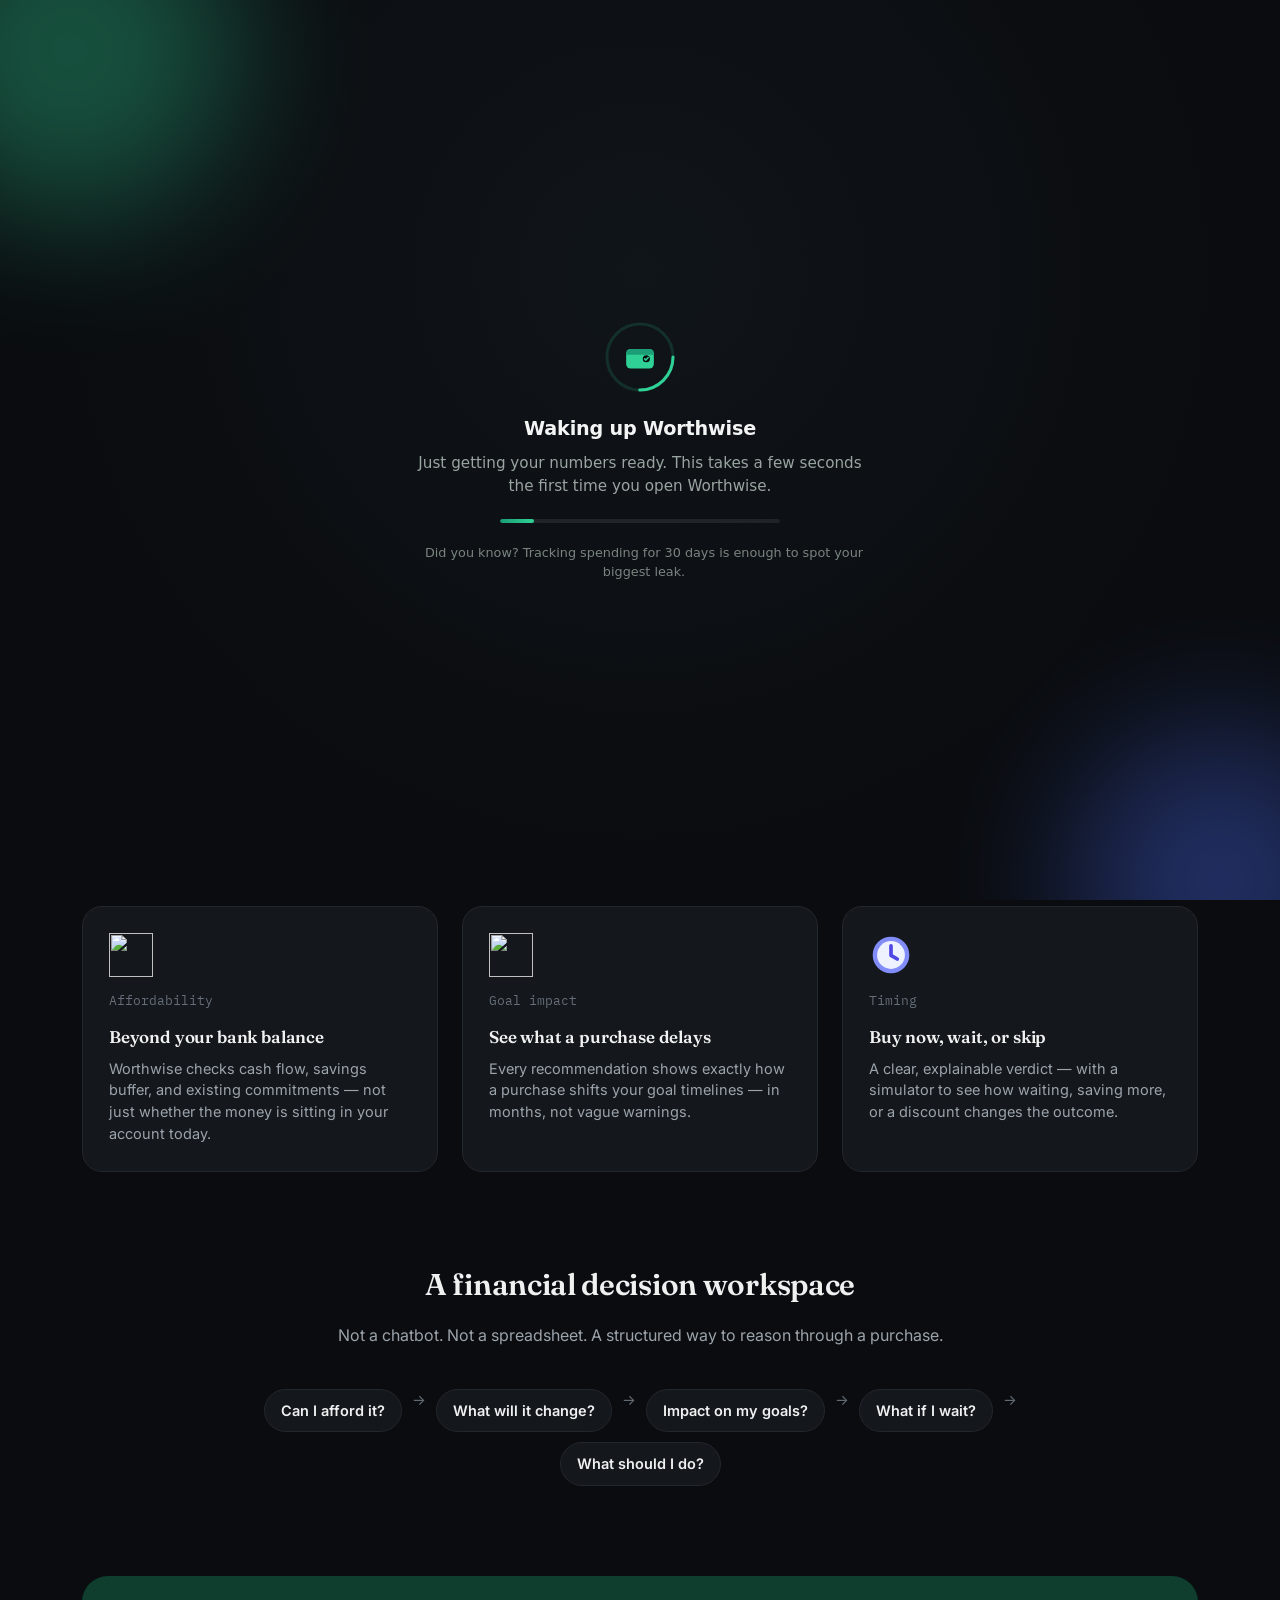
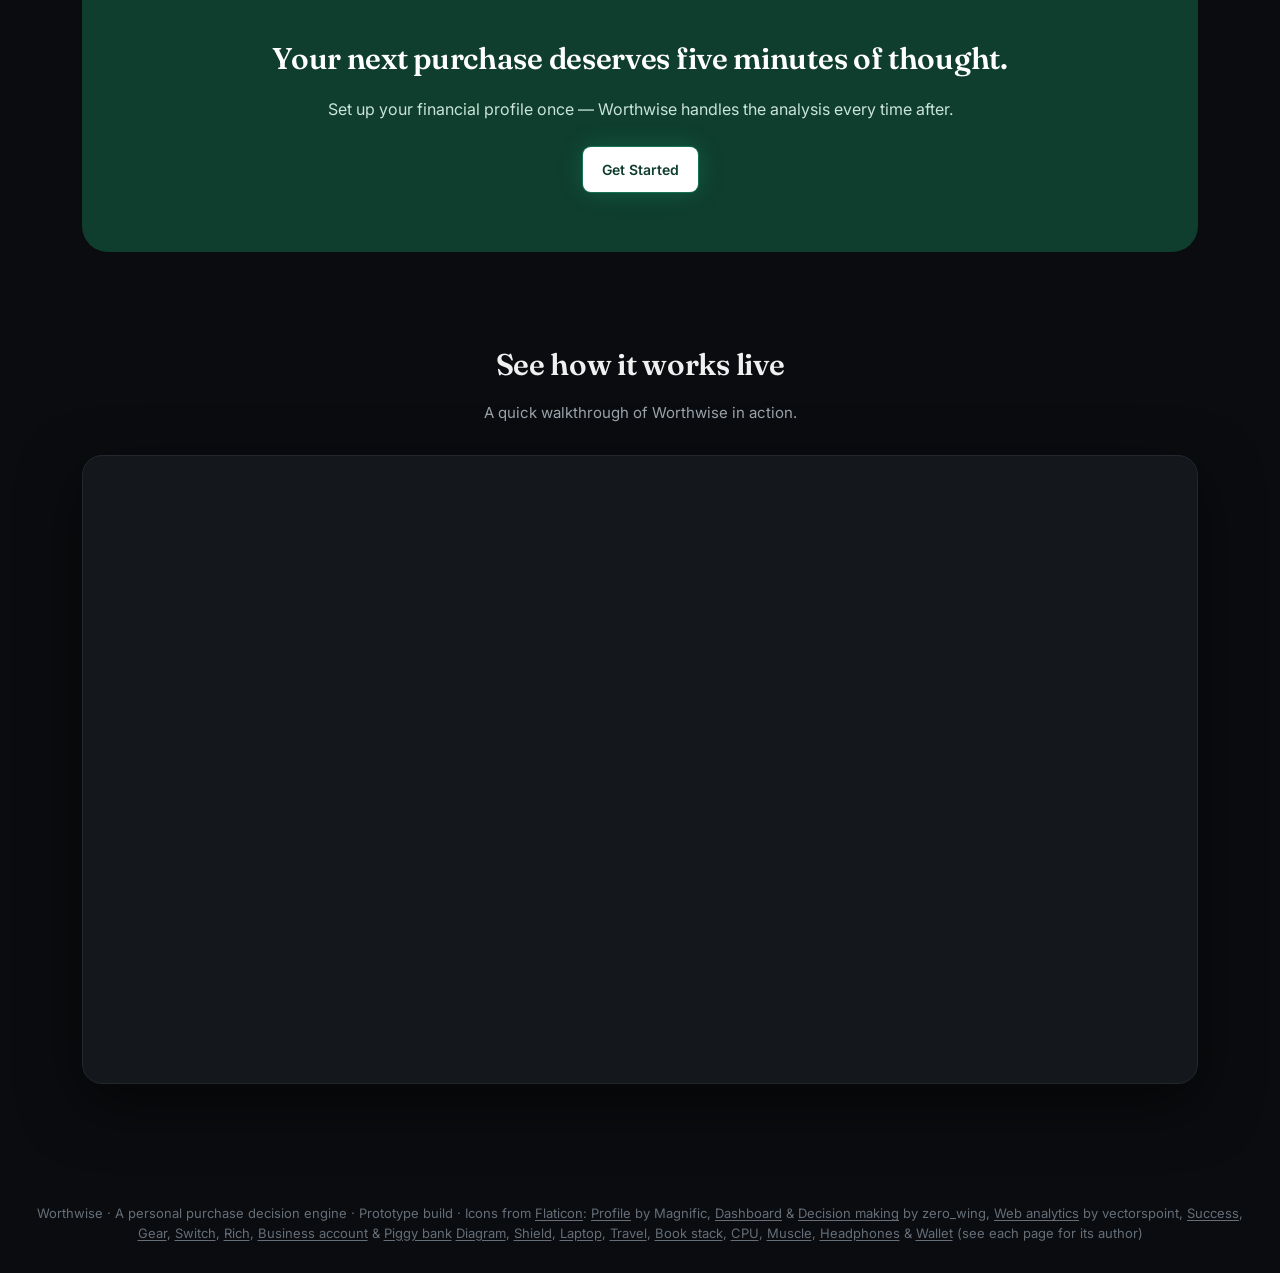
==== frontend/index.html @ 907ff3b3 "added the seperate feature for emi" ====
<!DOCTYPE html>
<html lang="en">
<head>
<meta charset="UTF-8">
<meta name="viewport" content="width=device-width, initial-scale=1.0">
<title>Worthwise — Think before you spend.</title>
<script>
  // Apply saved theme before CSS paints, so there's no flash of the wrong theme.
  (function(){
    try {
      if (localStorage.getItem('worthwise_theme') === 'light') {
        document.documentElement.setAttribute('data-theme', 'light');
      }
    } catch (e) {}
  })();
</script>
<link rel="stylesheet" href="styles.css">
</head>
<body>

<!-- ===================== BACKEND WAKE-UP OVERLAY ===================== -->
<div id="wake-overlay" style="
  position:fixed; inset:0; z-index:99999; display:flex; flex-direction:column;
  align-items:center; justify-content:center; text-align:center;
  background:radial-gradient(circle at 50% 30%, #10151A 0%, #0A0C0F 65%);
  color:#F2F5F4; font-family:system-ui,-apple-system,'Segoe UI',sans-serif;
  padding:24px; overflow:hidden;">

  <div class="wake-aurora wake-a1"></div>
  <div class="wake-aurora wake-a2"></div>

  <div style="position:relative; z-index:1; display:flex; flex-direction:column; align-items:center; gap:20px; max-width:460px;">

    <div style="position:relative; width:76px; height:76px; display:flex; align-items:center; justify-content:center;">
      <svg width="76" height="76" viewBox="0 0 76 76" style="position:absolute; inset:0; animation: wake-spin 1.6s linear infinite;">
        <circle cx="38" cy="38" r="33" fill="none" stroke="rgba(47,209,150,0.15)" stroke-width="3"/>
        <circle cx="38" cy="38" r="33" fill="none" stroke="#2FD196" stroke-width="3" stroke-linecap="round"
          stroke-dasharray="207" stroke-dashoffset="155"/>
      </svg>
      <svg class="wake-logo" width="30" height="30" viewBox="0 0 26 26" fill="none">
        <rect x="1" y="6" width="24" height="17" rx="4" fill="#2FD196"/>
        <path d="M1 10.5C1 8.01 3.01 6 5.5 6H21c2.21 0 4 1.79 4 4v1H1v-.5Z" fill="#1B9E75"/>
        <circle cx="18.5" cy="14.5" r="3.1" fill="#0A0C0F"/>
        <path d="M17 14.6l1.1 1.1 2-2.2" stroke="#2FD196" stroke-width="1.3" stroke-linecap="round" stroke-linejoin="round" fill="none"/>
      </svg>
    </div>

    <div>
      <div style="font-size:1.2rem; font-weight:700; letter-spacing:-0.01em;">Waking up Worthwise</div>
      <div id="wake-msg" style="margin-top:8px; color:#9aa4a1; font-size:0.95rem; line-height:1.55;">
        Just getting your numbers ready. This takes a few seconds the first time you open Worthwise.
      </div>
    </div>

    <div style="width:100%; max-width:280px; height:4px; border-radius:4px; background:rgba(255,255,255,0.08); overflow:hidden;">
      <div id="wake-bar" style="height:100%; width:12%; border-radius:4px; background:linear-gradient(90deg,#1B9E75,#2FD196); transition:width 1.8s ease;"></div>
    </div>

    <div style="display:flex; align-items:center; gap:8px; color:#5c6663; font-size:0.8rem;">
      <span id="wake-elapsed"></span>
      <span id="wake-tip" style="color:#7a847f;"></span>
    </div>

  </div>

  <style>
    @keyframes wake-spin { to { transform: rotate(360deg); } }
    @keyframes wake-pulse { 0%,100% { transform:scale(1); opacity:1; } 50% { transform:scale(0.92); opacity:0.75; } }
    @keyframes wake-drift {
      0% { transform: translate(0,0) scale(1); }
      50% { transform: translate(20px,-15px) scale(1.08); }
      100% { transform: translate(0,0) scale(1); }
    }
    .wake-logo { animation: wake-pulse 1.6s ease-in-out infinite; }
    .wake-aurora { position:absolute; border-radius:50%; filter:blur(70px); opacity:0.35; pointer-events:none; }
    .wake-a1 { width:340px; height:340px; background:#2FD196; top:-120px; left:-100px; animation: wake-drift 9s ease-in-out infinite; }
    .wake-a2 { width:300px; height:300px; background:#4C6FFF; bottom:-130px; right:-90px; animation: wake-drift 11s ease-in-out infinite reverse; }
  </style>
</div>

<script>
(function () {
  var API_BASE = 'https://worthwise-snwh.onrender.com/api'; // keep in sync with app.js
  var overlay = document.getElementById('wake-overlay');
  var msgEl = document.getElementById('wake-msg');
  var elapsedEl = document.getElementById('wake-elapsed');
  var tipEl = document.getElementById('wake-tip');
  var barEl = document.getElementById('wake-bar');
  var startedAt = Date.now();

  var tips = [
    'Did you know? Tracking spending for 30 days is enough to spot your biggest leak.',
    'Tip: set a weekly budget check-in — five minutes is usually enough.',
    'Small recurring charges add up fastest. Worth a second look.',
    'Almost there — your data is safe, we are just warming things up.'
  ];
  var tipIndex = 0;
  function rotateTip() {
    tipEl.style.opacity = '0';
    setTimeout(function () {
      tipEl.textContent = tips[tipIndex % tips.length];
      tipEl.style.opacity = '1';
      tipIndex++;
    }, 250);
  }
  tipEl.style.transition = 'opacity 0.25s ease';
  rotateTip();
  var tipTimer = setInterval(rotateTip, 4500);

  function tick() {
    var secs = Math.round((Date.now() - startedAt) / 1000);
    elapsedEl.textContent = secs > 2 ? secs + 's elapsed' : '';
    var pct = Math.min(92, 12 + secs * 2.2);
    barEl.style.width = pct + '%';
    if (secs > 20) {
      msgEl.textContent = 'Almost there — just putting the final touches on your dashboard.';
    }
  }

  function checkHealth() {
    fetch(API_BASE + '/health', { cache: 'no-store' })
      .then(function (res) {
        if (res.ok) {
          clearInterval(tipTimer);
          barEl.style.width = '100%';
          overlay.style.transition = 'opacity 0.35s ease';
          setTimeout(function () {
            overlay.style.opacity = '0';
            setTimeout(function () { overlay.remove(); }, 350);
          }, 150);
        } else {
          throw new Error('not ok');
        }
      })
      .catch(function () {
        tick();
        setTimeout(checkHealth, 2500);
      });
  }

  checkHealth();
})();
</script>

<!-- ===================== LANDING PAGE ===================== -->
<div id="view-landing">
<div class="aurora-bg"><div class="aurora-blob a1"></div><div class="aurora-blob a2"></div><div class="aurora-blob a3"></div></div>
<div class="landing-nav">
  <div class="logo">
    <svg class="logo-mark" width="28" height="28" viewBox="0 0 26 26" fill="none">
      <rect x="1" y="6" width="24" height="17" rx="4" fill="#2FD196"/>
      <path d="M1 10.5C1 8.01 3.01 6 5.5 6H21c2.21 0 4 1.79 4 4v1H1v-.5Z" fill="#1B9E75"/>
      <circle cx="18.5" cy="14.5" r="3.1" fill="#0A0C0F"/>
      <path d="M17 14.6l1.1 1.1 2-2.2" stroke="#2FD196" stroke-width="1.3" stroke-linecap="round" stroke-linejoin="round" fill="none"/>
    </svg>
    <span class="logo-word">Worthwise</span>
  </div>
  <div class="links">
    <a href="javascript:void(0)" data-scroll-target="how">How it works</a>
    <a href="javascript:void(0)" data-scroll-target="value">Why Worthwise</a>
  </div>
  <div style="display:flex; align-items:center; gap:14px;">
    <button type="button" id="theme-toggle" class="theme-toggle" aria-label="Toggle light/dark theme" title="Toggle theme">
      <span class="theme-toggle-icon icon-sun">☀</span>
      <span class="theme-toggle-icon icon-moon">☾</span>
    </button>
    <a href="#/auth" class="btn btn-primary btn-sm btn-get-started">Get Started</a>
  </div>
</div>

<section class="hero fade-up">
  <div class="eyebrow">Personal Purchase Decision Engine</div>
  <h1>Think before <em>you spend.</em></h1>
  <p class="lead">Make purchases that fit your life — not just your budget. Worthwise weighs every purchase against your income, goals, and future plans before you buy.</p>
  <div class="hero-ctas">
    <a href="#/auth" class="btn btn-primary btn-get-started">Get Started</a>
  </div>
</section>

<div class="hero-visual fade-up">
  <div class="hero-frame">
    <div class="bar"><span class="dot-b"></span><span class="dot-b"></span><span class="dot-b"></span></div>

    <div class="hero-caption">The temptation <span class="hc-sub">— every purchase feels fine in the moment</span></div>

    <!-- ===== Eye-catching wallet/money animation block ===== -->
    <div class="wallet-anim-module">
      <div class="wallet-container">
        <div class="wallet-back"></div>
        <div class="money-note">
          <span class="note-text">₹500</span>
        </div>
        <div class="wallet-front"></div>
      </div>

      <div class="human-arm">
        <div class="sleeve"></div>
        <div class="cuff"></div>
        <svg class="hand-svg" viewBox="0 0 100 100" fill="none" xmlns="http://www.w3.org/2000/svg">
          <path d="M30 10 C30 10, 70 10, 70 30 C70 45, 65 55, 55 60 C45 65, 30 50, 30 30 Z" fill="#f1c27d"/>
          <path d="M32 25 C20 32, 18 45, 26 52 C32 55, 36 45, 36 35 Z" fill="#e0b06c"/>
          <rect x="36" y="42" width="10" height="38" rx="5" fill="#f1c27d" transform="rotate(8 36 42)"/>
          <rect x="47" y="42" width="10" height="42" rx="5" fill="#f1c27d" transform="rotate(3 47 42)"/>
          <rect x="58" y="40" width="9" height="39" rx="4.5" fill="#e0b06c" transform="rotate(-3 58 40)"/>
          <rect x="67" y="36" width="8" height="32" rx="4" fill="#d4a360" transform="rotate(-8 67 36)"/>
        </svg>
      </div>

      <div class="alert-popup popup-stop">
        <h2>Stop! 🛑</h2>
        <p>It can destroy your savings.</p>
      </div>

      <div class="alert-popup popup-allow">
        <h2>Approved! 🎉</h2>
        <p>Yes, you can take it.</p>
      </div>
    </div>

  </div>
</div>

<section class="value-strip" id="value">
  <div class="item reveal">
    <img class="vi" src="https://cdn-icons-png.flaticon.com/512/584/584026.png" alt="" width="44" height="44" loading="lazy"><div class="n">Affordability</div>
    <h3>Beyond your bank balance</h3>
    <p>Worthwise checks cash flow, savings buffer, and existing commitments — not just whether the money is sitting in your account today.</p>
  </div>
  <div class="item reveal">
    <img class="vi" src="https://cdn-icons-png.flaticon.com/512/860/860511.png" alt="" width="44" height="44" loading="lazy"><div class="n">Goal impact</div>
    <h3>See what a purchase delays</h3>
    <p>Every recommendation shows exactly how a purchase shifts your goal timelines — in months, not vague warnings.</p>
  </div>
  <div class="item reveal">
    <svg class="vi" viewBox="0 0 24 24" fill="none" aria-hidden="true"><circle cx="12" cy="12" r="10" fill="#818CF8"/><circle cx="12" cy="12" r="7.6" fill="#EEF2FF"/><path d="M12 7v5.2l3.4 2" stroke="#4F46E5" stroke-width="2" stroke-linecap="round" stroke-linejoin="round"/></svg><div class="n">Timing</div>
    <h3>Buy now, wait, or skip</h3>
    <p>A clear, explainable verdict — with a simulator to see how waiting, saving more, or a discount changes the outcome.</p>
  </div>
</section>

<section class="flow" id="how">
  <h2 class="reveal">A financial decision workspace</h2>
  <p class="sub reveal">Not a chatbot. Not a spreadsheet. A structured way to reason through a purchase.</p>
  <div class="flow-steps">
    <div class="step reveal"><span class="pill">Can I afford it?</span></div>
    <span class="arrow">→</span>
    <div class="step reveal"><span class="pill">What will it change?</span></div>
    <span class="arrow">→</span>
    <div class="step reveal"><span class="pill">Impact on my goals?</span></div>
    <span class="arrow">→</span>
    <div class="step reveal"><span class="pill">What if I wait?</span></div>
    <span class="arrow">→</span>
    <div class="step reveal"><span class="pill">What should I do?</span></div>
  </div>
</section>

<section class="cta-band">
  <div class="cta-inner reveal">
    <h2>Your next purchase deserves five minutes of thought.</h2>
    <p>Set up your financial profile once — Worthwise handles the analysis every time after.</p>
    <a href="#/auth" class="btn btn-primary btn-get-started">Get Started</a>
  </div>
</section>

<section class="demo-video-band reveal">
  <h2>See how it works live</h2>
  <p class="sub">A quick walkthrough of Worthwise in action.</p>
  <div class="demo-video-frame">
    <iframe
      src="https://www.youtube.com/embed/6EHKUZtq0bY"
      title="Worthwise — See how it works live"
      frameborder="0"
      allow="accelerometer; autoplay; clipboard-write; encrypted-media; gyroscope; picture-in-picture; web-share"
      referrerpolicy="strict-origin-when-cross-origin"
      allowfullscreen
      loading="lazy">
    </iframe>
  </div>
</section>

<section class="demo-video-band demo-video-band-mobile reveal">
  <h2>See how it works live</h2>
  <p class="sub">A quick walkthrough of Worthwise in action.</p>
  <div class="demo-video-frame">
    <iframe
      src="https://www.youtube.com/embed/0o3akQX6x0w"
      title="Worthwise — See how it works live (mobile)"
      frameborder="0"
      allow="accelerometer; autoplay; clipboard-write; encrypted-media; gyroscope; picture-in-picture; web-share"
      referrerpolicy="strict-origin-when-cross-origin"
      allowfullscreen
      loading="lazy">
    </iframe>
  </div>
</section>

<footer class="landing-footer">Worthwise · A personal purchase decision engine · Prototype build · Icons from <a href="https://www.flaticon.com/" title="Flaticon" target="_blank" rel="noopener">Flaticon</a>: <a href="https://www.flaticon.com/free-icon/profile_3135768" target="_blank" rel="noopener">Profile</a> by Magnific, <a href="https://www.flaticon.com/free-icon/dashboard_10397171" target="_blank" rel="noopener">Dashboard</a> &amp; <a href="https://www.flaticon.com/free-icon/decision-making_11689173" target="_blank" rel="noopener">Decision making</a> by zero_wing, <a href="https://www.flaticon.com/free-icon/web-analytics_2586879" target="_blank" rel="noopener">Web analytics</a> by vectorspoint, <a href="https://www.flaticon.com/free-icon/success_860511" target="_blank" rel="noopener">Success</a>, <a href="https://www.flaticon.com/free-icon/gear_1790042" target="_blank" rel="noopener">Gear</a>, <a href="https://www.flaticon.com/free-icon/switch_10309341" target="_blank" rel="noopener">Switch</a>, <a href="https://www.flaticon.com/free-icon/rich_2806360" target="_blank" rel="noopener">Rich</a>, <a href="https://www.flaticon.com/free-icon/business-account_18558197" target="_blank" rel="noopener">Business account</a> &amp; <a href="https://www.flaticon.com/free-icon/piggy-bank_584052" target="_blank" rel="noopener">Piggy bank</a> <a href="https://www.flaticon.com/free-icon/diagram_2285545" target="_blank" rel="noopener">Diagram</a>, <a href="https://www.flaticon.com/free-icon/shield_595764" target="_blank" rel="noopener">Shield</a>, <a href="https://www.flaticon.com/free-icon/laptop_428001" target="_blank" rel="noopener">Laptop</a>, <a href="https://www.flaticon.com/free-icon/travel_2831972" target="_blank" rel="noopener">Travel</a>, <a href="https://www.flaticon.com/free-icon/book-stack_3389081" target="_blank" rel="noopener">Book stack</a>, <a href="https://www.flaticon.com/free-icon/cpu_900618" target="_blank" rel="noopener">CPU</a>, <a href="https://www.flaticon.com/free-icon/muscle_7198839" target="_blank" rel="noopener">Muscle</a>, <a href="https://www.flaticon.com/free-icon/headphones_6190871" target="_blank" rel="noopener">Headphones</a> &amp; <a href="https://www.flaticon.com/free-icon/wallet_584026" target="_blank" rel="noopener">Wallet</a> (see each page for its author)</footer>
</div>

<!-- ===================== APP SHELL ===================== -->
<div id="app-views" style="display:none;">

  <div id="mobile-topbar-slot"></div>

  <div class="app-shell">
    <aside class="sidebar" id="sidebar"></aside>

    <main class="main">

      <div class="page" id="view-auth" style="display:none;">
<div class="page-header" style="text-align:center;">
        <div class="eyebrow" style="justify-content:center; display:flex;">Account</div>
        <h1 class="page-title">Welcome to your Worthwise workspace</h1>
        <p class="page-sub">Your profile, goals, and decisions are stored under your account.</p>
      </div>

      <div class="auth-wrap">
        <div class="auth-card fade-up">
          <div class="auth-tabs">
            <div class="auth-tab-slider" id="auth-tab-slider"></div>
            <div class="auth-tab active" data-auth-tab="login" id="tab-login">Login</div>
            <div class="auth-tab" data-auth-tab="register" id="tab-register">Create account</div>
          </div>
          <div class="auth-panels">
            <div class="auth-panel" id="panel-login">
              <h2 class="section-title">Welcome back</h2>
              <p class="section-sub">Sign in to pick up right where you left off.</p>
              <form id="login-form">
                <div class="field"><label>Email</label><input class="input" id="login-email" type="email" required autocomplete="email"></div>
                <div class="field"><label>Password</label><input class="input" id="login-password" type="password" required autocomplete="current-password"></div>
                <button class="btn btn-primary btn-block btn-get-started" type="submit">Login</button>
              </form>
              <p class="muted mt-16" style="text-align:center; font-size:13.5px;">New here? <a href="javascript:void(0)" data-auth-tab="register" style="color:var(--pine); font-weight:600;">Create an account</a></p>
            </div>
            <div class="auth-panel" id="panel-register" hidden>
              <h2 class="section-title">Start fresh</h2>
              <p class="section-sub">Create your profile and add your real numbers.</p>
              <form id="register-form">
                <div class="field"><label>Name</label><input class="input" id="register-name" type="text" required autocomplete="name"></div>
                <div class="field"><label>Gender</label>
                  <select class="input" id="register-gender" required>
                    <option value="" disabled selected>Select gender</option>
                    <option value="MALE">Male</option>
                    <option value="FEMALE">Female</option>
                    <option value="OTHER">Other</option>
                  </select>
                </div>
                <div class="field"><label>Email</label><input class="input" id="register-email" type="email" required autocomplete="email"></div>
                <div class="field"><label>Password</label><input class="input" id="register-password" type="password" minlength="8" required autocomplete="new-password"></div>
                <button class="btn btn-primary btn-block btn-get-started" type="submit">Create account</button>
              </form>
              <p class="muted mt-16" style="text-align:center; font-size:13.5px;">Already have an account? <a href="javascript:void(0)" data-auth-tab="login" style="color:var(--pine); font-weight:600;">Login</a></p>
            </div>
          </div>
        </div>
      </div>
      <p class="muted mt-16" id="auth-status" style="text-align:center;"></p>
      </div>

      <div class="page" id="view-dashboard">
<div class="page-header flex-between">
        <div>
          <div class="eyebrow">Overview</div>
          <h1 class="page-title fade-up" id="greeting">Good morning</h1>
          <p class="page-sub fade-up">Understand your money. Make better purchase decisions.</p>
        </div>
        <a href="#/analyze" class="btn btn-primary hide-mobile">
          <svg width="15" height="15" viewBox="0 0 24 24" fill="none" stroke="currentColor" stroke-width="2.5" stroke-linecap="round"><path d="M12 5v14M5 12h14"/></svg>
          Analyze a Purchase
        </a>
      </div>

      <!-- Financial Snapshot -->
      <section class="grid grid-4" id="snapshot-grid" style="grid-template-columns:repeat(4,1fr);">
        <!-- injected by dashboard.js -->
      </section>

      <!-- Health + Goal -->
      <section class="grid cols-2 mt-24" style="grid-template-columns: 1.1fr 1fr;">
        <div class="card" id="health-card"></div>
        <div class="card" id="goal-card"></div>
      </section>

      <!-- Decisions + Planned -->
      <section class="grid cols-2 mt-24" style="grid-template-columns: 1.15fr 1fr;">
        <div class="card">
          <div class="flex-between mb-16">
            <div>
              <h2 class="section-title">Recent Decisions</h2>
              <p class="section-sub" style="margin-bottom:0;">Your last few purchase analyses</p>
            </div>
            <a href="#/decisions" class="btn btn-ghost btn-sm">View all →</a>
          </div>
          <div id="recent-decisions"></div>
        </div>

        <div class="card">
          <div class="flex-between mb-16">
            <div>
              <h2 class="section-title">Planned Purchases</h2>
              <p class="section-sub" style="margin-bottom:0;">Saving toward these already</p>
            </div>
          </div>
          <div id="planned-purchases"></div>
        </div>
      </section>
      </div>

      <div class="page" id="view-analyze" style="display:none;">
<div class="page-header" id="flow-header">
        <div class="eyebrow">Analyze a Purchase</div>
        <h1 class="page-title">Before you buy, understand the impact.</h1>
        <p class="page-sub">Two quick steps — Worthwise handles the rest.</p>
      </div>

      <!-- step progress -->
      <div class="step-progress" id="step-progress">
        <div class="sp-item active" data-step="1"><span class="sp-dot">1</span>Product details</div>
        <div class="sp-line"></div>
        <div class="sp-item" data-step="2"><span class="sp-dot">2</span>Personal context</div>
        <div class="sp-line"></div>
        <div class="sp-item" data-step="3"><span class="sp-dot">3</span>Decision</div>
      </div>

      <!-- ===================== STEP 1 ===================== -->
      <section class="step-panel card fade-up" id="step-1">
        <h2 class="section-title">What are you thinking of buying?</h2>
        <p class="section-sub">Tell us the basics — we'll fill in the financial context for you.</p>

        <form id="purchase-form">
          <div class="step-form-grid" style="display:grid; grid-template-columns:1fr 1fr; gap:0 20px;">
            <div class="field">
              <label for="p-name">Product name</label>
              <input class="input" id="p-name" placeholder="e.g. Headphones, course, phone" required>
            </div>
            <div class="field">
              <label for="p-category">Category</label>
              <select class="select" id="p-category">
                <option>Electronics</option>
                <option>Home & Furniture</option>
                <option>Fashion</option>
                <option>Health & Fitness</option>
                <option>Travel</option>
                <option>Education</option>
                <option>Other</option>
              </select>
            </div>
          </div>

          <div class="field">
            <label for="p-price">Price</label>
            <div class="input-prefix"><span>₹</span><input class="input" id="p-price" type="number" min="0" required></div>
          </div>

          <div class="field">
            <label>Purchase type</label>
            <div class="radio-row">
              <div class="radio-pill active" data-type="ONE_TIME">One-time</div>
              <div class="radio-pill" data-type="EMI">EMI</div>
            </div>
          </div>

          <div id="emi-fields" style="display:none;">
            <div class="step-form-grid" style="display:grid; grid-template-columns:1fr 1fr; gap:0 20px;">
              <div class="field">
                <label for="p-dp">Down payment</label>
                <div class="input-prefix"><span>₹</span><input class="input" id="p-dp" type="number" min="0" step="any" placeholder="0 if none"></div>
              </div>
              <div class="field">
                <label for="p-emi">Monthly EMI</label>
                <div class="input-prefix"><span>₹</span><input class="input" id="p-emi" type="number" min="1" step="any"></div>
              </div>
              <div class="field">
                <label for="p-duration">EMI duration</label>
                <div class="input-prefix" style="position:relative;">
                  <input class="input" id="p-duration" type="number" min="1" step="1" style="padding-right:70px;">
                  <span style="left:auto; right:14px;">months</span>
                </div>
              </div>
            </div>
            <div class="hint" id="emi-total-hint" style="margin:-4px 0 18px;">Enter the down payment, monthly EMI and duration to see the total cost.</div>
          </div>

          <div class="field">
            <label for="p-reason">Why do you want this?</label>
            <textarea class="input" id="p-reason" placeholder="A sentence or two helps Worthwise weigh the decision"></textarea>
          </div>

          <div class="field">
            <label for="p-url">Product URL <span class="faint">(optional)</span></label>
            <input class="input" id="p-url" placeholder="https://...">
            <div class="hint">Used later to auto-fill price and specs from the retailer.</div>
          </div>

          <button type="submit" class="btn btn-primary" style="margin-top:6px;">Continue →</button>
        </form>
      </section>

      <!-- ===================== STEP 2 ===================== -->
      <section class="step-panel card fade-up" id="step-2" style="display:none;">
        <h2 class="section-title">We'll evaluate this using your current financial profile</h2>
        <p class="section-sub">No need to re-enter anything — here's what Worthwise already knows.</p>

        <div class="profile-recap" id="profile-recap"></div>

        <div class="flex-between mt-24" style="flex-wrap:wrap; gap:12px;">
          <a href="#/profile" class="btn btn-ghost btn-sm">Edit financial profile</a>
          <div style="display:flex; gap:10px;">
            <button class="btn btn-secondary" id="back-to-1">← Back</button>
            <button class="btn btn-primary" id="analyze-btn">Analyze Purchase</button>
          </div>
        </div>
      </section>

      <!-- ===================== LOADING ===================== -->
      <section class="step-panel card fade-up" id="step-loading" style="display:none;">
        <div class="loading-wrap">
          <div class="loading-dial" id="loading-dial"></div>
          <ul class="loading-steps" id="loading-steps">
            <li>Analyzing your financial situation…</li>
            <li>Checking affordability…</li>
            <li>Calculating goal impact…</li>
            <li>Exploring timing…</li>
            <li>Generating recommendation…</li>
          </ul>
        </div>
      </section>

      <!-- ===================== RESULTS ===================== -->
      <section id="step-results" style="display:none;"></section>
      </div>

      <div class="page" id="view-decisions" style="display:none;">
<div class="page-header">
        <div class="eyebrow">My Decisions</div>
        <h1 class="page-title">Every purchase you've weighed</h1>
        <p class="page-sub">Each one is stored so you can revisit the reasoning later.</p>
      </div>

      <div class="decisions-toolbar">
        <div class="filter-pills" id="filter-pills">
          <div class="filter-pill active" data-filter="ALL">All</div>
          <div class="filter-pill" data-filter="BUY">Buy</div>
          <div class="filter-pill" data-filter="WAIT">Wait</div>
          <div class="filter-pill" data-filter="SKIP">Skip</div>
        </div>
        <div class="search-box">
          <svg width="15" height="15" viewBox="0 0 24 24" fill="none" stroke="currentColor" stroke-width="2" stroke-linecap="round"><circle cx="11" cy="11" r="7"/><path d="m21 21-4.3-4.3"/></svg>
          <input class="input" id="search-input" placeholder="Search purchases...">
        </div>
      </div>

      <div class="card" style="padding:0; overflow:hidden;">
        <table class="decisions-table">
          <thead>
            <tr><th>Product</th><th>Price</th><th>Decision</th><th>Date</th></tr>
          </thead>
          <tbody id="decisions-tbody"></tbody>
        </table>
        <div class="decisions-cards" id="decisions-cards" style="padding:12px;"></div>
      </div>

      <div id="empty-slot"></div>

<!-- ===== Decision Detail Modal ===== -->
<div id="detail-modal" class="detail-modal-overlay" style="display:none;">
  <div class="detail-modal">
    <button class="detail-close" id="detail-close" aria-label="Close">✕</button>
    <div id="detail-content"></div>
  </div>
</div>
      </div>

      <div class="page" id="view-goals" style="display:none;">
<div class="page-header">
        <div class="eyebrow">Goals</div>
        <h1 class="page-title">What you're saving toward</h1>
        <p class="page-sub">Worthwise checks every purchase against these before recommending BUY.</p>
      </div>

      <div class="goals-grid" id="goals-grid"></div>
      </div>

      <div class="page" id="view-profile" style="display:none;">
<div class="page-header">
        <div class="eyebrow">Financial Profile</div>
        <h1 class="page-title">The more you tell us, the sharper the advice</h1>
        <p class="page-sub">This data powers every affordability check and goal-impact estimate.</p>
      </div>

      <div class="profile-layout">
        <nav class="profile-nav">
          <a href="javascript:void(0)" data-scroll-target="income-card">Income</a>
          <a href="javascript:void(0)" data-scroll-target="expenses-card">Expenses</a>
          <a href="javascript:void(0)" data-scroll-target="savings-card">Savings</a>
          <a href="javascript:void(0)" data-scroll-target="commitments-card">Commitments</a>
          <a href="javascript:void(0)" data-scroll-target="preferences-card">Preferences</a>
          <a href="javascript:void(0)" data-scroll-target="settings-card" id="settings">Settings</a>
        </nav>

        <div>
          <div class="card profile-section" id="income-card">
            <h2 class="section-title">Income</h2>
            <p class="section-sub">Your regular monthly take-home income.</p>
            <div class="field" style="max-width:280px;">
              <label>Monthly income</label>
              <div class="input-prefix"><span>₹</span><input class="input" id="in-income" type="number"></div>
            </div>
          </div>

          <div class="card profile-section" id="expenses-card">
            <h2 class="section-title">Expenses</h2>
            <p class="section-sub">A rough monthly breakdown helps us estimate your real surplus.</p>
            <div id="expense-fields"></div>
          </div>

          <div class="card profile-section" id="savings-card">
            <h2 class="section-title">Savings</h2>
            <p class="section-sub">What you currently hold in savings or liquid investments.</p>
            <div class="field" style="max-width:280px;">
              <label>Current savings</label>
              <div class="input-prefix"><span>₹</span><input class="input" id="in-savings" type="number"></div>
            </div>
          </div>

          <div class="card profile-section" id="commitments-card">
            <h2 class="section-title">Commitments</h2>
            <p class="section-sub">Loans, EMIs, and subscriptions already reducing your surplus.</p>
            <div id="commitments-list"></div>
            <button class="btn btn-ghost btn-sm mt-16">+ Add commitment</button>
          </div>

          <div class="card profile-section" id="preferences-card">
            <h2 class="section-title">Preferences</h2>
            <p class="section-sub">Tune how conservative Worthwise should be in its recommendations.</p>

            <div class="pref-row">
              <label style="font-weight:600; font-size:14px; display:block; margin-bottom:8px;">Risk tolerance</label>
              <div class="radio-row" id="pref-risk">
                <div class="radio-pill" data-val="LOW">Low</div>
                <div class="radio-pill" data-val="MODERATE">Moderate</div>
                <div class="radio-pill" data-val="HIGH">High</div>
              </div>
            </div>
            <div class="pref-row">
              <label style="font-weight:600; font-size:14px; display:block; margin-bottom:8px;">Saving priority</label>
              <div class="radio-row" id="pref-priority">
                <div class="radio-pill" data-val="GOAL_FIRST">Goal-first</div>
                <div class="radio-pill" data-val="BALANCED">Balanced</div>
                <div class="radio-pill" data-val="FLEXIBLE">Flexible</div>
              </div>
            </div>
            <div class="pref-row" style="margin-bottom:0;">
              <label style="font-weight:600; font-size:14px; display:block; margin-bottom:8px;">Purchase preference</label>
              <div class="radio-row" id="pref-purchase">
                <div class="radio-pill" data-val="VALUE_OVER_BRAND">Value over brand</div>
                <div class="radio-pill" data-val="QUALITY_FIRST">Quality-first</div>
                <div class="radio-pill" data-val="BALANCED">Balanced</div>
              </div>
            </div>
          </div>

          <div class="card profile-section" id="settings-card">
            <h2 class="section-title">Settings</h2>
            <p class="section-sub">Account and notification preferences.</p>
            <div class="commitment-row"><span>Email notifications for new analyses</span><span class="badge badge-buy">On</span></div>
            <div class="commitment-row"><span>Weekly financial health summary</span><span class="badge badge-buy">On</span></div>
            <div class="commitment-row"><span>Currency</span><span class="badge badge-neutral">INR (₹)</span></div>
          </div>

          <div class="save-bar">
            <span class="muted" id="save-status" style="align-self:center; margin-right:auto; font-size:13.5px;"></span>
            <button class="btn btn-secondary" onclick="window.location.reload()">Discard</button>
            <button class="btn btn-primary" id="save-btn">Save Changes</button>
          </div>
        </div>
      </div>
      </div>
    </main>
  </div>
</div>

<script src="app.js"></script>
</body>
</html>
---- frontend/styles.css ----
/* ==========================================================================
   Worthwise — Design System
   Palette: pine green (trust/growth) + warm paper background + indigo accent
   Type: Fraunces (display) / Inter (UI) / IBM Plex Mono (numbers, data)
   ========================================================================== */

@import url('https://fonts.googleapis.com/css2?family=Fraunces:opsz,wght@9..144,400;9..144,500;9..144,600;9..144,700&family=Inter:wght@400;500;600;700;800&family=IBM+Plex+Mono:wght@400;500;600&display=swap');

:root{
  /* -- surfaces & ink (dark, default) -- */
  --bg:            #0A0C0F;
  --bg-raised:     #0F1216;
  --surface:       #14171C;
  --surface-sunk:  #1A1E24;
  --border:        #23272E;
  --border-strong: #343A43;

  --ink:           #EEF1F0;
  --ink-muted:     #9BA3AB;
  --ink-faint:     #656E78;

  /* -- brand -- */
  --pine:          #22C08A;
  --pine-dark:     #0F3D2E;
  --pine-soft:     rgba(34,192,138,0.14);
  --indigo:        #8A93FF;
  --indigo-soft:   rgba(138,147,255,0.16);

  /* -- decision semantics -- */
  --buy:           #2FD196;
  --buy-soft:      rgba(47,209,150,0.14);
  --wait:          #F0AC44;
  --wait-soft:     rgba(240,172,68,0.14);
  --skip:          #F16C63;
  --skip-soft:     rgba(241,108,99,0.14);
  --alt:           #7C93FF;
  --alt-soft:      rgba(124,147,255,0.14);

  /* -- type -- */
  --font-display: 'Fraunces', serif;
  --font-body:    'Inter', -apple-system, BlinkMacSystemFont, sans-serif;
  --font-mono:    'IBM Plex Mono', monospace;

  /* -- shape / motion -- */
  --radius-sm: 8px;
  --radius-md: 14px;
  --radius-lg: 20px;
  --shadow-sm: 0 1px 2px rgba(0,0,0,0.35), 0 1px 1px rgba(0,0,0,0.25);
  --shadow-md: 0 8px 24px rgba(0,0,0,0.45);
  --shadow-lg: 0 20px 60px rgba(0,0,0,0.55);
  --glow-pine: 0 0 0 1px rgba(34,192,138,0.35), 0 0 24px rgba(34,192,138,0.25);
  --ease: cubic-bezier(.4,0,.2,1);

  --sidebar-w: 264px;

  /* text color used on top of translucent --pine-soft backgrounds:
     bright brand color in dark mode (dark-on-dark-tint reads poorly),
     the deep brand tone in light mode (readable on a pale tint). */
  --pine-ink: var(--pine);
  --nav-glass: rgba(20,23,28,0.94);

  /* -- theme-dependent decorative accents -- */
  --logo-grad-a:   #FFFFFF;
  --logo-grad-b:   #C9F5E3;
  --logo-mark-glow: 0 0 8px rgba(34,192,138,0.45);
  --progress-end:  #1B9E75;
  --btn-cta-glow:  0 0 0 1px rgba(34,192,138,0.5), 0 0 34px rgba(34,192,138,0.4);
}

html[data-theme="light"]{
  color-scheme: light;

  /* -- surfaces & ink (light) -- */
  --bg:            #FFFFFF;
  --bg-raised:     #FBFCF8;
  --surface:       #F5F7F1;
  --surface-sunk:  #EEF1E8;
  --border:        #E2E6DA;
  --border-strong: #CBD1BE;

  --ink:           #14170F;
  --ink-muted:     #5B6154;
  --ink-faint:     #8B917F;

  /* -- brand -- */
  --pine:          #7CC22B;
  --pine-dark:     #14170F;
  --pine-soft:     rgba(124,194,43,0.14);
  --indigo:        #14170F;
  --indigo-soft:   rgba(20,23,15,0.08);

  --glow-pine: 0 0 0 1px rgba(124,194,43,0.35), 0 0 24px rgba(124,194,43,0.25);

  --pine-ink: var(--pine-dark);
  --nav-glass: rgba(255,255,255,0.88);

  /* -- theme-dependent decorative accents -- */
  --logo-grad-a:    #14170F;
  --logo-grad-b:    #4C7A1C;
  --logo-mark-glow: 0 0 8px rgba(124,194,43,0.35);
  --progress-end:   #578E1D;
  --btn-cta-glow:   0 0 0 1px rgba(124,194,43,0.5), 0 0 34px rgba(124,194,43,0.4);
}

@media (prefers-reduced-motion: reduce){
  *{ animation-duration: 0.001ms !important; transition-duration: 0.001ms !important; }
}

*, *::before, *::after{ box-sizing: border-box; }
html{ -webkit-text-size-adjust: 100%; color-scheme: dark; }

/* dark scrollbars */
::-webkit-scrollbar{ width:10px; height:10px; }
::-webkit-scrollbar-track{ background: var(--bg); }
::-webkit-scrollbar-thumb{ background: var(--border-strong); border-radius:999px; }
::-webkit-scrollbar-thumb:hover{ background: var(--ink-faint); }
*{ scrollbar-color: var(--border-strong) var(--bg); scrollbar-width: thin; }
body{
  margin: 0;
  font-family: var(--font-body);
  background: var(--bg);
  color: var(--ink);
  -webkit-font-smoothing: antialiased;
  line-height: 1.5;
}
img{ max-width: 100%; display:block; }
a{ color: inherit; text-decoration: none; }
button{ font-family: inherit; }
:focus-visible{ outline: 2px solid var(--indigo); outline-offset: 2px; border-radius: 4px; }

h1,h2,h3,h4{ font-family: var(--font-display); font-weight: 600; margin: 0; letter-spacing: -0.01em; }
.num{ font-family: var(--font-mono); font-variant-numeric: tabular-nums; }

/* ---------------------------------------------------------------- */
/* Logo                                                              */
/* ---------------------------------------------------------------- */
.logo{ display:flex; align-items:center; gap:10px; font-weight:700; font-size:17px; color: var(--ink); }
.logo svg{ flex-shrink:0; }
/* Bright, high-contrast brand: the old dark-green text (--pine-dark) was nearly
   invisible on the dark background. Icon gets a soft glow so it reads clearly. */
.logo .logo-mark{ filter: drop-shadow(var(--logo-mark-glow)); }
.logo-word{
  font-family: var(--font-display); font-weight:700; font-size:21px; letter-spacing:-0.01em;
  color: var(--ink);
  background: linear-gradient(90deg, var(--logo-grad-a) 0%, var(--logo-grad-b) 100%);
  -webkit-background-clip: text; background-clip: text; -webkit-text-fill-color: transparent;
}

/* ---------------------------------------------------------------- */
/* App shell / sidebar                                               */
/* ---------------------------------------------------------------- */
.app-shell{ display:flex; min-height:100vh; }

.sidebar{
  width: var(--sidebar-w);
  flex-shrink:0;
  background: var(--surface);
  border-right: 1px solid var(--border);
  display:flex; flex-direction:column;
  padding: 22px 16px;
  position: sticky; top:0; height:100vh;
}
.sidebar .logo{ padding: 4px 8px 22px; }
.nav-group{ display:flex; flex-direction:column; gap:2px; margin-top: 6px; }
.nav-link{
  display:flex; align-items:center; gap:12px;
  padding: 10px 12px;
  border-radius: var(--radius-sm);
  color: var(--ink-muted);
  font-size: 14.5px; font-weight: 500;
  transition: background .15s var(--ease), color .15s var(--ease);
}
.nav-link svg{ flex-shrink:0; opacity:.85; }
.nav-link:hover{ background: var(--surface-sunk); color: var(--ink); }
.nav-link.active{ background: var(--pine-soft); color: var(--pine-ink); font-weight:600; }
.nav-link.active svg{ opacity:1; }

/* -- theme toggle -- */
.theme-toggle{
  display:flex; align-items:center; justify-content:center; gap:8px;
  width:38px; height:38px; padding:0; border-radius:999px;
  background: var(--surface); border:1px solid var(--border-strong); color: var(--ink-muted);
  cursor:pointer; transition: background .15s var(--ease), color .15s var(--ease);
}
.theme-toggle:hover{ background: var(--surface-sunk); color: var(--ink); }
.theme-toggle-icon{ font-size:15px; line-height:1; display:none; }
.icon-sun{ display:inline; }
html[data-theme="light"] .icon-sun{ display:none; }
html[data-theme="light"] .icon-moon{ display:inline; }
.theme-toggle-sidebar{
  width:100%; height:auto; padding:10px 14px; border-radius: var(--radius-sm);
  justify-content:flex-start; font-size:13.5px; font-weight:600;
}
.theme-toggle-sidebar .theme-toggle-label{ margin-left:2px; }

.sidebar-cta{
  margin-top: 18px;
  display:flex; align-items:center; justify-content:center; gap:8px;
  background: var(--pine); color:#fff; border:none;
  padding: 11px 14px; border-radius: var(--radius-sm);
  font-weight:600; font-size: 14px; cursor:pointer;
  transition: transform .15s var(--ease), background .15s var(--ease), box-shadow .15s var(--ease);
  box-shadow: var(--shadow-sm);
}
.sidebar-cta:hover{ background: var(--pine-dark); transform: translateY(-1px); box-shadow: var(--shadow-md); }

.sidebar-spacer{ flex:1; }

.health-mini{
  border: 1px solid var(--border);
  border-radius: var(--radius-md);
  padding: 12px 14px;
  margin-bottom: 12px;
}
.health-mini .label{ font-size:11.5px; color: var(--ink-faint); text-transform:uppercase; letter-spacing:.05em; margin-bottom:6px; }
.health-mini .value{ display:flex; align-items:center; gap:8px; font-weight:700; font-size:15px; }
.dot{ width:8px; height:8px; border-radius:50%; background: var(--buy); flex-shrink:0; }

.profile-mini{
  display:flex; align-items:center; gap:10px;
  padding: 8px; border-radius: var(--radius-sm);
  transition: background .15s var(--ease);
}
.profile-mini:hover{ background: var(--surface-sunk); cursor:pointer; }
.avatar{
  width: 34px; height:34px; border-radius:50%;
  background: linear-gradient(135deg, var(--pine), var(--indigo));
  color:#fff; display:flex; align-items:center; justify-content:center;
  font-weight:700; font-size:13px; flex-shrink:0;
}
.profile-mini .pname{ font-size:13.5px; font-weight:600; }
.profile-mini .pemail{ font-size:11.5px; color: var(--ink-faint); }

/* mobile topbar / drawer */
.mobile-topbar{ display:none; }
.drawer-overlay{ display:none; }

/* ---------------------------------------------------------------- */
/* Main content                                                      */
/* ---------------------------------------------------------------- */
.main{ flex:1; min-width:0; }
.page{ max-width: 1180px; margin: 0 auto; padding: 40px 44px 90px; }
.page-header{ margin-bottom: 30px; }
.eyebrow{ font-size:12.5px; font-weight:600; color: var(--pine); text-transform:uppercase; letter-spacing:.06em; margin-bottom:8px; }
.page-title{ font-size: 30px; }
.page-sub{ color: var(--ink-muted); margin-top:6px; font-size: 15px; }

/* ---------------------------------------------------------------- */
/* Buttons                                                           */
/* ---------------------------------------------------------------- */
.btn{
  display:inline-flex; align-items:center; justify-content:center; gap:8px;
  border-radius: var(--radius-sm); border: 1px solid transparent;
  font-weight: 600; font-size: 14px; padding: 11px 18px; cursor:pointer;
  transition: transform .15s var(--ease), background .15s var(--ease), box-shadow .15s var(--ease), border-color .15s var(--ease);
  white-space:nowrap;
}
.btn:active{ transform: scale(.96); }
.btn-primary{
  background: var(--pine); color:#fff; box-shadow: var(--shadow-sm);
  position: relative; overflow: hidden;
}
.btn-primary::before{
  content:''; position:absolute; inset:0;
  background: linear-gradient(115deg, transparent 30%, rgba(255,255,255,.35) 50%, transparent 70%);
  transform: translateX(-120%);
}
.btn-primary:hover::before{ transform: translateX(120%); transition: transform .65s var(--ease); }
.btn-primary:hover{ background: var(--pine-dark); box-shadow: var(--shadow-md), var(--glow-pine); }
.btn-primary:active{ box-shadow: var(--shadow-sm); }
@media (prefers-reduced-motion: reduce){
  .btn-primary::before{ display:none; }
}
.btn-secondary{ background: var(--surface); color: var(--ink); border-color: var(--border-strong); }
.btn-secondary:hover{ background: var(--surface-sunk); }
.btn-ghost{ background:transparent; color: var(--ink-muted); }
.btn-ghost:hover{ background: var(--surface-sunk); color: var(--ink); }
.btn-sm{ padding: 8px 13px; font-size:13px; }
.btn-block{ width:100%; }
.btn[disabled]{ opacity:.5; cursor:not-allowed; }

/* ---------------------------------------------------------------- */
/* Cards                                                             */
/* ---------------------------------------------------------------- */
.card{
  background: var(--surface);
  border: 1px solid var(--border);
  border-radius: var(--radius-lg);
  padding: 22px;
  transition: box-shadow .2s var(--ease), transform .2s var(--ease), border-color .2s var(--ease);
}
.card-hover:hover{ box-shadow: var(--shadow-md); transform: translateY(-2px); border-color: var(--border-strong); }
.card-flat{ box-shadow:none; }

/* ---------------------------------------------------------------- */
/* Badges                                                            */
/* ---------------------------------------------------------------- */
.badge{
  display:inline-flex; align-items:center; gap:6px;
  font-size: 12px; font-weight:700; letter-spacing:.02em;
  padding: 5px 10px; border-radius: 999px;
  text-transform: uppercase;
}
.badge-buy{ background: var(--buy-soft); color: var(--buy); }
.badge-wait{ background: var(--wait-soft); color: var(--wait); }
.badge-skip{ background: var(--skip-soft); color: var(--skip); }
.badge-alt{ background: var(--alt-soft); color: var(--alt); }
.badge-neutral{ background: var(--surface-sunk); color: var(--ink-muted); }

.badge-ai{
  display:inline-flex; align-items:center; gap:6px;
  font-size: 11.5px; font-weight:700; letter-spacing:.03em;
  padding: 4px 10px 4px 8px; border-radius: 999px;
  background: var(--indigo-soft); color: var(--indigo);
  text-transform: uppercase;
}

/* ---------------------------------------------------------------- */
/* Forms                                                             */
/* ---------------------------------------------------------------- */
.field{ margin-bottom: 20px; }
.field label{ display:block; font-size: 13.5px; font-weight:600; margin-bottom:7px; color: var(--ink); }
.field .hint{ font-size:12.5px; color: var(--ink-faint); margin-top:6px; }
.input, .select, textarea.input{
  width:100%; font-family: inherit; font-size: 14.5px; color: var(--ink);
  background: var(--surface); border: 1px solid var(--border-strong);
  border-radius: var(--radius-sm); padding: 12px 14px;
  transition: border-color .15s var(--ease), box-shadow .15s var(--ease);
}
.input:focus, .select:focus, textarea.input:focus{
  outline:none; border-color: var(--pine); box-shadow: 0 0 0 3px var(--pine-soft);
}
textarea.input{ resize: vertical; min-height: 84px; }
.input-prefix{ position:relative; }
.input-prefix span{ position:absolute; left:14px; top:50%; transform:translateY(-50%); color: var(--ink-faint); font-size:14.5px; }
.input-prefix input{ padding-left: 28px; }

.radio-row{ display:flex; gap:10px; }
.radio-pill{
  flex:1; text-align:center; padding: 11px 14px; border-radius: var(--radius-sm);
  border: 1px solid var(--border-strong); font-weight:600; font-size:14px; cursor:pointer;
  transition: all .15s var(--ease); color: var(--ink-muted);
}
.radio-pill.active{ border-color: var(--pine); background: var(--pine-soft); color: var(--pine-ink); }

/* ---------------------------------------------------------------- */
/* Progress bars                                                     */
/* ---------------------------------------------------------------- */
.progress-track{ height:8px; border-radius:999px; background: var(--surface-sunk); overflow:hidden; }
.progress-fill{ height:100%; border-radius:999px; background: linear-gradient(90deg, var(--pine), var(--progress-end)); width:0; transition: width 1s var(--ease); }

/* ---------------------------------------------------------------- */
/* Misc utility                                                      */
/* ---------------------------------------------------------------- */
.flex{ display:flex; }
.flex-between{ display:flex; align-items:center; justify-content:space-between; }
.grid{ display:grid; gap:18px; }
.muted{ color: var(--ink-muted); }
.faint{ color: var(--ink-faint); }
.mt-8{ margin-top:8px; } .mt-12{ margin-top:12px;} .mt-16{margin-top:16px;} .mt-24{margin-top:24px;} .mt-32{margin-top:32px;}
.mb-8{ margin-bottom:8px; } .mb-16{margin-bottom:16px;} .mb-24{margin-bottom:24px;}
.divider{ height:1px; background: var(--border); border:none; margin: 24px 0; }
.section-title{ font-size:19px; margin-bottom: 4px; }
.section-sub{ color: var(--ink-muted); font-size:14px; margin-bottom:18px; }

.skeleton{
  background: linear-gradient(90deg, var(--surface-sunk) 25%, #262B32 37%, var(--surface-sunk) 63%);
  background-size: 400% 100%;
  animation: shimmer 1.4s ease infinite;
  border-radius: var(--radius-sm);
}
@keyframes shimmer{ 0%{background-position:100% 50%;} 100%{background-position:0 50%;} }

.fade-up{ animation: fadeUp .5s var(--ease) both; }
@keyframes fadeUp{ from{opacity:0; transform: translateY(10px);} to{opacity:1; transform:none;} }

.empty-state{ text-align:center; padding: 50px 20px; color: var(--ink-muted); }
.empty-state svg{ margin-bottom: 14px; opacity: .55; }
.empty-state h3{ font-size:16px; color: var(--ink); margin-bottom:6px; }
.empty-state p{ font-size:14px; max-width:340px; margin:0 auto; }

::selection{ background: var(--pine-soft); color: var(--pine-ink); }
.snapshot-card{
  background: var(--surface); border: 1px solid var(--border); border-radius: var(--radius-lg);
  padding: 20px; transition: box-shadow .2s var(--ease), transform .2s var(--ease);
}
.snapshot-card:hover{ box-shadow: var(--shadow-md); transform: translateY(-2px); }
.snapshot-card .top-row{ display:flex; align-items:center; justify-content:space-between; margin-bottom:14px; }
.snapshot-card .icon-wrap{
  width:36px; height:36px; border-radius:10px; display:flex; align-items:center; justify-content:center;
  background: var(--pine-soft); color: var(--pine-ink);
}
.snapshot-card .title{ font-size:13px; color: var(--ink-muted); font-weight:500; }
.snapshot-card .value{ font-family: var(--font-mono); font-size: 26px; font-weight:600; letter-spacing:-0.01em; }
.snapshot-card .indicator{ font-size:12.5px; margin-top:6px; display:flex; align-items:center; gap:5px; }
.indicator.up{ color: var(--buy); }
.indicator.flat{ color: var(--ink-faint); }
.indicator.down{ color: var(--skip); }

/* Health card */
.health-top{ display:flex; align-items:center; gap:26px; flex-wrap:wrap; }
.health-dial-wrap{ text-align:center; position:relative; flex-shrink:0; }
.health-score-label{ margin-top:-46px; }
.health-score-label .n{ font-family: var(--font-display); font-size:34px; font-weight:600; }
.health-score-label .l{ font-size: 12.5px; color: var(--buy); font-weight:700; text-transform:uppercase; letter-spacing:.04em; }
.health-desc{ flex:1; min-width:220px; color: var(--ink-muted); font-size:14.5px; line-height:1.6; }
.health-metrics{ margin-top: 20px; display:grid; grid-template-columns: 1fr 1fr; gap: 14px 26px; }
.health-metric{ display:flex; align-items:center; justify-content:space-between; font-size:13.5px; padding: 4px 0; border-bottom:1px dashed var(--border); }
.health-metric .m-label{ color: var(--ink-muted); }
.health-metric .m-value{ font-weight:700; }

/* Goal card */
.goal-icon{
  width:38px; height:38px; border-radius:10px; background: var(--pine-soft); color: var(--pine-ink);
  display:flex; align-items:center; justify-content:center; margin-bottom:14px;
}
.goal-amounts{ display:flex; align-items:baseline; gap:6px; margin: 4px 0 10px; }
.goal-amounts .cur{ font-family: var(--font-mono); font-size:22px; font-weight:700; }
.goal-amounts .sep{ color: var(--ink-faint); }
.goal-amounts .tgt{ font-family: var(--font-mono); color: var(--ink-muted); font-size:15px; }
.goal-meta-row{ display:flex; justify-content:space-between; font-size:13px; color: var(--ink-muted); margin-top:10px; }
.goal-meta-row strong{ color: var(--ink); }

/* Decisions list */
.decision-row{
  display:flex; align-items:center; gap:14px; padding: 13px 8px; border-radius: var(--radius-sm);
  cursor:pointer; transition: background .15s var(--ease);
  border-bottom: 1px solid var(--border);
}
.decision-row:last-child{ border-bottom:none; }
.decision-row:hover{ background: var(--surface-sunk); }
.decision-row .cat-icon{
  width:38px; height:38px; border-radius:10px; flex-shrink:0;
  display:flex; align-items:center; justify-content:center; background: var(--surface-sunk); color: var(--ink-muted);
}
.decision-row .d-main{ flex:1; min-width:0; }
.decision-row .d-name{ font-weight:600; font-size:14.5px; }
.decision-row .d-meta{ font-size:12.5px; color: var(--ink-faint); margin-top:2px; }
.decision-row .d-right{ text-align:right; flex-shrink:0; }
.decision-row .d-price{ font-family: var(--font-mono); font-weight:600; font-size:14px; }

/* Planned purchases */
.planned-row{ padding: 14px 8px; border-bottom: 1px solid var(--border); }
.planned-row:last-child{ border-bottom:none; }
.planned-top{ display:flex; justify-content:space-between; margin-bottom:8px; }
.planned-top .p-name{ font-weight:600; font-size:14.5px; }
.planned-top .p-price{ font-family: var(--font-mono); font-size:13.5px; color: var(--ink-muted); }
.planned-foot{ display:flex; justify-content:space-between; font-size:12px; color: var(--ink-faint); margin-top:6px; }

@media (min-width: 901px){
  .hide-desktop{ display:none; }
}
@media (max-width: 900px){
  .hide-mobile{ display:none; }
}
/* ---- step progress ---- */
.step-progress{ display:flex; align-items:center; gap:10px; margin-bottom:28px; }
.sp-item{ display:flex; align-items:center; gap:9px; font-size:13.5px; font-weight:600; color: var(--ink-faint); }
.sp-item.active, .sp-item.done{ color: var(--ink); }
.sp-dot{
  width:24px; height:24px; border-radius:50%; display:flex; align-items:center; justify-content:center;
  font-size:12px; background: var(--surface-sunk); color: var(--ink-faint); border: 1px solid var(--border);
  transition: all .2s var(--ease);
}
.sp-item.active .sp-dot{ background: var(--pine); color:#fff; border-color: var(--pine); }
.sp-item.done .sp-dot{ background: var(--pine-soft); color: var(--pine-ink); border-color: var(--pine-soft); }
.sp-line{ width:36px; height:1px; background: var(--border); }

/* ---- step 2 recap ---- */
.profile-recap{ margin-top: 14px; }
.recap-row{ display:flex; justify-content:space-between; padding: 12px 4px; border-bottom: 1px dashed var(--border); font-size:14.5px; }
.recap-row:last-child{ border-bottom:none; }
.recap-row .r-label{ color: var(--ink-muted); }
.recap-row .r-value{ font-weight:700; font-family: var(--font-mono); }

/* ---- loading ---- */
.loading-wrap{ text-align:center; padding: 30px 10px 10px; }
.loading-dial{ display:flex; justify-content:center; margin-bottom: 20px; }
.loading-steps{ list-style:none; padding:0; margin:0 auto; max-width:340px; text-align:left; }
.loading-steps li{
  padding: 10px 0 10px 30px; position:relative; color: var(--ink-faint); font-size:14.5px;
  transition: color .25s var(--ease);
}
.loading-steps li::before{
  content:''; position:absolute; left:0; top:13px; width:16px; height:16px; border-radius:50%;
  border: 2px solid var(--border-strong);
}
.loading-steps li.active{ color: var(--ink); font-weight:600; }
.loading-steps li.active::before{ border-color: var(--pine); border-top-color: transparent; animation: spin .8s linear infinite; }
.loading-steps li.done{ color: var(--ink-muted); }
.loading-steps li.done::before{ border-color: var(--buy); background: var(--buy); }
.loading-steps li.done::after{
  content:''; position:absolute; left:5px; top:15px; width:6px; height:3px;
  border-left:2px solid #fff; border-bottom:2px solid #fff; transform: rotate(-45deg);
}
@keyframes spin{ to{ transform: rotate(360deg); } }

/* ---- results header ---- */
.result-head{
  display:flex; justify-content:space-between; align-items:flex-start; flex-wrap:wrap; gap:20px;
  margin-bottom: 24px;
}
.result-head .rp-name{ font-size:22px; margin-bottom:4px; }
.result-head .rp-price{ font-family: var(--font-mono); color: var(--ink-muted); font-size:16px; }

.verdict-card{
  text-align:center; padding: 40px 20px 34px;
  background: var(--surface); border: 1px solid var(--border); border-radius: var(--radius-lg);
  margin-bottom: 22px;
}
.verdict-card .verdict-word{ font-family: var(--font-display); font-size: 52px; font-weight:700; margin: 6px 0 14px; letter-spacing:-0.01em; }
.verdict-word.buy{ color: var(--buy); }
.verdict-word.wait{ color: var(--wait); }
.verdict-word.skip{ color: var(--skip); }
.verdict-word.alt{ color: var(--alt); }
.verdict-support{ max-width: 520px; margin: 0 auto; color: var(--ink-muted); font-size: 15px; line-height:1.6; }

.ai-response-card{ background: linear-gradient(135deg, rgba(99,102,241,0.06), rgba(236,72,153,0.05)); border: 1px solid rgba(99,102,241,0.18); }
.ai-response-head{ display:flex; align-items:center; margin-bottom: 10px; }
.ai-response-text{ font-size: 16px; line-height: 1.7; color: var(--ink); margin: 0; white-space: pre-line; }

/* ---- why this decision ---- */
.reason-row{ display:flex; gap:12px; padding: 13px 4px; border-bottom: 1px solid var(--border); align-items:flex-start; }
.reason-row:last-child{ border-bottom:none; }
.reason-icon{ width:24px; height:24px; border-radius:50%; flex-shrink:0; display:flex; align-items:center; justify-content:center; margin-top:1px; }
.reason-icon.positive{ background: var(--buy-soft); color: var(--buy); }
.reason-icon.warning{ background: var(--wait-soft); color: var(--wait); }
.reason-text{ font-size:14.5px; padding-top:2px; }

/* ---- impact compare ---- */
.impact-compare{ display:grid; grid-template-columns: 1fr auto 1fr; gap: 20px; align-items:stretch; }
.impact-col{ padding: 18px; border-radius: var(--radius-md); }
.impact-col.before{ background: var(--surface-sunk); }
.impact-col.after{ background: var(--pine-soft); }
.impact-col h4{ font-size: 12.5px; text-transform:uppercase; letter-spacing:.04em; color: var(--ink-muted); margin-bottom: 14px; }
.impact-stat{ margin-bottom: 14px; }
.impact-stat .is-label{ font-size:12.5px; color: var(--ink-faint); }
.impact-stat .is-value{ font-family: var(--font-mono); font-size: 18px; font-weight:700; }
.vs-divider{ display:flex; align-items:center; justify-content:center; color: var(--ink-faint); font-size:13px; font-weight:700; }

/* ---- simulator ---- */
.sim-grid{ display:grid; grid-template-columns: 1fr 1fr; gap: 26px; }
.sim-control{ margin-bottom: 22px; }
.sim-control .sc-top{ display:flex; justify-content:space-between; font-size:14px; margin-bottom:10px; }
.sim-control .sc-top strong{ font-family: var(--font-mono); color: var(--pine-ink); }
input[type="range"]{
  width:100%; -webkit-appearance:none; height:6px; border-radius:999px; background: var(--surface-sunk); outline:none;
}
input[type="range"]::-webkit-slider-thumb{
  -webkit-appearance:none; width:18px; height:18px; border-radius:50%; background: var(--pine); cursor:pointer;
  border: 3px solid #fff; box-shadow: 0 0 0 1px var(--pine);
}
input[type="range"]::-moz-range-thumb{
  width:18px; height:18px; border-radius:50%; background: var(--pine); cursor:pointer; border: 3px solid #fff; box-shadow: 0 0 0 1px var(--pine);
}
.sim-result{
  background: var(--surface-sunk); border-radius: var(--radius-md); padding: 20px;
}
.sim-result-grid{ display:grid; grid-template-columns: 1fr 1fr; gap: 14px 20px; margin-bottom: 16px; }
.sim-result-item .sr-label{ font-size:12px; color: var(--ink-faint); margin-bottom: 3px; }
.sim-result-item .sr-value{ font-family: var(--font-mono); font-weight:700; font-size:16px; }
.sim-verdict{ text-align:center; padding: 14px; border-radius: var(--radius-sm); background: var(--surface); border: 1px solid var(--border); }
.sim-verdict .sv-label{ font-size:11.5px; color:var(--ink-faint); text-transform:uppercase; letter-spacing:.05em; }
.sim-verdict .sv-word{ font-family: var(--font-display); font-size: 22px; font-weight:700; margin-top:4px; }

/* ---- alternatives ---- */
.alt-compare{ display:flex; gap:16px; align-items:stretch; flex-wrap:wrap; }
.alt-card{ flex:1; min-width:200px; border: 1px solid var(--border); border-radius: var(--radius-md); padding: 18px; }
.alt-card.chosen{ background: var(--surface-sunk); }
.alt-card.suggested{ background: var(--pine-soft); border-color: var(--pine-soft); }
.alt-compare-live .chosen{ flex:0 0 260px; }
.alt-compare-live .alt-options{ flex:1; min-width:260px; display:grid; grid-template-columns:repeat(auto-fit,minmax(210px,1fr)); gap:16px; }
.alt-compare-live .alt-options .alt-card{ min-width:0; }
.alt-empty{ display:flex; flex-direction:column; justify-content:center; }
.alt-card .ac-label{ font-size:11.5px; text-transform:uppercase; letter-spacing:.04em; color: var(--ink-faint); margin-bottom:8px; }
.alt-card .ac-name{ font-weight:700; margin-bottom: 4px; }
.alt-card .ac-price{ font-family: var(--font-mono); font-size: 18px; }
.alt-arrow{ display:flex; align-items:center; justify-content:center; color: var(--ink-faint); }
.alt-savings{ margin-top:14px; padding-top:14px; border-top: 1px dashed var(--border); font-size:13.5px; }

/* ---- market research ---- */
.mr-grid{ display:grid; grid-template-columns:repeat(auto-fit,minmax(min(100%,240px),1fr)); gap:18px; align-items:stretch; }
.mr-section{ margin-top:20px; }
.mr-section-title{ font-size:13px; font-weight:700; color:var(--ink-muted); margin-bottom:10px; }
.mr-card{ display:flex; flex-direction:column; min-height:0; border:1px solid var(--border); border-radius:var(--radius-md); overflow:hidden; background:var(--surface); }
.mr-img{ height:clamp(145px, 22vw, 180px); background:var(--surface-sunk); display:flex; align-items:center; justify-content:center; padding:10px; }
.mr-img img{ width:100%; height:100%; object-fit:contain; }
.mr-img.mr-noimg::after{ content:'No image'; font-size:12px; color:var(--ink-faint); }
.mr-body{ padding:16px; display:flex; flex-direction:column; gap:7px; flex:1; }
.mr-tag{ align-self:flex-start; padding:4px 8px; border-radius:999px; background:var(--surface-sunk); color:var(--ink-muted); font-size:11px; font-weight:700; }
.mr-title{ font-weight:700; font-size:14px; line-height:1.35; min-height:38px; display:-webkit-box; -webkit-line-clamp:2; -webkit-box-orient:vertical; overflow:hidden; }
.mr-price{ font-family:var(--font-mono); font-size:17px; }
.mr-rating{ font-size:13px; color:var(--ink-muted); }
.mr-rating span{ color:var(--ink-faint); }
.mr-source{ font-size:12.5px; color:var(--ink-faint); }
.mr-link{ margin-top:auto; text-align:center; text-decoration:none; }

/* ---- timeline ---- */
.timeline-rail{ position:relative; padding-left: 28px; margin-top: 10px; }
.timeline-rail::before{ content:''; position:absolute; left:6px; top:6px; bottom:6px; width:2px; background: var(--border); }
.tl-item{ position:relative; padding-bottom: 26px; }
.tl-item:last-child{ padding-bottom:0; }
.tl-item::before{
  content:''; position:absolute; left:-28px; top:2px; width:14px; height:14px; border-radius:50%;
  background: var(--surface); border: 2px solid var(--border-strong);
}
.tl-item.final::before{ background: var(--pine); border-color: var(--pine); width:16px; height:16px; left:-29px; top:0; }
.tl-item .tl-label{ font-size:12px; color: var(--ink-faint); text-transform:uppercase; letter-spacing:.04em; }
.tl-item .tl-title{ font-weight:700; margin-top:2px; }
.tl-item .tl-sub{ font-size:13.5px; color: var(--ink-muted); margin-top:2px; }

/* ---- action plan ---- */
.plan-item{ display:flex; gap:12px; padding: 11px 4px; align-items:flex-start; }
.plan-item svg{ flex-shrink:0; margin-top:2px; color: var(--buy); }

@media (max-width: 900px){
  .sim-grid{ grid-template-columns:1fr; }
}
/* ==========================================================================
   Responsive behaviour
   ========================================================================== */

@media (max-width: 1080px){
  .page{ padding: 32px 28px 80px; }
  .cols-2{ grid-template-columns: 1fr !important; }
}

@media (max-width: 900px){
  .sidebar{
    position: fixed; left: 0; top: 0; height: 100vh; z-index: 60;
    transform: translateX(-100%);
    transition: transform .28s var(--ease);
    box-shadow: var(--shadow-lg);
  }
  .sidebar.open{ transform: translateX(0); }

  .drawer-overlay{
    display:block; position: fixed; inset:0; background: rgba(15,20,17,0.35);
    opacity:0; pointer-events:none; transition: opacity .2s var(--ease); z-index: 55;
  }
  .drawer-overlay.visible{ opacity:1; pointer-events:auto; }

  .mobile-topbar{
    display:flex; align-items:center; justify-content:space-between;
    padding: 14px 18px; background: var(--surface); border-bottom: 1px solid var(--border);
    position: sticky; top:0; z-index: 40;
  }
  .drawer-toggle{
    background:none; border:none; padding:6px; color: var(--ink); cursor:pointer;
    border-radius: var(--radius-sm);
  }
  .drawer-toggle:hover{ background: var(--surface-sunk); }
  .mobile-cta{
    display:flex; align-items:center; justify-content:center;
    width: 34px; height:34px; border-radius: 50%;
    background: var(--pine); color:#fff;
  }

  .page{ padding: 24px 18px 70px; }
  .page-title{ font-size: 24px; }

  .grid-4{ grid-template-columns: repeat(2, 1fr) !important; }
  .grid-3{ grid-template-columns: 1fr !important; }
  .grid-2{ grid-template-columns: 1fr !important; }

  .decisions-table{ display:none; }
  .decisions-cards{ display:flex !important; flex-direction:column; gap:12px; }

  .impact-compare{ grid-template-columns: 1fr !important; }
  .impact-compare .vs-divider{ display:none; }

  .step-form-grid{ grid-template-columns: 1fr !important; }
  .radio-row{ flex-direction: column; }
}

@media (max-width: 560px){
  .grid-4{ grid-template-columns: 1fr 1fr !important; gap: 12px !important; }
  .snapshot-card .value{ font-size: 21px !important; }
  .page{ padding: 20px 14px 60px; }
  .card{ padding: 16px; }
  .mr-grid{ grid-template-columns:1fr; gap:14px; }
  .mr-img{ height:140px; }
  .mr-body{ padding:14px; }
  .goal-card-featured .progress-track{ margin-top: 10px; }
  .timeline-rail{ padding-left: 20px !important; }
}

  .landing-nav{
    display:flex; align-items:center; justify-content:space-between;
    max-width: 1180px; margin: 0 auto; padding: 26px 32px;
  }
  .landing-nav .links{ display:flex; align-items:center; gap:28px; font-size:14.5px; font-weight:500; color:var(--ink-muted); }
  .landing-nav .links a:hover{ color: var(--ink); }

  .hero{
    max-width: 900px; margin: 0 auto; text-align:center;
    padding: 64px 24px 40px;
  }
  .hero .eyebrow{ justify-content:center; display:flex; }
  .hero h1{
    font-size: clamp(36px, 5.6vw, 60px); line-height:1.06; letter-spacing:-0.02em;
    margin: 14px 0 20px;
  }
  .hero h1 em{ font-style: italic; color: var(--pine); }
  .hero p.lead{ font-size: 18px; color: var(--ink-muted); max-width: 560px; margin: 0 auto 30px; }
  .hero-ctas{ display:flex; gap:12px; justify-content:center; flex-wrap:wrap; }

  .hero-visual{
    max-width: 880px; margin: 46px auto 0; padding: 0 24px;
  }

  /* FIX (issue 1): the hero-frame previously relied on plain document
     order for stacking. That's usually fine, but it left no explicit
     guarantee that the decision gauge stays above the wallet/money
     animation module. Making this container an explicit column flex
     with ordered children pins the gauge above the animation for good,
     regardless of any future content changes inside either block. */
  .hero-frame{
    background: var(--surface); border: 1px solid var(--border); border-radius: 22px;
    box-shadow: var(--shadow-lg); overflow:hidden;
    display:flex; flex-direction:column;
    position: relative;
  }
  /* Cursor-reactive spotlight — a subtle radial highlight that follows
     the pointer across the card (see the mousemove listener in app.js).
     Kept very low-opacity so it reads as tactile depth, not decoration. */
  .hero-frame::after{
    content:''; position:absolute; inset:0; z-index:5; pointer-events:none;
    background: radial-gradient(320px circle at var(--spot-x,50%) var(--spot-y,50%), rgba(238,241,240,0.06), transparent 60%);
    opacity:0; transition: opacity .3s var(--ease);
  }
  .hero-frame:hover::after{ opacity:1; }
  @media (prefers-reduced-motion: reduce){
    .hero-frame::after{ display:none; }
  }
  .hero-frame .bar{ order:0; }
  .hero-frame .hero-caption{ order:1; }
  .hero-frame .wallet-anim-module{ order:2; }
  .hero-frame .hero-divider{ order:3; }
  .hero-frame .decision-preview{ order:4; }

  .hero-frame .bar{ display:flex; gap:6px; padding: 14px 18px; border-bottom:1px solid var(--border); }
  .hero-frame .dot-b{ width:9px;height:9px;border-radius:50%; background: var(--border-strong); }

  .decision-preview{ display:flex; align-items:center; gap:36px; padding: 34px 40px; flex-wrap:wrap; }
  .decision-preview .dial-wrap{ text-align:center; }
  .decision-preview .verdict{ font-family: var(--font-display); font-size:34px; color: var(--wait); }

  /* The one deliberate "reward reveal" moment on the page: the dial
     sweeps in (handled by the SVG's own stroke-dashoffset transition,
     see app.js), then the verdict word punches in with a slight
     overshoot right as the sweep completes, and a soft glow blooms
     outward from behind the dial once. */
  .decision-preview .verdict{ opacity:0; }
  .decision-preview .verdict.verdict-reveal{
    animation: verdictPunchIn .6s cubic-bezier(.34,1.56,.64,1) .9s forwards;
  }
  @keyframes verdictPunchIn{
    0%   { opacity:0; transform: scale(.55); }
    70%  { opacity:1; transform: scale(1.08); }
    100% { opacity:1; transform: scale(1); }
  }
  .decision-preview .dial-wrap{ position:relative; }
  .decision-preview .dial-wrap::before{
    content:''; position:absolute; inset:-20px; border-radius:50%;
    background: radial-gradient(circle, var(--wait-soft) 0%, transparent 70%);
    opacity:0; pointer-events:none;
  }
  .decision-preview .dial-wrap.dial-glow-bloom::before{
    animation: dialGlowBloom 1.1s ease-out .85s forwards;
  }
  @keyframes dialGlowBloom{
    0%   { opacity:0; transform: scale(.6); }
    45%  { opacity:1; transform: scale(1.15); }
    100% { opacity:0; transform: scale(1.4); }
  }
  @media (prefers-reduced-motion: reduce){
    .decision-preview .verdict{ opacity:1; animation:none; }
    .decision-preview .dial-wrap::before{ display:none; }
  }
  .decision-preview .meta{ flex:1; min-width:220px; }
  .decision-preview .meta h3{ font-size:19px; margin-bottom:6px; }

  .value-strip{
    max-width: 1180px; margin: 100px auto 0; padding: 0 32px;
    display:grid; grid-template-columns: repeat(3,1fr); gap: 24px;
  }
  .value-strip .item{ padding: 26px; border-radius: var(--radius-lg); border:1px solid var(--border); background: var(--surface); }
  .value-strip .item .n{ font-family: var(--font-mono); font-size:12.5px; color: var(--ink-faint); margin-bottom:14px; }
  .value-strip .item h3{ font-size:17px; margin-bottom:8px; }
  .value-strip .item p{ color: var(--ink-muted); font-size:14.5px; margin:0; }

  .flow{
    max-width: 900px; margin: 90px auto; padding: 0 32px; text-align:center;
  }
  .flow h2{ font-size: 30px; margin-bottom:10px; }
  .flow p.sub{ color: var(--ink-muted); margin-bottom: 42px; }
  .flow-steps{ display:flex; flex-wrap:wrap; justify-content:center; gap:10px; font-size:14.5px; }
  .flow-steps .step{ display:flex; align-items:center; gap:10px; }
  .flow-steps .pill{ padding: 10px 16px; border-radius:999px; border:1px solid var(--border); background:var(--surface); font-weight:600; }
  .flow-steps .arrow{ color: var(--ink-faint); }

  .cta-band{
    max-width: 1180px; margin: 0 auto 90px; padding: 0 32px;
  }
  .cta-inner{
    background: var(--pine-dark); border-radius: 26px; padding: 60px 40px; text-align:center; color:#fff;
  }
  .cta-inner h2{ font-size: 30px; color:#fff; margin-bottom:10px; }
  .cta-inner p{ color: #C9E4D8; margin-bottom: 26px; }
  .cta-inner .btn-primary{ background:#fff; color: var(--pine-dark); }
  .cta-inner .btn-primary:hover{ background:#EFF7F2; }

  .landing-footer{ text-align:center; padding: 30px; color: var(--ink-faint); font-size:13px; }

  .demo-video-band{
    max-width: 1180px; margin: 0 auto 90px; padding: 0 32px; text-align:center;
  }
  .demo-video-band h2{ font-size: 30px; margin-bottom:8px; }
  .demo-video-band .sub{ color: var(--ink-muted); font-size:15px; margin-bottom:30px; }
  .demo-video-frame{
    position: relative; width:100%; padding-top: 56.25%; /* 16:9 */
    border-radius: var(--radius-lg); overflow:hidden;
    border: 1px solid var(--border); box-shadow: var(--shadow-lg); background: var(--surface);
  }
  .demo-video-frame iframe{
    position:absolute; inset:0; width:100%; height:100%; border:0;
  }

  /* Mobile-recorded video: hidden on desktop by default, shown (and
     swapped to a portrait 9:16 frame) once the mobile breakpoint hits. */
  .demo-video-band.demo-video-band-mobile{ display:none; }

  /* Desktop-only: swap to the mobile-recorded video below 760px. */
  @media (max-width: 760px){
    .demo-video-band{ display:none; }
    .demo-video-band.demo-video-band-mobile{
      display:block; max-width: 420px;
    }
    .demo-video-band-mobile .demo-video-frame{ padding-top: 177.78%; /* 9:16 */ }
  }

  @media (max-width: 760px){
    .value-strip{ grid-template-columns: 1fr; }
    .decision-preview{ padding: 26px 20px; }
    .landing-nav .links{ display:none; }
  }

  .decisions-toolbar{ display:flex; align-items:center; justify-content:space-between; gap:16px; flex-wrap:wrap; margin-bottom: 22px; }
  .filter-pills{ display:flex; gap:8px; }
  .filter-pill{ padding: 8px 15px; border-radius:999px; border:1px solid var(--border-strong); font-size:13.5px; font-weight:600; color: var(--ink-muted); cursor:pointer; transition: all .15s var(--ease); }
  .filter-pill.active{ background: var(--pine); color:#fff; border-color: var(--pine); }
  .search-box{ position:relative; min-width:220px; }
  .search-box svg{ position:absolute; left:12px; top:50%; transform:translateY(-50%); color: var(--ink-faint); }
  .search-box input{ padding-left: 36px; }

  .decisions-table{ width:100%; border-collapse:collapse; }
  .decisions-table th{ text-align:left; font-size:12px; text-transform:uppercase; letter-spacing:.04em; color: var(--ink-faint); padding: 10px 14px; border-bottom: 1px solid var(--border); }
  .decisions-table td{ padding: 15px 14px; border-bottom: 1px solid var(--border); font-size:14.5px; }
  .decisions-table tr{ cursor:pointer; transition: background .15s var(--ease); }
  .decisions-table tbody tr:hover{ background: var(--surface-sunk); }
  .decisions-table .prod-name{ font-weight:600; }

  .decisions-cards{ display:none; }
  .dcard{ background:var(--surface); border:1px solid var(--border); border-radius: var(--radius-md); padding:16px; }
  .dcard .dc-top{ display:flex; justify-content:space-between; margin-bottom:8px; }
  .dcard .dc-name{ font-weight:700; }
  .dcard .dc-meta{ font-size:12.5px; color:var(--ink-faint); margin-top:6px; display:flex; justify-content:space-between; }

  .detail-modal-overlay{
    position:fixed; inset:0; background: rgba(15,20,17,0.4); z-index:80;
    display:flex; align-items:flex-start; justify-content:center; padding: 40px 20px; overflow-y:auto;
  }
  .detail-modal{
    background: var(--surface); border-radius: var(--radius-lg); max-width: 640px; width:100%;
    padding: 32px; position:relative; box-shadow: var(--shadow-lg); animation: fadeUp .25s var(--ease) both;
  }
  .detail-close{
    position:absolute; top:18px; right:18px; background: var(--surface-sunk); border:none;
    width:32px; height:32px; border-radius:50%; cursor:pointer; color: var(--ink-muted);
  }
  @media (max-width: 560px){ .detail-modal{ padding:22px; } }

  .goals-grid{ display:grid; grid-template-columns: repeat(2,1fr); gap:18px; }
  .goal-card{ display:flex; flex-direction:column; }
  .goal-card .g-icon{ width:38px; height:38px; border-radius:10px; background: var(--pine-soft); color: var(--pine-ink); display:flex; align-items:center; justify-content:center; margin-bottom:14px; }
  .goal-card .g-name{ font-size:16.5px; margin-bottom:2px; }
  .goal-card .g-priority{ font-size:11.5px; text-transform:uppercase; letter-spacing:.04em; color: var(--ink-faint); margin-bottom:14px; }
  .goal-card .g-amounts{ display:flex; align-items:baseline; gap:6px; margin-bottom:10px; }
  .goal-card .g-amounts .cur{ font-family: var(--font-mono); font-weight:700; font-size:19px; }
  .goal-card .g-amounts .tgt{ font-family: var(--font-mono); color: var(--ink-muted); font-size:14px; }
  .goal-card .g-foot{ display:flex; justify-content:space-between; font-size:12.5px; color: var(--ink-muted); margin-top:10px; }
  .create-goal-card{
    display:flex; flex-direction:column; align-items:center; justify-content:center; gap:10px;
    border: 1.5px dashed var(--border-strong); border-radius: var(--radius-lg); padding: 30px; cursor:pointer;
    color: var(--ink-muted); transition: all .15s var(--ease); min-height: 190px;
  }
  .create-goal-card:hover{ border-color: var(--pine); color: var(--pine-ink); background: var(--pine-soft); }
  .goal-create-form{ align-items:stretch; justify-content:flex-start; cursor:auto; color: var(--ink); padding:20px; }
  .goal-create-form:hover{ background: var(--surface); color: var(--ink); }
  .goal-create-title{ display:flex; align-items:center; gap:10px; font-weight:700; margin-bottom:4px; }
  .goal-form-grid{ display:grid; grid-template-columns:1fr 1fr; gap:10px; }
  .inline-status{ min-height:18px; font-size:12.5px; color: var(--ink-muted); text-align:center; }
  @media (max-width: 900px){ .goals-grid{ grid-template-columns:1fr; } }

  .profile-layout{ display:grid; grid-template-columns: 220px 1fr; gap: 28px; align-items:start; }
  .profile-nav{ position: sticky; top: 24px; display:flex; flex-direction:column; gap:2px; }
  .profile-nav a{ padding: 9px 12px; border-radius: var(--radius-sm); font-size:14px; font-weight:500; color: var(--ink-muted); }
  .profile-nav a:hover{ background: var(--surface-sunk); color: var(--ink); }
  .profile-section{ margin-bottom: 26px; }
  .expense-row{ display:grid; grid-template-columns: 1fr 160px; gap: 14px; align-items:center; margin-bottom: 12px; }
  .expense-row label{ font-size:14px; color: var(--ink-muted); }
  .commitment-row{ display:flex; justify-content:space-between; align-items:center; padding:12px 0; border-bottom:1px solid var(--border); font-size:14.5px; }
  .commitment-row:last-child{ border-bottom:none; }
  .pref-row{ margin-bottom:18px; }
  .save-bar{
    position: sticky; bottom: 0; background: var(--surface); border-top:1px solid var(--border);
    padding: 16px 0; margin-top: 20px; display:flex; justify-content:flex-end; gap:10px;
  }
  @media (max-width: 900px){ .profile-layout{ grid-template-columns:1fr; } .profile-nav{ display:flex; flex-direction:row; overflow-x:auto; position:static; } }
/* ==========================================================================
   Scroll-reveal animations
   ========================================================================== */
.reveal{ opacity:0; transform: translateY(28px); transition: opacity .7s var(--ease), transform .7s var(--ease); }
.reveal.revealed{ opacity:1; transform:none; }

/* ==========================================================================
   Aurora / ambient glow background (landing hero)
   ========================================================================== */
.aurora-bg{ position:fixed; inset:0; z-index:-1; overflow:hidden; pointer-events:none; }
.aurora-blob{
  position:absolute; border-radius:50%; filter: blur(90px); opacity:.35;
  animation: auroraFloat 16s ease-in-out infinite;
}
.aurora-blob.a1{ width:520px; height:520px; top:-160px; left:-120px; background: radial-gradient(circle, var(--pine) 0%, transparent 70%); }
.aurora-blob.a2{ width:460px; height:460px; top:120px; right:-140px; background: radial-gradient(circle, var(--indigo) 0%, transparent 70%); animation-delay:-6s; }
.aurora-blob.a3{ width:400px; height:400px; bottom:-160px; left:30%; background: radial-gradient(circle, var(--pine) 0%, transparent 70%); animation-delay:-11s; opacity:.22; }
@keyframes auroraFloat{
  0%,100%{ transform: translate(0,0) scale(1); }
  50%{ transform: translate(30px,-30px) scale(1.08); }
}

/* ==========================================================================
   Typewriter effect (AI response text)
   ========================================================================== */
.ai-response-text .tw-cursor{
  display:inline-block; width:2px; height:1em; background: var(--indigo);
  margin-left:2px; vertical-align:-2px;
  animation: twBlink .8s steps(1) infinite;
}
@keyframes twBlink{ 0%,49%{ opacity:1; } 50%,100%{ opacity:0; } }
.ai-response-card{ position:relative; overflow:hidden; }
.ai-response-card::before{
  content:''; position:absolute; inset:0;
  background: linear-gradient(120deg, transparent, rgba(138,147,255,0.08), transparent);
  transform: translateX(-100%);
  animation: aiSheen 3.2s var(--ease) 1;
}
@keyframes aiSheen{ to{ transform: translateX(100%); } }

/* ==========================================================================
   Single-CTA landing button glow
   ========================================================================== */
.btn-get-started{
  position:relative; overflow:hidden;
  box-shadow: var(--glow-pine);
}
.btn-get-started:hover{ box-shadow: var(--btn-cta-glow); }

/* ==========================================================================
   Interactive auth card (tabbed login / register)
   ========================================================================== */
.auth-wrap{ display:flex; justify-content:center; padding: 20px 0 40px; }
.auth-card{
  width:100%; max-width: 440px; background: var(--surface); border:1px solid var(--border);
  border-radius: var(--radius-lg); padding: 8px; box-shadow: var(--shadow-lg);
}
.auth-tabs{
  display:flex; background: var(--surface-sunk); border-radius: var(--radius-md);
  padding: 4px; margin-bottom: 22px; position:relative;
}
.auth-tab{
  flex:1; text-align:center; padding: 10px 12px; font-weight:600; font-size:14px;
  border-radius: calc(var(--radius-md) - 4px); cursor:pointer; color: var(--ink-muted);
  position:relative; z-index:2; transition: color .25s var(--ease);
}
.auth-tab.active{ color: var(--bg); }
.auth-tab-slider{
  position:absolute; top:4px; bottom:4px; left:4px; width: calc(50% - 4px);
  background: var(--pine); border-radius: calc(var(--radius-md) - 4px);
  transition: transform .3s var(--ease); z-index:1;
}
.auth-tab-slider.to-register{ transform: translateX(100%); }
.auth-panels{ position:relative; overflow:hidden; padding: 18px 22px 22px; }
.auth-panel{
  transition: opacity .25s var(--ease), transform .25s var(--ease);
}
.auth-panel[hidden]{ display:none; }
.auth-card h2.section-title{ text-align:center; }
.auth-card .section-sub{ text-align:center; }

/* ==========================================================================
   Eye-catching wallet/money animation block (added below the landing gauge)
   ========================================================================== */
.wallet-anim-module{
  position: relative;
  width: 100%;
  height: 220px;
  margin: 0 auto;
  overflow: hidden;
}

.wallet-anim-module .wallet-container{
  position: absolute;
  bottom: 24px;
  left: 60px;
  width: 140px;
  height: 90px;
}
.wallet-anim-module .wallet-back{
  position: absolute; bottom: 0; width: 100%; height: 90px;
  background-color: #5C3A21; border-radius: 12px;
  box-shadow: inset 0 5px 10px rgba(0,0,0,0.3); z-index: 1;
}
.wallet-anim-module .wallet-front{
  position: absolute; bottom: 0; width: 100%; height: 65px;
  background-color: #8B5A33; border-radius: 12px;
  box-shadow: 0 -2px 5px rgba(0,0,0,0.2); z-index: 3;
  border: 2px dashed #a67c52; box-sizing: border-box;
}
.wallet-anim-module .money-note{
  position: absolute; bottom: 10px; left: 20px; width: 100px; height: 50px;
  background: linear-gradient(135deg, #2ecc71, #1e824c);
  border-radius: 4px; z-index: 2; border: 2px solid #a2f2c2;
  box-shadow: 0 2px 5px rgba(0,0,0,0.2);
  display: flex; align-items: center; justify-content: space-between;
  padding: 0 8px; box-sizing: border-box;
  animation: walletNoteStory 12s infinite ease-in-out;
}
.wallet-anim-module .money-note::before{
  content:''; width: 12px; height: 100%; background-color: rgba(255,255,255,0.45);
}
.wallet-anim-module .note-text{
  color:#ffffff; font-weight:900; font-size:15px; letter-spacing:1px;
  text-shadow: 0 1px 2px rgba(0,0,0,0.3);
}
/* The arm's resting/base position (before any transform) is set to sit
   directly over the money note: same bottom-offset the note uses
   (wallet-container bottom 24px + note bottom 10px = 34px) and centered
   on the note's horizontal center (wallet-container left 60px + note
   left 20px + half note width 50px = 130px, minus half the arm's own
   width to center it). This way "translate(0,0)" in the keyframes below
   always means "hand is on the note" — no more guesswork stacking a
   top/right offset with a large translate that pushed the hand mostly
   outside the clipped module. Only the horizontal value changes on the
   narrow-screen breakpoint below, matching the wallet-container shift. */
.wallet-anim-module .human-arm{
  position: absolute; bottom: 34px; left: 95px; width: 70px; z-index: 4;
  transform-origin: 50% 0%;
  animation: walletArmStory 12s infinite ease-in-out;
}
.wallet-anim-module .sleeve{
  width: 48px; height: 100px; background-color: #34495e; border-radius: 6px; margin: 0 auto;
}
.wallet-anim-module .cuff{
  width: 52px; height: 10px; background-color: #ecf0f1; border-radius: 2px; margin: 0 auto;
}
.wallet-anim-module .hand-svg{
  width: 70px; height: 74px; display:block; margin: 0 auto; transform: scaleX(-1);
}
.wallet-anim-module .alert-popup{
  position: absolute; top: 50%; right: 32px; left: auto;
  transform: translateY(-50%) scale(0); transform-origin: 100% 50%;
  color:#fff; padding: 14px 18px; border-radius: 14px; text-align:center;
  box-shadow: 0 10px 25px rgba(0,0,0,0.4); z-index: 10; width: 46%; max-width: 380px; opacity: 0;
}
.wallet-anim-module .popup-stop{
  background: linear-gradient(135deg, #ff416c, #ff4b2b);
  animation: walletPopupStopStory 12s infinite cubic-bezier(0.175, 0.885, 0.32, 1.275);
}
.wallet-anim-module .popup-allow{
  background: linear-gradient(135deg, #11998e, #38ef7d);
  animation: walletPopupAllowStory 12s infinite cubic-bezier(0.175, 0.885, 0.32, 1.275);
}
.wallet-anim-module .alert-popup h2{ margin:0 0 4px 0; font-size:19px; text-transform:uppercase; }
.wallet-anim-module .alert-popup p{ margin:0; font-size:13px; font-weight:bold; line-height:1.3; }

/* translate(0,0) = hand resting exactly on the note (see base position
   above). Everything else is measured from that point, so the hand
   stays lined up with the note at every stage instead of drifting off
   into the clipped edges of the module. */
@keyframes walletArmStory{
  0%   { transform: translate(240px, -260px) rotate(-25deg); opacity: 1; }  /* off-screen, arm not in yet */
  9%   { transform: translate(240px, -260px) rotate(-25deg); opacity: 1; }
  16%  { transform: translate(0, 0) rotate(-6deg); opacity: 1; }            /* reaches in, lands on the note */
  19%  { transform: translate(25px, -45px) rotate(-6deg); opacity: 1; }     /* lifts note — "Stop!" shows */
  28%  { transform: translate(25px, -45px) rotate(-6deg); opacity: 1; }
  32%  { transform: translate(0, 0) rotate(-6deg); opacity: 1; }            /* puts it back down */
  35%  { transform: translate(0, 0) rotate(-6deg); opacity: 1; }
  40%  { transform: translate(240px, -260px) rotate(-25deg); opacity: 1; } /* withdraws */
  50%  { transform: translate(240px, -260px) rotate(-25deg); opacity: 1; }
  57%  { transform: translate(0, 0) rotate(-6deg); opacity: 1; }            /* reaches in again */
  59%  { transform: translate(0, 0) rotate(-6deg); opacity: 1; }
  66%  { transform: translate(25px, -45px) rotate(-6deg); opacity: 1; }     /* lifts note — "Approved!" shows */
  78%  { transform: translate(25px, -45px) rotate(-6deg); opacity: 1; }
  85%  { transform: translate(280px, -260px) rotate(-15deg); opacity: 1; }  /* carries it away */
  88%  { transform: translate(280px, -260px) rotate(-15deg); opacity: 1; }
  89%  { transform: translate(280px, -260px) rotate(-15deg); opacity: 0; }
  90%  { transform: translate(240px, -260px) rotate(-25deg); opacity: 0; }
  100% { transform: translate(240px, -260px) rotate(-25deg); opacity: 1; }
}
@keyframes walletNoteStory{
  0%, 9% { transform: translate(0, 0); opacity: 1; }
  16%, 28% { transform: translate(25px, -45px); opacity: 1; }
  35%, 59% { transform: translate(0, 0); opacity: 1; }
  66%, 78% { transform: translate(25px, -45px); opacity: 1; }
  88% { transform: translate(280px, -260px); opacity: 1; }
  89% { opacity: 0; transform: translate(0,0); }
  100% { opacity: 1; transform: translate(0,0); }
}
@keyframes walletPopupStopStory{
  0%, 16% { transform: translateY(-50%) scale(0); opacity: 0; }
  19%, 28% { transform: translateY(-50%) scale(1); opacity: 1; }
  32%, 100% { transform: translateY(-50%) scale(0); opacity: 0; }
}
@keyframes walletPopupAllowStory{
  0%, 66% { transform: translateY(-50%) scale(0); opacity: 0; }
  69%, 78% { transform: translateY(-50%) scale(1); opacity: 1; }
  82%, 100% { transform: translateY(-50%) scale(0); opacity: 0; }
}
@media (max-width: 560px){
  .wallet-anim-module{ height: 190px; }
  .wallet-anim-module .wallet-container{ left: 20px; }
  .wallet-anim-module .human-arm{ left: 55px; } /* mirrors the wallet's 40px shift above */
  .wallet-anim-module .alert-popup{ right: 12px; width: 50%; padding: 10px 12px; }
  .wallet-anim-module .alert-popup h2{ font-size:15px; }
  .wallet-anim-module .alert-popup p{ font-size:11.5px; }
}

/* ==========================================================================
   Landing hero: interactive purchase simulator (replaces the static gauge)
   ========================================================================== */
.decision-preview .dial-wrap.hs-host{ width:310px; max-width:100%; }
.hs{
  width:100%; text-align:center;
  --vc: var(--wait); --vc-soft: var(--wait-soft);
}
.hs[data-verdict="BUY"] { --vc: var(--buy);  --vc-soft: var(--buy-soft); }
.hs[data-verdict="WAIT"]{ --vc: var(--wait); --vc-soft: var(--wait-soft); }
.hs[data-verdict="SKIP"]{ --vc: var(--skip); --vc-soft: var(--skip-soft); }

.hs-tag{
  display:inline-flex; align-items:center; gap:8px; margin-bottom:10px;
  font-size:11.5px; font-weight:600; letter-spacing:.04em; text-transform:uppercase; color: var(--ink-faint);
}
.hs-live-dot{
  width:7px; height:7px; border-radius:50%; background: var(--vc);
  box-shadow: 0 0 0 0 var(--vc); animation: hsPulse 1.8s ease-out infinite;
}
@keyframes hsPulse{
  0%  { box-shadow: 0 0 0 0 var(--vc-soft), 0 0 0 0 var(--vc-soft); opacity:1; }
  70% { box-shadow: 0 0 0 9px transparent, 0 0 0 9px transparent; }
  100%{ box-shadow: 0 0 0 0 transparent; }
}

.hs-gauge{ width:100%; max-width:230px; height:auto; display:block; margin:0 auto; overflow:visible; }
.hs-track{ stroke: var(--surface-sunk); }
.hs-arc{ stroke: var(--vc); transition: stroke-dashoffset .35s var(--ease), stroke .3s var(--ease); filter: drop-shadow(0 0 6px var(--vc-soft)); }
.hs-zone{ stroke-width:4; stroke-linecap:butt; opacity:.35; }
.hs-zone.z-skip{ stroke: var(--skip); }
.hs-zone.z-wait{ stroke: var(--wait); }
.hs-zone.z-buy { stroke: var(--buy); }
.hs-needle{ transform-origin: 90px 90px; transform: rotate(0deg); transition: transform .35s cubic-bezier(.34,1.4,.64,1); }
.hs-needle line{ stroke: var(--ink); }
.hs-hub{ fill: var(--ink); stroke: var(--surface); stroke-width:3; }

.hs-verdict{
  font-family: var(--font-display); font-size:34px; line-height:1.1; color: var(--vc);
  margin-top:2px; transition: color .3s var(--ease);
}
.hs-verdict.pop{ animation: hsPop .38s cubic-bezier(.34,1.56,.64,1); }
@keyframes hsPop{
  0%  { transform: scale(.7); opacity:.4; }
  100%{ transform: scale(1);  opacity:1; }
}
.hs-score{ font-size:12px; color: var(--ink-faint); margin-top:2px; font-variant-numeric: tabular-nums; }

.hs-price-row{
  display:flex; justify-content:space-between; align-items:baseline; gap:10px;
  margin: 18px 2px 10px; font-size:13px; color: var(--ink-muted);
}
.hs-price-row strong{ color: var(--ink); font-size:17px; font-variant-numeric: tabular-nums; }

.hs-range{
  -webkit-appearance:none; appearance:none; width:100%; height:6px; border-radius:999px; outline:none; cursor:pointer;
  background: linear-gradient(90deg, var(--vc) var(--fill,40%), var(--surface-sunk) var(--fill,40%));
  --fill: 40%;
}
.hs-range::-webkit-slider-thumb{
  -webkit-appearance:none; appearance:none; width:22px; height:22px; border-radius:50%;
  background:#fff; border:4px solid var(--vc); box-shadow: 0 2px 8px rgba(0,0,0,.45);
  cursor:grab; transition: transform .15s var(--ease), border-color .3s var(--ease);
}
.hs-range::-moz-range-thumb{
  width:14px; height:14px; border-radius:50%; background:#fff; border:4px solid var(--vc);
  box-shadow: 0 2px 8px rgba(0,0,0,.45); cursor:grab;
}
.hs-range:active::-webkit-slider-thumb{ transform: scale(1.15); cursor:grabbing; }
.hs-range:focus-visible{ box-shadow: 0 0 0 4px var(--vc-soft); }

.hs-stats{ display:grid; grid-template-columns:1fr 1fr; gap:10px; margin-top:16px; }
.hs-stats > div{
  background: var(--surface-sunk); border:1px solid var(--border); border-radius:12px; padding:10px 8px;
}
.hs-stats span{ display:block; font-size:11px; color: var(--ink-faint); text-transform:uppercase; letter-spacing:.05em; margin-bottom:3px; }
.hs-stats b{ font-size:15px; color: var(--ink); font-variant-numeric: tabular-nums; }

.hs-reason{
  margin:12px 0 0; font-size:12.5px; line-height:1.45; color: var(--ink-muted); min-height:36px;
}

@media (prefers-reduced-motion: reduce){
  .hs-live-dot, .hs-verdict.pop{ animation:none; }
  .hs-arc, .hs-needle{ transition:none; }
}

/* ==========================================================================
   Separation between the two hero animations (wallet story vs live simulator)
   ========================================================================== */
.hero-caption{
  display:flex; align-items:center; gap:10px; padding: 16px 24px 0;
  font-size:12px; font-weight:600; letter-spacing:.05em; text-transform:uppercase; color: var(--ink-faint);
}
.hero-caption .hc-num{
  width:22px; height:22px; border-radius:50%; display:inline-flex; align-items:center; justify-content:center;
  background: var(--surface-sunk); border:1px solid var(--border-strong); color: var(--ink-muted); font-size:11.5px;
}
.hero-caption .hc-sub{ text-transform:none; letter-spacing:0; font-weight:500; color: var(--ink-faint); }

.hero-divider{
  position:relative; display:flex; align-items:center; gap:14px; padding: 16px 24px;
  background: var(--surface-sunk);
  border-top:1px solid var(--border); border-bottom:1px solid var(--border);
}
.hero-divider::before, .hero-divider::after{
  content:''; flex:1; height:1px;
  background: linear-gradient(90deg, transparent, var(--border-strong));
}
.hero-divider::after{ background: linear-gradient(270deg, transparent, var(--border-strong)); }
.hero-divider .hd-pill{
  display:inline-flex; align-items:center; gap:10px; padding: 8px 16px; border-radius:999px;
  border:1px solid var(--border-strong); background: var(--surface);
  font-size:13px; font-weight:600; color: var(--ink); white-space:nowrap;
}
.hero-divider .hd-num{
  width:22px; height:22px; border-radius:50%; display:inline-flex; align-items:center; justify-content:center;
  background: var(--pine-soft); color: var(--pine); font-size:11.5px;
}
.hero-divider .hd-arrow{ color: var(--pine); display:inline-block; animation: hdBounce 1.6s ease-in-out infinite; }
@keyframes hdBounce{ 0%,100%{ transform: translateY(-2px); } 50%{ transform: translateY(3px); } }
@media (max-width: 560px){
  .hero-divider{ padding: 14px 12px; gap:8px; }
  .hero-divider .hd-pill{ font-size:12px; padding: 7px 12px; white-space:normal; text-align:center; }
  .hero-caption .hc-sub{ display:none; }
}
@media (prefers-reduced-motion: reduce){ .hero-divider .hd-arrow{ animation:none; } }

/* ==========================================================================
   Mobile bottom navigation + Account sheet (<= 900px only; desktop keeps sidebar)
   ========================================================================== */
.bottom-nav, .account-overlay, .account-sheet{ display:none; }

@media (max-width: 900px){
  /* the side drawer, hamburger and duplicate "+" button are replaced by the bottom bar */
  .sidebar, .drawer-overlay, .drawer-toggle, .mobile-cta{ display:none !important; }
  .mobile-topbar{ justify-content:flex-start; }

  /* keep page content and the sticky save bar clear of the bottom bar */
  .page{ padding-bottom: calc(100px + env(safe-area-inset-bottom, 0px)); }
  .save-bar{ bottom: calc(68px + env(safe-area-inset-bottom, 0px)); }

  .bottom-nav{
    display:flex; align-items:stretch; justify-content:space-around;
    position:fixed; left:0; right:0; bottom:0; z-index:70;
    padding: 6px 6px calc(6px + env(safe-area-inset-bottom, 0px));
    background: var(--nav-glass);
    -webkit-backdrop-filter: blur(14px); backdrop-filter: blur(14px);
    border-top: 1px solid var(--border);
    box-shadow: 0 -8px 30px rgba(0,0,0,0.35);
  }
  .bn-item{
    flex:1; min-width:0; display:flex; flex-direction:column; align-items:center; justify-content:center; gap:3px;
    padding: 4px 2px; background:none; border:none; cursor:pointer; font: inherit;
    font-size:11px; font-weight:600; color: var(--ink-faint); text-decoration:none;
    -webkit-tap-highlight-color: transparent; transition: color .2s var(--ease);
  }
  .bn-ico{
    width:48px; height:28px; border-radius:999px; display:flex; align-items:center; justify-content:center;
    transition: background .2s var(--ease), transform .2s var(--ease);
  }
  .bn-item:active .bn-ico{ transform: scale(.92); }
  .bn-item.active{ color: var(--pine); }
  .bn-item.active .bn-ico{ background: var(--pine-soft); }
  .bn-label{ line-height:1.1; white-space:nowrap; overflow:hidden; text-overflow:ellipsis; max-width:100%; }

  .account-overlay{
    display:block; position:fixed; inset:0; z-index:85; background: rgba(0,0,0,0.6);
    opacity:0; pointer-events:none; transition: opacity .25s var(--ease);
  }
  .account-overlay.visible{ opacity:1; pointer-events:auto; }
  body.sheet-open{ overflow:hidden; }

  .account-sheet{
    display:block; position:fixed; left:0; right:0; bottom:0; z-index:90;
    max-height: 85vh; overflow-y:auto;
    background: var(--surface); border-top:1px solid var(--border-strong);
    border-radius: 22px 22px 0 0; box-shadow: 0 -20px 60px rgba(0,0,0,0.6);
    padding: 10px 18px calc(20px + env(safe-area-inset-bottom, 0px));
    transform: translateY(105%); visibility:hidden;
    transition: transform .3s var(--ease), visibility 0s linear .3s;
  }
  .account-sheet.open{ transform: translateY(0); visibility:visible; transition: transform .3s var(--ease), visibility 0s; }

  .as-grabber{ width:40px; height:4px; border-radius:999px; background: var(--border-strong); margin: 4px auto 14px; }
  .as-user{ display:flex; align-items:center; gap:14px; padding: 6px 2px 16px; }
  .as-avatar{ width:48px; height:48px; font-size:15px; }
  .as-user-text{ min-width:0; }
  .as-label{ font-size:11px; font-weight:600; letter-spacing:.06em; text-transform:uppercase; color: var(--ink-faint); margin-bottom:3px; }
  .as-email{ font-size:15px; font-weight:700; color: var(--ink); word-break:break-all; line-height:1.3; }

  .as-health{
    display:flex; justify-content:space-between; align-items:center; gap:10px;
    padding: 12px 14px; margin-bottom: 8px; border-radius: var(--radius-sm);
    background: var(--surface-sunk); border:1px solid var(--border); font-size:13px; color: var(--ink-muted);
  }
  .as-health b{ color: var(--ink); display:inline-flex; align-items:center; gap:8px; }

  .as-link{
    display:flex; align-items:center; gap:14px; padding: 12px 10px; border-radius: var(--radius-sm);
    color: var(--ink); text-decoration:none; -webkit-tap-highlight-color: transparent;
  }
  .as-link:active{ background: var(--surface-sunk); }
  .as-ico{ width:40px; height:40px; border-radius:12px; display:flex; align-items:center; justify-content:center; flex-shrink:0; }
  .as-ico-profile{ background: var(--pine-soft); color: var(--pine); }
  .as-ico-settings{ background: rgba(129,140,248,0.16); color: #9AA5FF; }
  .as-link-text{ display:flex; flex-direction:column; min-width:0; }
  .as-link-text b{ font-size:15px; font-weight:600; }
  .as-link-text small{ font-size:12px; color: var(--ink-faint); margin-top:2px; }

  /* Profile vs Settings are separate screens on mobile */
  #view-profile:not([data-mode="settings"]) #settings-card{ display:none; }
  #view-profile .profile-nav a[data-scroll-target="settings-card"]{ display:none; }
  #view-profile[data-mode="settings"] .profile-nav,
  #view-profile[data-mode="settings"] .profile-section:not(#settings-card),
  #view-profile[data-mode="settings"] .save-bar{ display:none; }

  .as-logout{
    width:100%; margin-top:10px; padding: 14px; display:flex; align-items:center; justify-content:center; gap:10px;
    border-radius: var(--radius-sm); border:1px solid var(--skip); background: var(--skip-soft); color: var(--skip);
    font: inherit; font-size:15px; font-weight:700; cursor:pointer;
  }
  .as-logout:active{ transform: scale(.98); }
}
@media (prefers-reduced-motion: reduce){
  .account-sheet, .account-overlay, .bn-ico{ transition:none; }
}

/* ============================================================================
   Colorful icons (cIcon) - keep original colours, soft neutral chips behind
   ========================================================================== */
.cicon{ display:block; flex-shrink:0; }
.nav-link .cicon{ opacity:.92; transition: transform .2s var(--ease), opacity .2s var(--ease); }
.nav-link:hover .cicon{ transform: scale(1.12) rotate(-4deg); opacity:1; }
.nav-link.active .cicon{ opacity:1; }
.sidebar-cta .cicon{ display:inline-block; vertical-align:middle; }
.snapshot-card .icon-wrap,
.goal-icon,
.decision-row .cat-icon,
.goal-card .g-icon{
  background: rgba(255,255,255,0.06);
  box-shadow: inset 0 0 0 1px rgba(255,255,255,0.07);
}
.goal-icon, .goal-card .g-icon{ width:44px; height:44px; border-radius:12px; }
.snapshot-card .icon-wrap{ width:40px; height:40px; border-radius:12px; }
.decision-row .cat-icon{ width:42px; height:42px; border-radius:12px; }
.snapshot-card:hover .cicon,
.goal-card:hover .cicon,
.decision-row:hover .cicon{ transform: scale(1.1); }
.snapshot-card .cicon, .goal-card .cicon, .decision-row .cicon{ transition: transform .2s var(--ease); }
.bn-item .cicon{ opacity:.75; transition: opacity .2s var(--ease), transform .2s var(--ease); }
.bn-item.active .cicon{ opacity:1; transform: scale(1.06); }
.as-ico-profile{ background: rgba(16,185,129,0.16) !important; }
.as-ico-settings{ background: rgba(251,146,60,0.16) !important; }
.as-logout .cicon{ display:inline-block; }
@media (prefers-reduced-motion: reduce){
  .cicon, .nav-link .cicon{ transition:none !important; transform:none !important; }
}

.cicon-img{ object-fit:contain; border-radius:0; }

.nav-link .cicon-img{ width:22px; height:22px; }
.cicon-img{ image-rendering:auto; }

.value-strip .item .vi{ display:block; width:44px; height:44px; margin-bottom:14px; object-fit:contain; }
.landing-footer a{ color:inherit; text-decoration:underline; text-underline-offset:2px; }
/* ---- Delete account / delete decision ---------------------------------- */
.danger-text{ color: var(--skip) !important; }
.danger-text:hover{ background: var(--skip-soft) !important; }
.as-delete{
  width:100%; margin-top:8px; padding:12px; border-radius: var(--radius-sm);
  border:1px dashed var(--skip); background:transparent; color: var(--skip);
  font: inherit; font-size:14px; font-weight:600; cursor:pointer;
}
.date-cell{ display:inline-flex; align-items:center; gap:12px; }
.row-del{
  border:none; background:transparent; color: var(--ink-faint); cursor:pointer;
  font-size:15px; line-height:1; padding:6px 8px; border-radius:8px;
}
.row-del:hover{ color: var(--skip); background: var(--skip-soft); }
.dc-meta .row-del{ margin-left:auto; }
.ww-danger-btn{
  padding:10px 18px; border-radius: var(--radius-sm); border:1px solid var(--skip);
  background: var(--skip-soft); color: var(--skip); font: inherit; font-weight:700; cursor:pointer;
}
.ww-danger-btn:hover:not(:disabled){ background: var(--skip); color:#fff; }
.ww-danger-btn:disabled{ opacity:.6; cursor:not-allowed; }
.ww-modal{
  position:fixed; inset:0; z-index:100000; display:flex; align-items:center; justify-content:center;
  padding:20px; background: rgba(0,0,0,.6); backdrop-filter: blur(3px);
}
.ww-modal-card{
  width:100%; max-width:400px; padding:24px; border-radius:16px;
  background: var(--surface); color: var(--ink); border:1px solid var(--border-strong);
  box-shadow: 0 20px 60px rgba(0,0,0,.45);
}
.ww-modal-card h3{ font-size:18px; margin:0 0 8px; }
.ww-modal-card p{ font-size:14px; line-height:1.55; color: var(--ink-muted); margin:0 0 16px; }
.ww-modal-input{
  width:100%; padding:12px 14px; border-radius: var(--radius-sm); border:1px solid var(--border-strong);
  background: var(--surface-sunk); color: var(--ink); font: inherit; font-size:15px; box-sizing:border-box;
}
.ww-modal-err{ min-height:18px; margin-top:8px; font-size:13px; color: var(--skip); }
.ww-modal-actions{ display:flex; justify-content:flex-end; gap:10px; margin-top:12px; }

/* Clickable overview cards + empty-goal plus icon */
.snapshot-link{ cursor:pointer; }
.snapshot-link:hover{ border-color: var(--pine); }
.snapshot-link:focus-visible{ outline:2px solid var(--pine); outline-offset:2px; }
.empty-plus-link{ cursor:pointer; opacity:.7 !important; transition: transform .15s var(--ease), opacity .15s var(--ease); border-radius:50%; }
.empty-plus-link:hover, .empty-plus-link:focus-visible{ opacity:1 !important; transform: scale(1.12); color: var(--pine); outline:none; }
.profile-section.field-highlight{ box-shadow: 0 0 0 2px var(--pine); transition: box-shadow .3s var(--ease); }
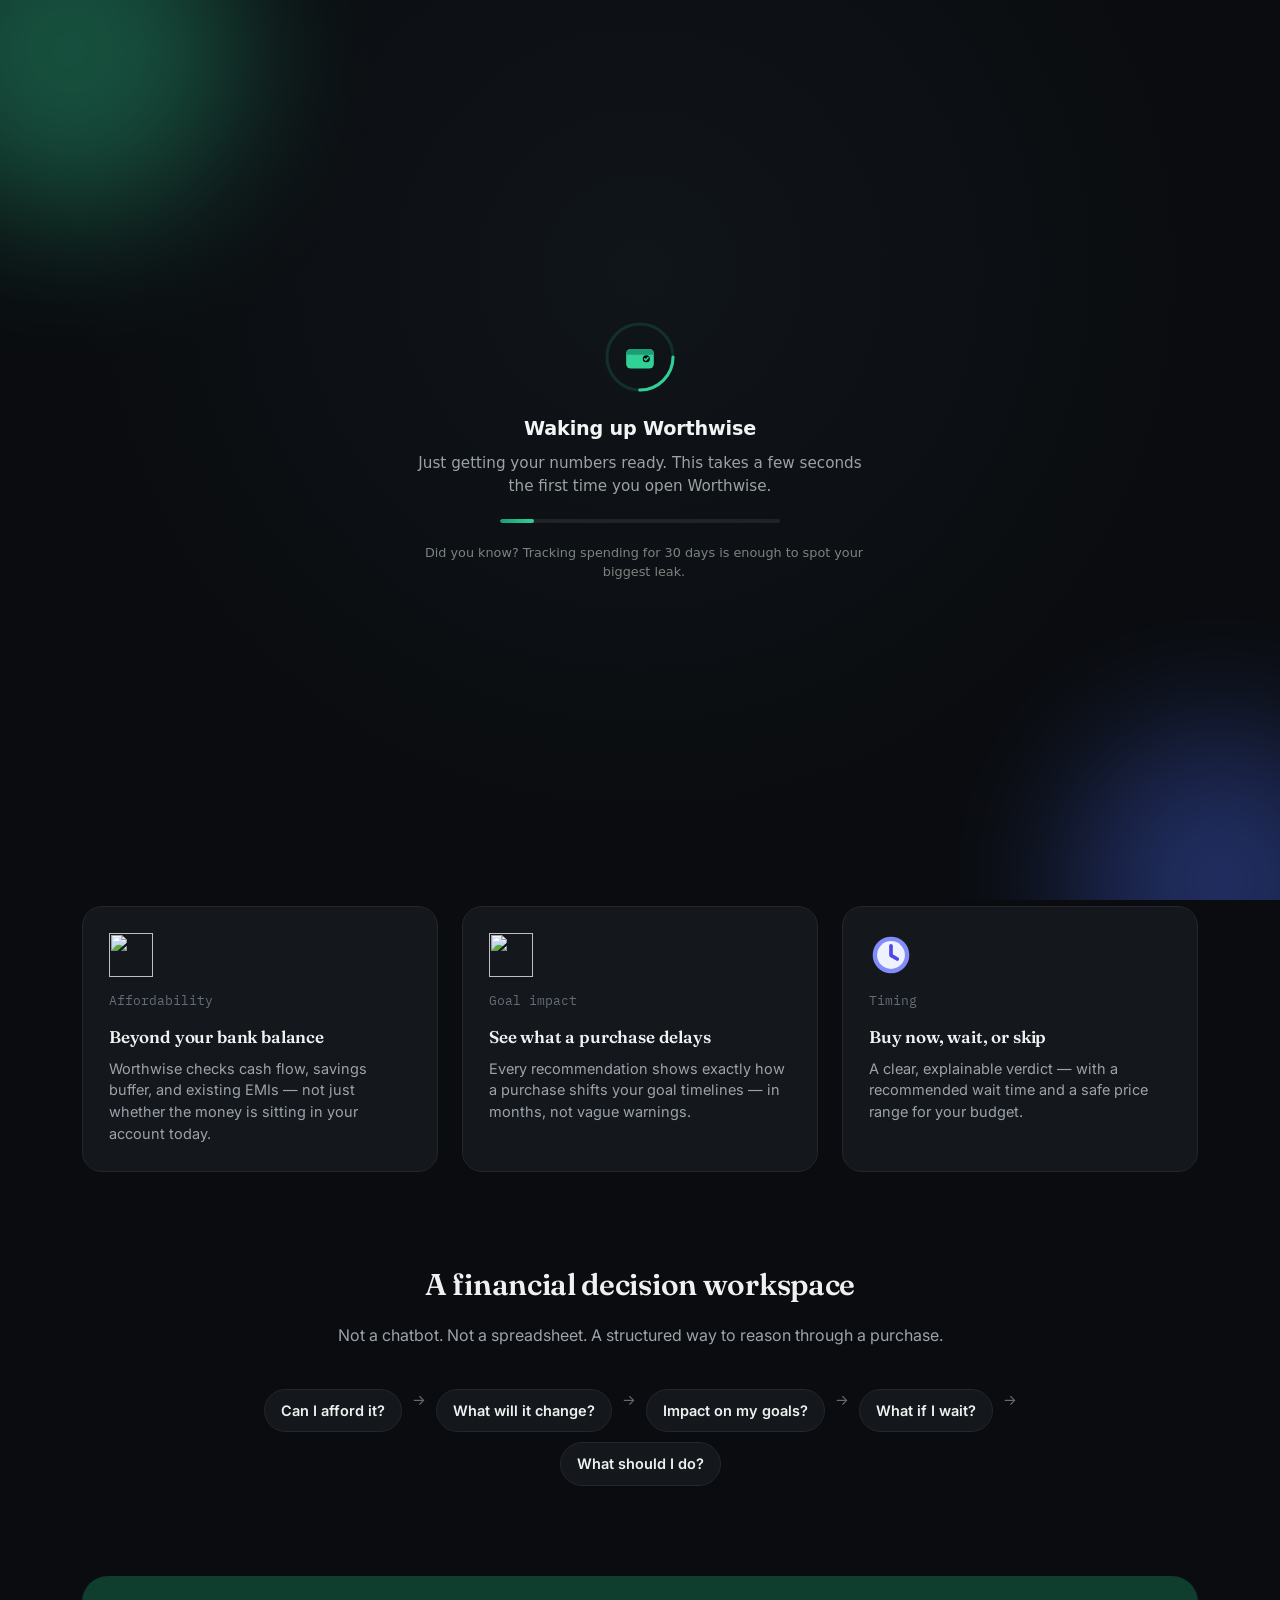
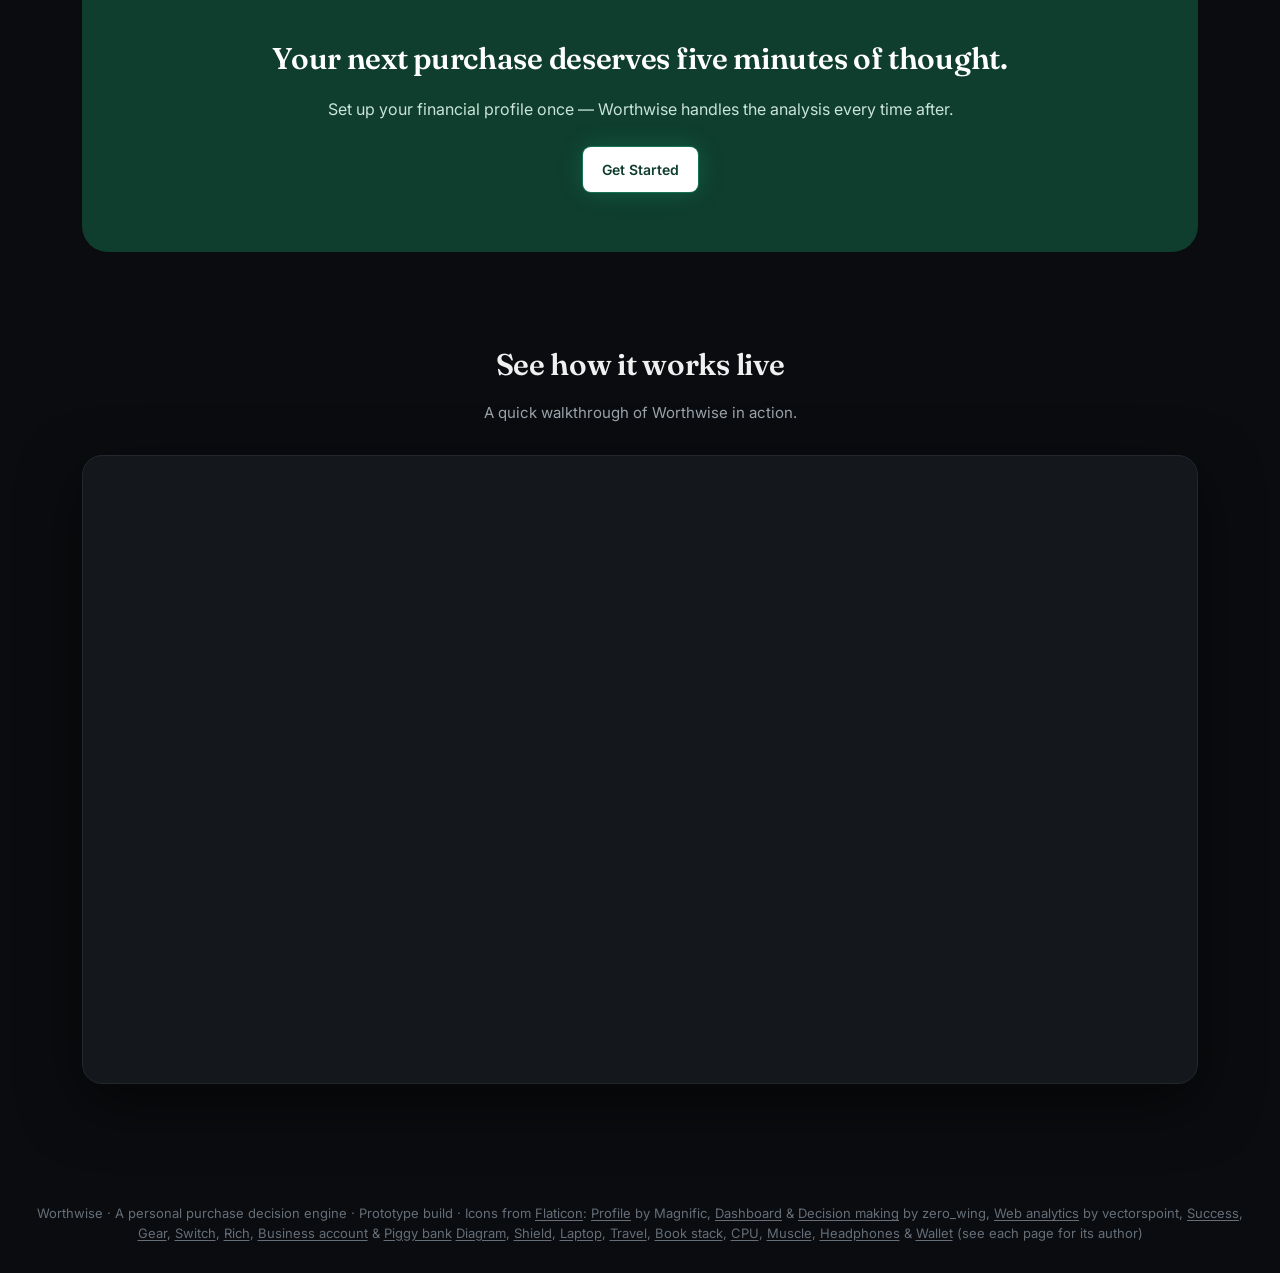
==== commit b8f4711a: "updated ui" ====
--- a/frontend/index.html
+++ b/frontend/index.html
@@ -224,7 +224,7 @@
   <div class="item reveal">
     <img class="vi" src="https://cdn-icons-png.flaticon.com/512/584/584026.png" alt="" width="44" height="44" loading="lazy"><div class="n">Affordability</div>
     <h3>Beyond your bank balance</h3>
-    <p>Worthwise checks cash flow, savings buffer, and existing commitments — not just whether the money is sitting in your account today.</p>
+    <p>Worthwise checks cash flow, savings buffer, and existing EMIs — not just whether the money is sitting in your account today.</p>
   </div>
   <div class="item reveal">
     <img class="vi" src="https://cdn-icons-png.flaticon.com/512/860/860511.png" alt="" width="44" height="44" loading="lazy"><div class="n">Goal impact</div>
@@ -234,7 +234,7 @@
   <div class="item reveal">
     <svg class="vi" viewBox="0 0 24 24" fill="none" aria-hidden="true"><circle cx="12" cy="12" r="10" fill="#818CF8"/><circle cx="12" cy="12" r="7.6" fill="#EEF2FF"/><path d="M12 7v5.2l3.4 2" stroke="#4F46E5" stroke-width="2" stroke-linecap="round" stroke-linejoin="round"/></svg><div class="n">Timing</div>
     <h3>Buy now, wait, or skip</h3>
-    <p>A clear, explainable verdict — with a simulator to see how waiting, saving more, or a discount changes the outcome.</p>
+    <p>A clear, explainable verdict — with a recommended wait time and a safe price range for your budget.</p>
   </div>
 </section>
 
@@ -593,7 +593,6 @@
           <a href="javascript:void(0)" data-scroll-target="income-card">Income</a>
           <a href="javascript:void(0)" data-scroll-target="expenses-card">Expenses</a>
           <a href="javascript:void(0)" data-scroll-target="savings-card">Savings</a>
-          <a href="javascript:void(0)" data-scroll-target="commitments-card">Commitments</a>
           <a href="javascript:void(0)" data-scroll-target="preferences-card">Preferences</a>
           <a href="javascript:void(0)" data-scroll-target="settings-card" id="settings">Settings</a>
         </nav>
@@ -618,16 +617,14 @@
             <h2 class="section-title">Savings</h2>
             <p class="section-sub">What you currently hold in savings or liquid investments.</p>
             <div class="field" style="max-width:280px;">
-              <label>Current savings</label>
-              <div class="input-prefix"><span>₹</span><input class="input" id="in-savings" type="number"></div>
-            </div>
-          </div>
-
-          <div class="card profile-section" id="commitments-card">
-            <h2 class="section-title">Commitments</h2>
-            <p class="section-sub">Loans, EMIs, and subscriptions already reducing your surplus.</p>
-            <div id="commitments-list"></div>
-            <button class="btn btn-ghost btn-sm mt-16">+ Add commitment</button>
+              <label>Current savings (total, including emergency fund)</label>
+              <div class="input-prefix"><span>₹</span><input class="input" id="in-savings" type="number" min="0"></div>
+            </div>
+            <div class="field" style="max-width:280px; margin-top:16px;">
+              <label>Emergency fund</label>
+              <div class="input-prefix"><span>₹</span><input class="input" id="in-emergency" type="number" min="0" placeholder="0"></div>
+            </div>
+            <p class="section-sub" id="emergency-note" style="margin:10px 0 0; font-size:13.5px;">Your savings already include this emergency fund. Future predictions will treat it as protected money and warn you when a purchase would eat into it.</p>
           </div>
 
           <div class="card profile-section" id="preferences-card">
--- a/frontend/styles.css
+++ b/frontend/styles.css
@@ -1448,4 +1448,15 @@
 .snapshot-link:focus-visible{ outline:2px solid var(--pine); outline-offset:2px; }
 .empty-plus-link{ cursor:pointer; opacity:.7 !important; transition: transform .15s var(--ease), opacity .15s var(--ease); border-radius:50%; }
 .empty-plus-link:hover, .empty-plus-link:focus-visible{ opacity:1 !important; transform: scale(1.12); color: var(--pine); outline:none; }
-.profile-section.field-highlight{ box-shadow: 0 0 0 2px var(--pine); transition: box-shadow .3s var(--ease); }+.profile-section.field-highlight{ box-shadow: 0 0 0 2px var(--pine); transition: box-shadow .3s var(--ease); }
+
+/* ---- "Done this purchase" ---- */
+.purchased-mark{
+  display:inline-flex; align-items:center; gap:4px; margin-left:8px; padding:2px 8px;
+  border-radius:999px; font-size:11px; font-weight:700; letter-spacing:.02em;
+  background: var(--buy-soft); color: var(--buy); vertical-align:middle; white-space:nowrap;
+}
+.purchased-mark.big{ font-size:13px; padding:6px 12px; margin-left:0; }
+.done-msg{ margin-top:14px; padding:12px 14px; border-radius:10px; font-size:14px; line-height:1.5; }
+.done-msg.ok{ background: var(--buy-soft); color: var(--buy); }
+.done-msg.err{ background: var(--skip-soft); color: var(--skip); }
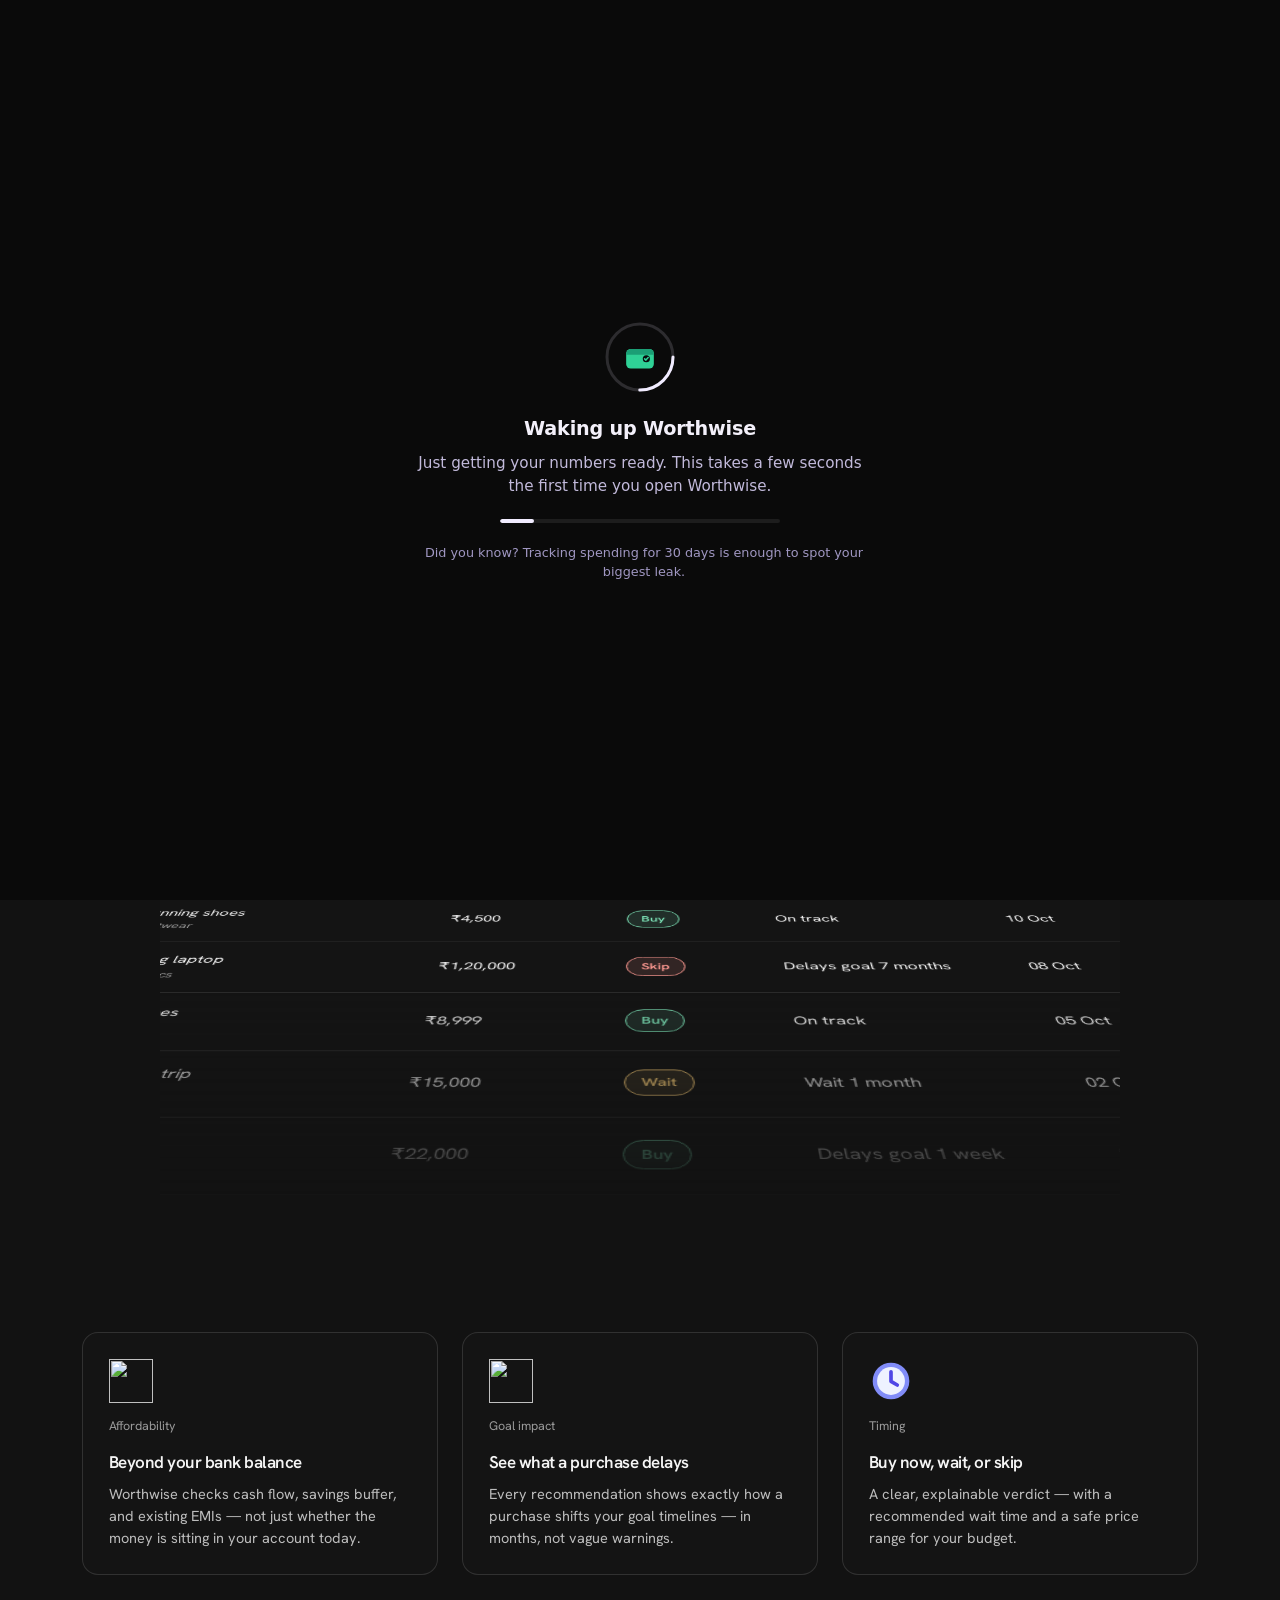
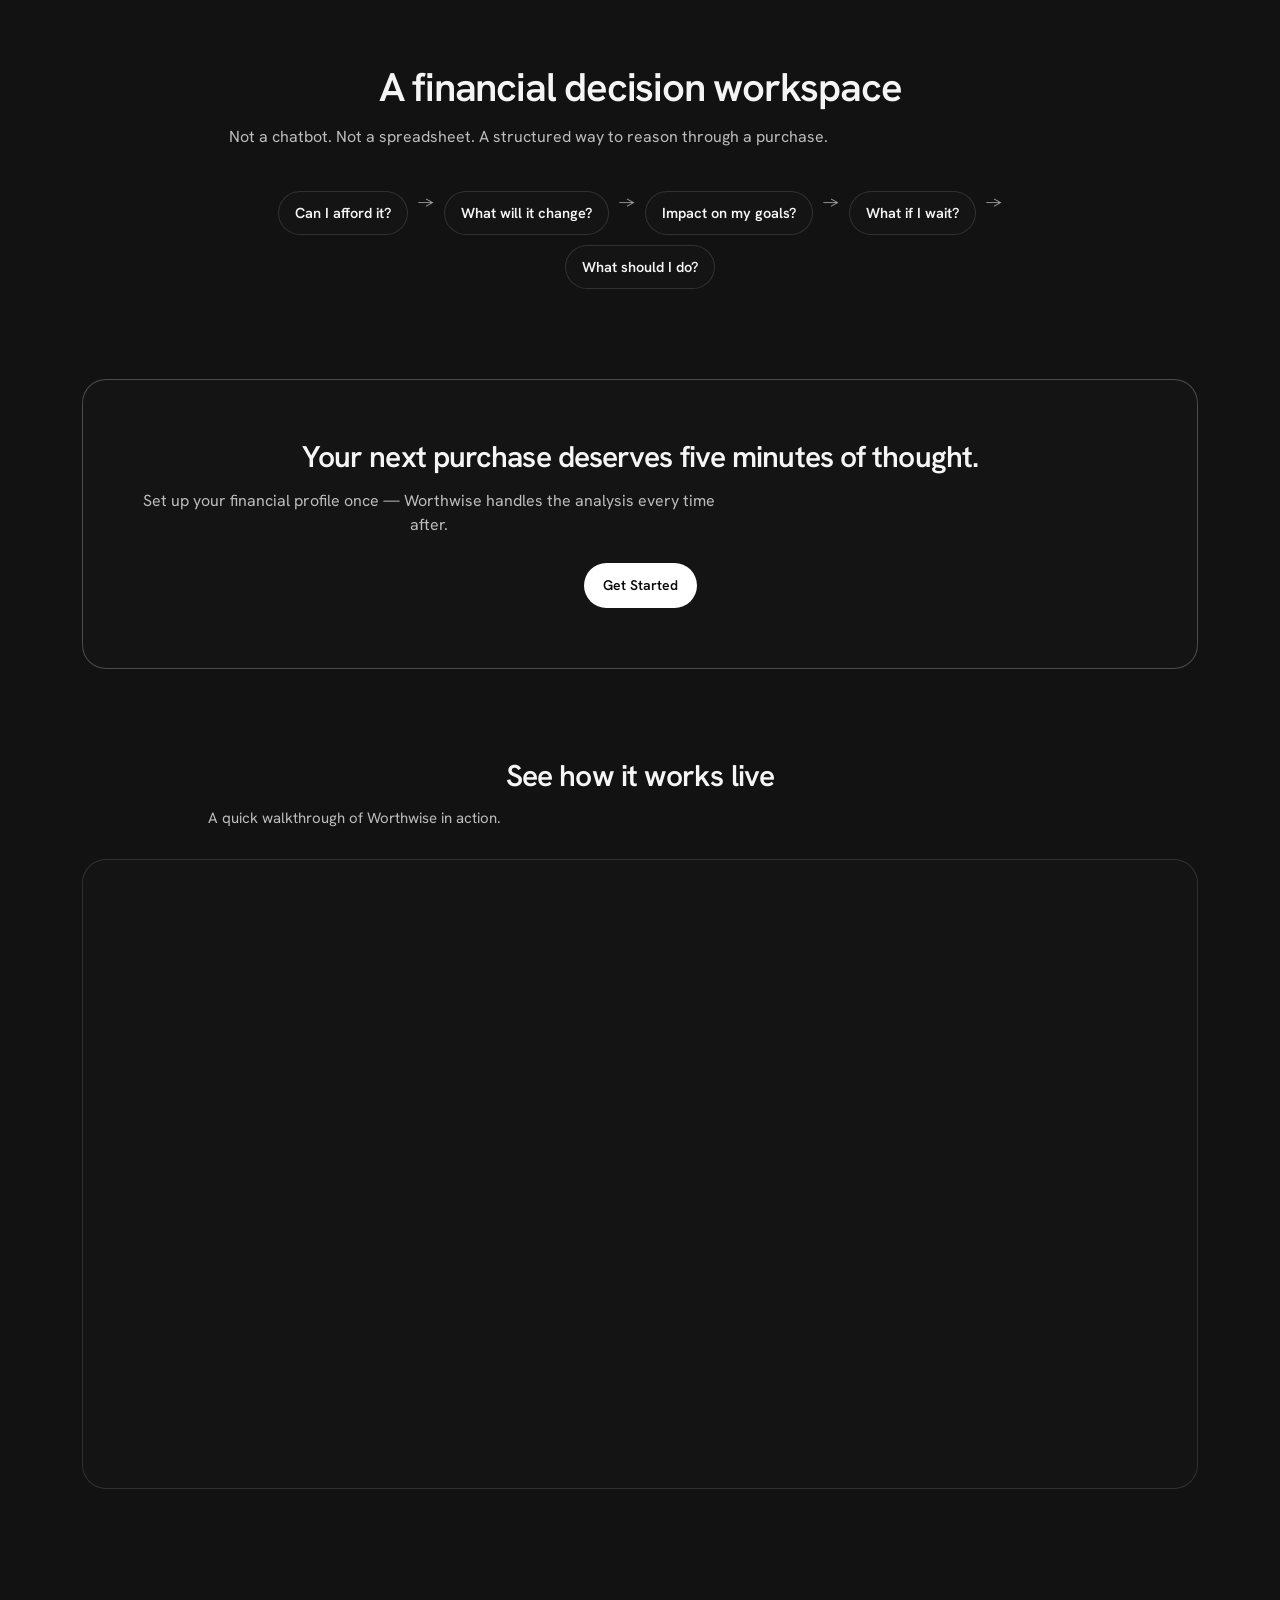
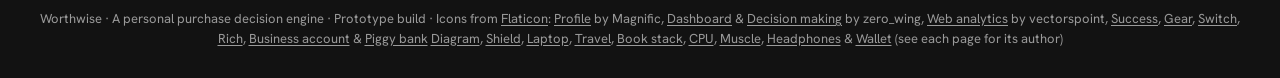
==== commit 2b7e8476: "updated the ui" ====
--- a/frontend/index.html
+++ b/frontend/index.html
@@ -3,6 +3,7 @@
 <head>
 <meta charset="UTF-8">
 <meta name="viewport" content="width=device-width, initial-scale=1.0">
+<meta name="theme-color" content="#0A0A0A">
 <title>Worthwise — Think before you spend.</title>
 <script>
   // Apply saved theme before CSS paints, so there's no flash of the wrong theme.
@@ -14,7 +15,7 @@
     } catch (e) {}
   })();
 </script>
-<link rel="stylesheet" href="styles.css">
+<link rel="stylesheet" href="styles.css?v=mono1">
 </head>
 <body>
 
@@ -22,19 +23,16 @@
 <div id="wake-overlay" style="
   position:fixed; inset:0; z-index:99999; display:flex; flex-direction:column;
   align-items:center; justify-content:center; text-align:center;
-  background:radial-gradient(circle at 50% 30%, #10151A 0%, #0A0C0F 65%);
-  color:#F2F5F4; font-family:system-ui,-apple-system,'Segoe UI',sans-serif;
+  background:#0A0A0A;
+  color:#F3F0FA; font-family:system-ui,-apple-system,'Segoe UI',sans-serif;
   padding:24px; overflow:hidden;">
-
-  <div class="wake-aurora wake-a1"></div>
-  <div class="wake-aurora wake-a2"></div>
 
   <div style="position:relative; z-index:1; display:flex; flex-direction:column; align-items:center; gap:20px; max-width:460px;">
 
     <div style="position:relative; width:76px; height:76px; display:flex; align-items:center; justify-content:center;">
       <svg width="76" height="76" viewBox="0 0 76 76" style="position:absolute; inset:0; animation: wake-spin 1.6s linear infinite;">
-        <circle cx="38" cy="38" r="33" fill="none" stroke="rgba(47,209,150,0.15)" stroke-width="3"/>
-        <circle cx="38" cy="38" r="33" fill="none" stroke="#2FD196" stroke-width="3" stroke-linecap="round"
+        <circle cx="38" cy="38" r="33" fill="none" stroke="rgba(241,236,255,0.15)" stroke-width="3"/>
+        <circle cx="38" cy="38" r="33" fill="none" stroke="#F1ECFF" stroke-width="3" stroke-linecap="round"
           stroke-dasharray="207" stroke-dashoffset="155"/>
       </svg>
       <svg class="wake-logo" width="30" height="30" viewBox="0 0 26 26" fill="none">
@@ -47,18 +45,18 @@
 
     <div>
       <div style="font-size:1.2rem; font-weight:700; letter-spacing:-0.01em;">Waking up Worthwise</div>
-      <div id="wake-msg" style="margin-top:8px; color:#9aa4a1; font-size:0.95rem; line-height:1.55;">
+      <div id="wake-msg" style="margin-top:8px; color:#C2BADB; font-size:0.95rem; line-height:1.55;">
         Just getting your numbers ready. This takes a few seconds the first time you open Worthwise.
       </div>
     </div>
 
     <div style="width:100%; max-width:280px; height:4px; border-radius:4px; background:rgba(255,255,255,0.08); overflow:hidden;">
-      <div id="wake-bar" style="height:100%; width:12%; border-radius:4px; background:linear-gradient(90deg,#1B9E75,#2FD196); transition:width 1.8s ease;"></div>
+      <div id="wake-bar" style="height:100%; width:12%; border-radius:4px; background:#F1ECFF; transition:width 1.8s ease;"></div>
     </div>
 
-    <div style="display:flex; align-items:center; gap:8px; color:#5c6663; font-size:0.8rem;">
+    <div style="display:flex; align-items:center; gap:8px; color:#A097C2; font-size:0.8rem;">
       <span id="wake-elapsed"></span>
-      <span id="wake-tip" style="color:#7a847f;"></span>
+      <span id="wake-tip" style="color:#A097C2;"></span>
     </div>
 
   </div>
@@ -72,9 +70,6 @@
       100% { transform: translate(0,0) scale(1); }
     }
     .wake-logo { animation: wake-pulse 1.6s ease-in-out infinite; }
-    .wake-aurora { position:absolute; border-radius:50%; filter:blur(70px); opacity:0.35; pointer-events:none; }
-    .wake-a1 { width:340px; height:340px; background:#2FD196; top:-120px; left:-100px; animation: wake-drift 9s ease-in-out infinite; }
-    .wake-a2 { width:300px; height:300px; background:#4C6FFF; bottom:-130px; right:-90px; animation: wake-drift 11s ease-in-out infinite reverse; }
   </style>
 </div>
 
@@ -144,7 +139,6 @@
 
 <!-- ===================== LANDING PAGE ===================== -->
 <div id="view-landing">
-<div class="aurora-bg"><div class="aurora-blob a1"></div><div class="aurora-blob a2"></div><div class="aurora-blob a3"></div></div>
 <div class="landing-nav">
   <div class="logo">
     <svg class="logo-mark" width="28" height="28" viewBox="0 0 26 26" fill="none">
@@ -169,11 +163,11 @@
 </div>
 
 <section class="hero fade-up">
-  <div class="eyebrow">Personal Purchase Decision Engine</div>
   <h1>Think before <em>you spend.</em></h1>
   <p class="lead">Make purchases that fit your life — not just your budget. Worthwise weighs every purchase against your income, goals, and future plans before you buy.</p>
   <div class="hero-ctas">
     <a href="#/auth" class="btn btn-primary btn-get-started">Get Started</a>
+    <a href="javascript:void(0)" class="btn btn-secondary" data-try-demo>Try Demo</a>
   </div>
 </section>
 
@@ -219,6 +213,19 @@
 
   </div>
 </div>
+
+<section class="tilt-section" aria-label="Sample decisions">
+  <p class="tilt-cap">Sample decisions, as they appear in your history</p>
+  <div class="tilt-stage"><div class="tilt-table" role="table">
+    <div class="tilt-row head" role="row"><span>Purchase</span><span>Price</span><span>Verdict</span><span>Goal impact</span><span>Date</span></div>
+    <div class="tilt-row" role="row"><span>iPhone 16<small>New phone</small></span><span>₹79,900</span><span><span class="tilt-pill wait">Wait</span></span><span>Wait 2 months</span><span>12 Oct</span></div>
+    <div class="tilt-row" role="row"><span>Running shoes<small>Footwear</small></span><span>₹4,500</span><span><span class="tilt-pill buy">Buy</span></span><span>On track</span><span>10 Oct</span></div>
+    <div class="tilt-row" role="row"><span>Gaming laptop<small>Electronics</small></span><span>₹1,20,000</span><span><span class="tilt-pill skip">Skip</span></span><span>Delays goal 7 months</span><span>08 Oct</span></div>
+    <div class="tilt-row" role="row"><span>Headphones<small>Audio</small></span><span>₹8,999</span><span><span class="tilt-pill buy">Buy</span></span><span>On track</span><span>05 Oct</span></div>
+    <div class="tilt-row" role="row"><span>Goa weekend trip<small>Travel</small></span><span>₹15,000</span><span><span class="tilt-pill wait">Wait</span></span><span>Wait 1 month</span><span>02 Oct</span></div>
+    <div class="tilt-row" role="row"><span>Standing desk<small>Home office</small></span><span>₹22,000</span><span><span class="tilt-pill buy">Buy</span></span><span>Delays goal 1 week</span><span>29 Sep</span></div>
+  </div></div>
+</section>
 
 <section class="value-strip" id="value">
   <div class="item reveal">
@@ -330,6 +337,8 @@
                 <div class="field"><label>Password</label><input class="input" id="login-password" type="password" required autocomplete="current-password"></div>
                 <button class="btn btn-primary btn-block btn-get-started" type="submit">Login</button>
               </form>
+              <div class="muted" style="text-align:center; font-size:13px; margin:14px 0 10px;">or</div>
+              <button class="btn btn-secondary btn-block" type="button" data-try-demo>Try demo, no signup</button>
               <p class="muted mt-16" style="text-align:center; font-size:13.5px;">New here? <a href="javascript:void(0)" data-auth-tab="register" style="color:var(--pine); font-weight:600;">Create an account</a></p>
             </div>
             <div class="auth-panel" id="panel-register" hidden>
@@ -347,8 +356,21 @@
                 </div>
                 <div class="field"><label>Email</label><input class="input" id="register-email" type="email" required autocomplete="email"></div>
                 <div class="field"><label>Password</label><input class="input" id="register-password" type="password" minlength="8" required autocomplete="new-password"></div>
-                <button class="btn btn-primary btn-block btn-get-started" type="submit">Create account</button>
+                <button class="btn btn-primary btn-block btn-get-started" type="submit">Send verification code</button>
               </form>
+              <form id="otp-form" hidden>
+                <p class="section-sub" id="otp-info" style="margin-bottom:14px;">Enter the 6-digit code we emailed you.</p>
+                <div class="field"><label>Verification code</label>
+                  <input class="input" id="otp-code" type="text" inputmode="numeric" pattern="\d{6}" maxlength="6" autocomplete="one-time-code" placeholder="123456" required style="letter-spacing:6px; font-size:20px; text-align:center;">
+                </div>
+                <button class="btn btn-primary btn-block btn-get-started" type="submit">Verify and create account</button>
+                <div class="flex-between" style="margin-top:14px; font-size:13.5px;">
+                  <a href="javascript:void(0)" id="otp-change" style="color:var(--pine); font-weight:600;">Change email</a>
+                  <a href="javascript:void(0)" id="otp-resend" style="color:var(--pine); font-weight:600;">Resend code</a>
+                </div>
+              </form>
+              <div class="muted" style="text-align:center; font-size:13px; margin:14px 0 10px;">or</div>
+              <button class="btn btn-secondary btn-block" type="button" data-try-demo>Try demo, no signup</button>
               <p class="muted mt-16" style="text-align:center; font-size:13.5px;">Already have an account? <a href="javascript:void(0)" data-auth-tab="login" style="color:var(--pine); font-weight:600;">Login</a></p>
             </div>
           </div>
@@ -379,6 +401,11 @@
       <section class="grid cols-2 mt-24" style="grid-template-columns: 1.1fr 1fr;">
         <div class="card" id="health-card"></div>
         <div class="card" id="goal-card"></div>
+      </section>
+
+      <!-- Monthly API usage -->
+      <section class="mt-24">
+        <div class="card" id="api-usage-card"></div>
       </section>
 
       <!-- Decisions + Planned -->
@@ -677,6 +704,6 @@
   </div>
 </div>
 
-<script src="app.js"></script>
+<script src="app.js?v=mono1"></script>
 </body>
 </html>
--- a/frontend/styles.css
+++ b/frontend/styles.css
@@ -1,10 +1,11 @@
 /* ==========================================================================
    Worthwise — Design System
-   Palette: pine green (trust/growth) + warm paper background + indigo accent
-   Type: Fraunces (display) / Inter (UI) / IBM Plex Mono (numbers, data)
+   Palette: blueberry (deep purple surfaces) + lilac-white accent. No glow, no neon.
+   Type: Archivo (one family, heavy weights for headlines)
    ========================================================================== */
 
-@import url('https://fonts.googleapis.com/css2?family=Fraunces:opsz,wght@9..144,400;9..144,500;9..144,600;9..144,700&family=Inter:wght@400;500;600;700;800&family=IBM+Plex+Mono:wght@400;500;600&display=swap');
+@import url('https://fonts.googleapis.com/css2?family=Archivo:wght@400;500;600;700;800&display=swap');
+@import url('https://fonts.googleapis.com/css2?family=Hanken+Grotesk:wght@400;500;600;700&display=swap');
 
 :root{
   /* -- surfaces & ink (dark, default) -- */
@@ -37,9 +38,9 @@
   --alt-soft:      rgba(124,147,255,0.14);
 
   /* -- type -- */
-  --font-display: 'Fraunces', serif;
-  --font-body:    'Inter', -apple-system, BlinkMacSystemFont, sans-serif;
-  --font-mono:    'IBM Plex Mono', monospace;
+  --font-display: 'Archivo', sans-serif;
+  --font-body:    'Archivo', -apple-system, BlinkMacSystemFont, sans-serif;
+  --font-mono:    'Archivo', sans-serif;
 
   /* -- shape / motion -- */
   --radius-sm: 8px;
@@ -1459,4 +1460,142 @@
 .purchased-mark.big{ font-size:13px; padding:6px 12px; margin-left:0; }
 .done-msg{ margin-top:14px; padding:12px 14px; border-radius:10px; font-size:14px; line-height:1.5; }
 .done-msg.ok{ background: var(--buy-soft); color: var(--buy); }
-.done-msg.err{ background: var(--skip-soft); color: var(--skip); }+.done-msg.err{ background: var(--skip-soft); color: var(--skip); }
+
+/* ==========================================================================
+   MONO: black and off-white (overrides, intentionally last)
+   Pure neutral surfaces, white pill buttons, verdict colours as the only hue.
+   Only colour tokens and type change; animations, icons and the mascot are
+   untouched, and the Worthwise wallet logo keeps its original green.
+   ========================================================================== */
+:root{
+  --bg:#0A0A0A; --bg-raised:#101010; --bg-deep:#050505;
+  --surface:#141414; --surface-sunk:#1C1C1C;
+  --border:rgba(255,255,255,0.12); --border-strong:rgba(255,255,255,0.24);
+  --ink:#F5F5F5; --ink-muted:#BDBDBD; --ink-faint:#9A9A9A;
+
+  /* --pine is the primary-accent token: it now means white */
+  --pine:#FFFFFF; --pine-dark:#BDBDBD; --pine-soft:rgba(255,255,255,0.10);
+  --pine-ink:#FFFFFF; --on-pine:#0A0A0A; --pine-hover:#E4E4E4;
+  --indigo:#E4E4E4; --indigo-soft:rgba(255,255,255,0.14);
+
+  --buy:#7BE0B5;  --buy-soft:rgba(123,224,181,0.13);
+  --wait:#FFD27A; --wait-soft:rgba(255,210,122,0.13);
+  --skip:#FF9A92; --skip-soft:rgba(255,154,146,0.13);
+  --alt:#B7C4FF;  --alt-soft:rgba(183,196,255,0.13);
+
+  --font-display:'Hanken Grotesk','Segoe UI',system-ui,sans-serif;
+  --font-body:'Hanken Grotesk','Segoe UI',system-ui,sans-serif;
+  --font-mono:'Hanken Grotesk','Segoe UI',system-ui,sans-serif;
+
+  --radius-sm:10px; --radius-md:16px; --radius-lg:24px;
+  --shadow-sm:none; --shadow-md:none; --shadow-lg:none;
+  --glow-pine:0 0 0 0 transparent; --btn-cta-glow:0 0 0 0 transparent; --logo-mark-glow:0 0 0 0 transparent;
+  --logo-grad-a:var(--ink); --logo-grad-b:var(--ink); --progress-end:#FFFFFF;
+  --nav-glass:rgba(5,5,5,0.96);
+}
+html[data-theme="light"]{
+  --bg:#F6F6F4; --bg-raised:#F6F6F4; --bg-deep:#EDEDEA;
+  --surface:#FFFFFF; --surface-sunk:#EDEDEA;
+  --border:#E0E0DC; --border-strong:#C4C4BE;
+  --ink:#0A0A0A; --ink-muted:#4A4A4A; --ink-faint:#666666;
+  --pine:#0A0A0A; --pine-dark:#333333; --pine-soft:rgba(10,10,10,0.07);
+  --pine-ink:#0A0A0A; --on-pine:#FFFFFF; --pine-hover:#2A2A2A;
+  --indigo:#2A2A2A; --indigo-soft:rgba(10,10,10,0.08);
+  --buy:#0B6F46;  --buy-soft:rgba(11,111,70,0.10);
+  --wait:#8A5200; --wait-soft:rgba(138,82,0,0.10);
+  --skip:#B3322A; --skip-soft:rgba(179,50,42,0.10);
+  --alt:#3A55B0;  --alt-soft:rgba(58,85,176,0.10);
+  --progress-end:#0A0A0A; --nav-glass:rgba(246,246,244,0.96);
+}
+
+body{ background:var(--bg); font-family:var(--font-body); font-feature-settings:"tnum" 0; }
+html:not([data-theme="light"]) body{ background:radial-gradient(120% 60% at 50% 0%,#161616 0%,#0A0A0A 60%) fixed; }
+.aurora-bg{ display:none; }
+
+/* type: one grotesk, medium weights, tight tracking */
+h1,h2,h3,.page-title,.flow h2,.cta-inner h2,.rp-name{ font-family:var(--font-display); font-weight:600; letter-spacing:-0.03em; }
+h2,.flow h2{ font-size:clamp(28px,3.8vw,40px); line-height:1.1; }
+.page-title{ font-size:34px; line-height:1.08; }
+.logo-word{ font-weight:700; letter-spacing:-0.03em; background:none; -webkit-background-clip:initial; background-clip:initial; -webkit-text-fill-color:currentColor; color:var(--ink); }
+.num,.snapshot-card .value,.goal-amounts .cur,.goal-amounts .tgt,.sim-result-item .sr-value,
+.health-score-label .n,.decisions-table td,.impact-stat,.rp-price{ font-variant-numeric:lining-nums tabular-nums; font-weight:600; }
+.eyebrow,.health-mini .label,.badge,.badge-ai,.health-score-label .l,.impact-col h4,.sim-verdict .sv-label,
+.alt-card .ac-label,.tl-item .tl-label,.decisions-table th,.goal-card .g-priority,.hs-tag,.hs-stats span,
+.as-label,.hero-caption{ text-transform:none; letter-spacing:0; }
+.page-header .eyebrow{ display:none; }
+p,li,.verdict-support,.hero p.lead{ max-width:68ch; }
+
+/* surfaces: hairline borders, no shadows */
+.card,.snapshot-card,.value-strip .item,.goal-card,.alt-card,.ai-response-card{
+  background:var(--surface); border:1px solid var(--border); border-radius:var(--radius-md); box-shadow:none; }
+.card-hover:hover,.snapshot-card:hover,.snapshot-link:hover{ transform:none; box-shadow:none; border-color:var(--border-strong); }
+.sidebar,.mobile-topbar,.bottom-nav{ background:var(--bg-deep); border-color:var(--border); box-shadow:none; }
+html[data-theme="light"] .sidebar,html[data-theme="light"] .mobile-topbar,html[data-theme="light"] .bottom-nav{ background:#fff; }
+input,select,textarea{ background:var(--surface-sunk); border:1px solid var(--border); border-radius:var(--radius-sm); color:var(--ink); font-family:var(--font-body); }
+input::placeholder,textarea::placeholder{ color:var(--ink-faint); }
+input:focus,select:focus,textarea:focus{ border-color:var(--ink); outline:1px solid var(--ink); outline-offset:0; }
+
+/* buttons: solid white pills */
+.btn,.sidebar-cta,.mobile-cta,.radio-pill,.filter-pill{ border-radius:999px; font-family:var(--font-body); }
+.btn-primary,.sidebar-cta,.mobile-cta{ background:var(--pine); color:var(--on-pine); font-weight:600; box-shadow:none; border:1px solid transparent; }
+.btn-primary::before{ display:none; }
+.btn-primary:hover,.sidebar-cta:hover,.mobile-cta:hover{ background:var(--pine-hover); box-shadow:none; transform:none; }
+.btn-secondary{ background:transparent; color:var(--ink); border:1px solid var(--border-strong); }
+.btn-secondary:hover{ background:var(--pine-soft); }
+.filter-pill.active,.radio-pill.active{ color:var(--on-pine); background:var(--pine); border-color:var(--pine); }
+.sp-item.active .sp-dot{ color:var(--on-pine); }
+.cta-inner{ background:var(--surface); border:1px solid var(--border-strong); border-radius:var(--radius-lg); }
+.cta-inner h2{ color:var(--ink); } .cta-inner p{ color:var(--ink-muted); }
+.cta-inner .btn-primary{ background:var(--pine); color:var(--on-pine); }
+.cta-inner .btn-primary:hover{ background:var(--pine-hover); }
+.avatar{ background:var(--surface-sunk); color:var(--ink); border:1px solid var(--border-strong); }
+.progress-fill{ background:var(--pine); }
+.ai-response-card::before,.hero-frame::after,.decision-preview .dial-wrap::before{ display:none; }
+
+/* verdict screen */
+.verdict-card{ background:var(--surface); border:1px solid var(--border-strong); border-radius:var(--radius-lg); padding:44px 28px; }
+.verdict-card .verdict-word{ font-family:var(--font-display); font-size:clamp(60px,11vw,104px); font-weight:600; line-height:.95; letter-spacing:-0.045em; margin:8px 0 16px; }
+.verdict-word.buy{ color:var(--buy); } .verdict-word.wait{ color:var(--wait); }
+.verdict-word.skip{ color:var(--skip); } .verdict-word.alt{ color:var(--alt); }
+.verdict-support{ font-size:16px; line-height:1.6; color:var(--ink-muted); }
+.reason-row{ border-bottom:1px solid var(--border); }
+
+/* landing nav: floating pill */
+.landing-nav{ position:sticky; top:14px; z-index:50; max-width:880px; margin:14px auto 0; padding:8px 8px 8px 20px;
+  border:1px solid var(--border-strong); border-radius:999px; background:rgba(255,255,255,0.07);
+  -webkit-backdrop-filter:blur(14px); backdrop-filter:blur(14px); display:flex; align-items:center; justify-content:space-between; gap:12px; }
+html[data-theme="light"] .landing-nav{ background:rgba(255,255,255,0.8); }
+.landing-nav .links{ display:flex; gap:28px; font-weight:500; }
+@media (max-width:640px){ .landing-nav{ margin:10px 12px 0; padding-left:14px; } .landing-nav .links{ display:none; } }
+
+/* landing hero */
+.hero{ text-align:center; margin-left:auto; margin-right:auto; }
+.hero h1{ font-family:var(--font-display); font-weight:500; font-size:clamp(38px,5.4vw,72px); line-height:1.04; letter-spacing:-0.04em; color:var(--ink); text-wrap:balance; margin:0 auto 22px; }
+.hero h1 em{ font-style:normal; font-weight:500; color:var(--ink-faint); }
+.hero p.lead{ margin-left:auto; margin-right:auto; color:var(--ink-muted); }
+.hero-ctas{ justify-content:center; }
+@media (max-width:480px){ .hero h1{ font-size:36px; } }
+.hero-frame{ border-radius:var(--radius-lg); box-shadow:none; background:var(--surface); }
+
+/* tilted decisions preview */
+.tilt-section{ max-width:1000px; margin:56px auto 0; padding:0 20px; }
+.tilt-cap{ text-align:center; color:var(--ink-faint); font-size:14px; margin:0 auto 18px; }
+.tilt-stage{ perspective:1100px; height:clamp(230px,32vw,400px); overflow:hidden;
+  -webkit-mask-image:linear-gradient(to bottom,#000 0%,#000 38%,transparent 94%); mask-image:linear-gradient(to bottom,#000 0%,#000 38%,transparent 94%); }
+.tilt-table{ transform:rotateX(52deg) scale(.97); transform-origin:50% 0; border:1px solid var(--border-strong); border-radius:var(--radius-md); background:var(--surface); overflow:hidden; }
+.tilt-row{ display:grid; grid-template-columns:2.2fr 1.2fr 1fr 1.6fr 1fr; align-items:center; gap:12px; padding:16px 22px; border-top:1px solid var(--border); font-size:15px; color:var(--ink); font-variant-numeric:lining-nums tabular-nums; }
+.tilt-row.head{ border-top:0; color:var(--ink-faint); font-size:13px; font-weight:600; }
+.tilt-row small{ display:block; color:var(--ink-faint); font-size:12.5px; margin-top:2px; }
+.tilt-pill{ display:inline-block; padding:4px 12px; border-radius:999px; font-size:13px; font-weight:600; border:1px solid currentColor; }
+.tilt-pill.buy{ color:var(--buy); background:var(--buy-soft); } .tilt-pill.wait{ color:var(--wait); background:var(--wait-soft); } .tilt-pill.skip{ color:var(--skip); background:var(--skip-soft); }
+@media (max-width:640px){ .tilt-row{ grid-template-columns:2fr 1fr 1fr; padding:12px 14px; font-size:14px; } .tilt-row > :nth-child(3), .tilt-row > :nth-child(5){ display:none; } }
+
+/* motion: responds to the user, existing animations untouched */
+.fade-up{ animation:none; } .reveal{ opacity:1; transform:none; transition:none; }
+@media (prefers-reduced-motion:reduce){ .fade-up,.reveal{ animation:none; transition:none; } }
+
+.toast{ background:var(--surface-sunk); color:var(--ink); border:1px solid var(--border-strong); border-radius:var(--radius-sm); box-shadow:none; }
+.error,.form-error,.ww-modal-err{ color:var(--skip); }
+:focus-visible{ outline:2px solid var(--ink); outline-offset:2px; }
+::selection{ background:var(--indigo-soft); color:var(--ink); }
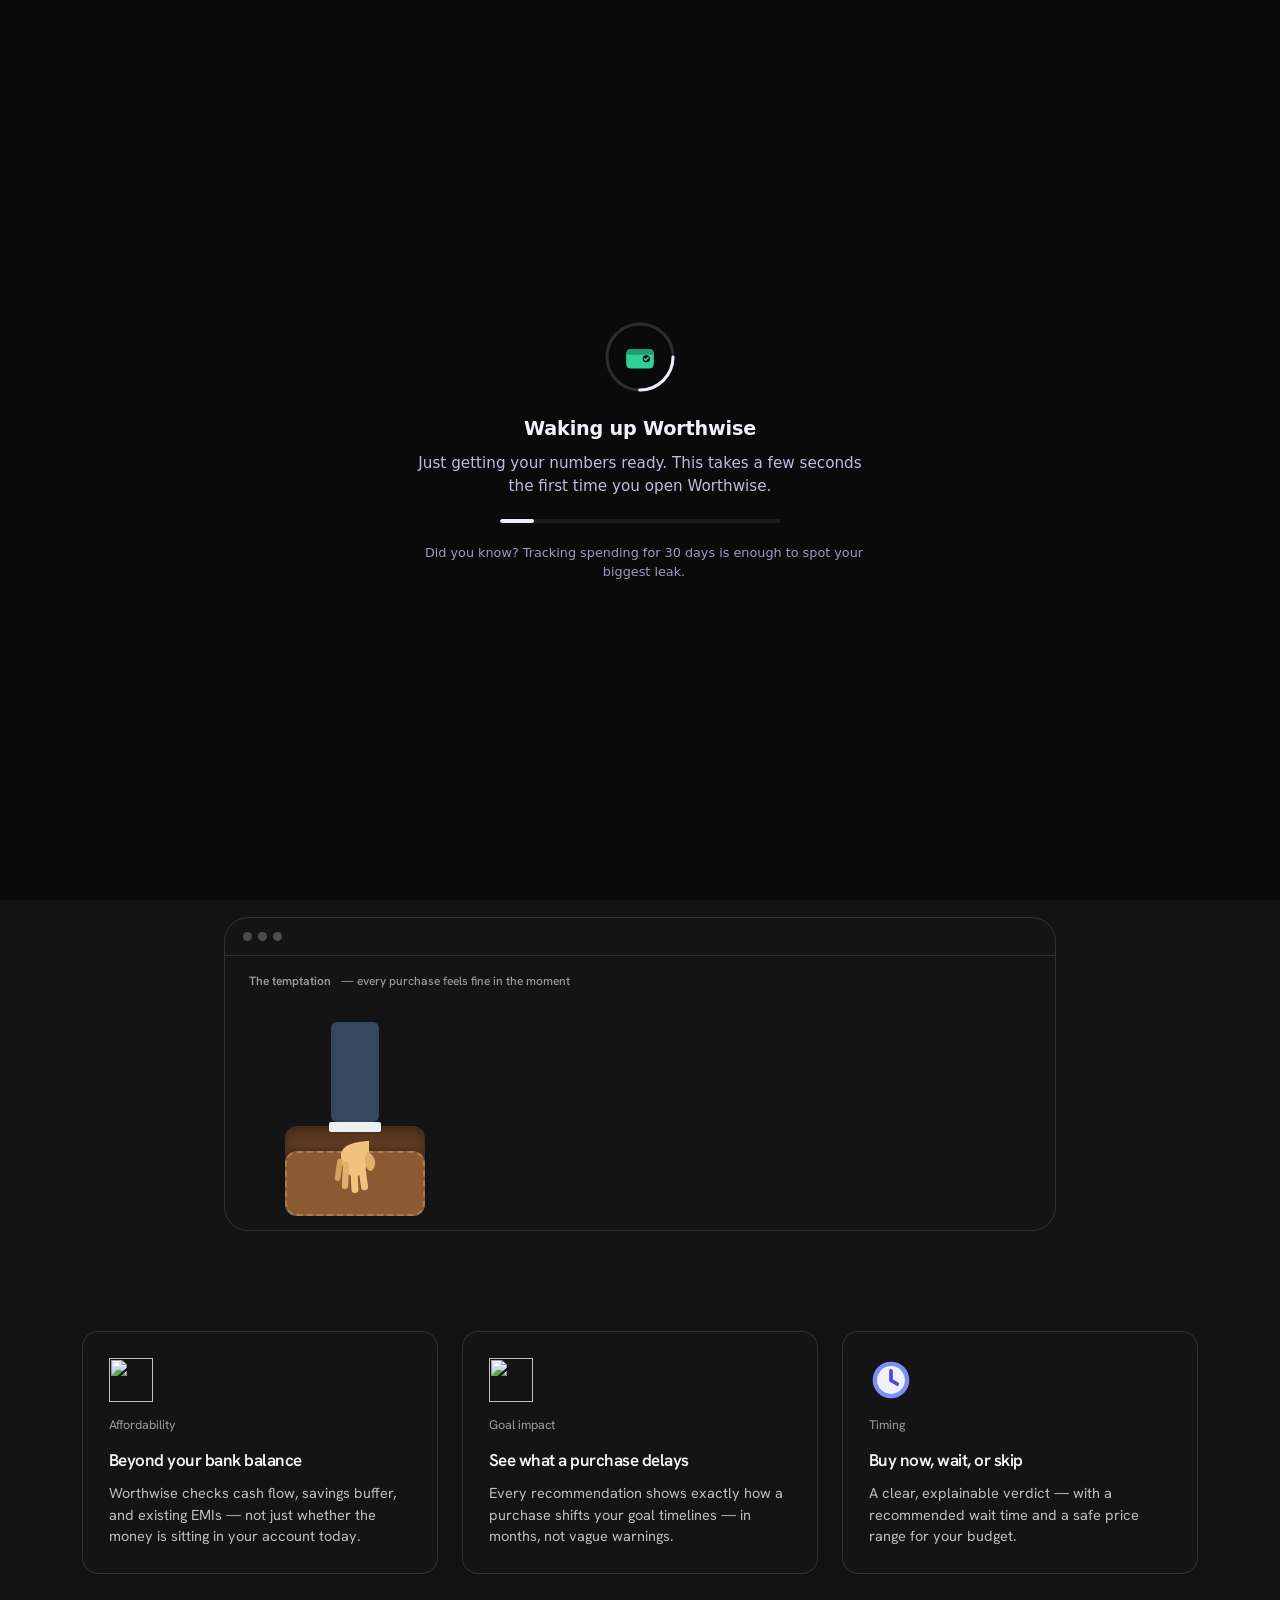
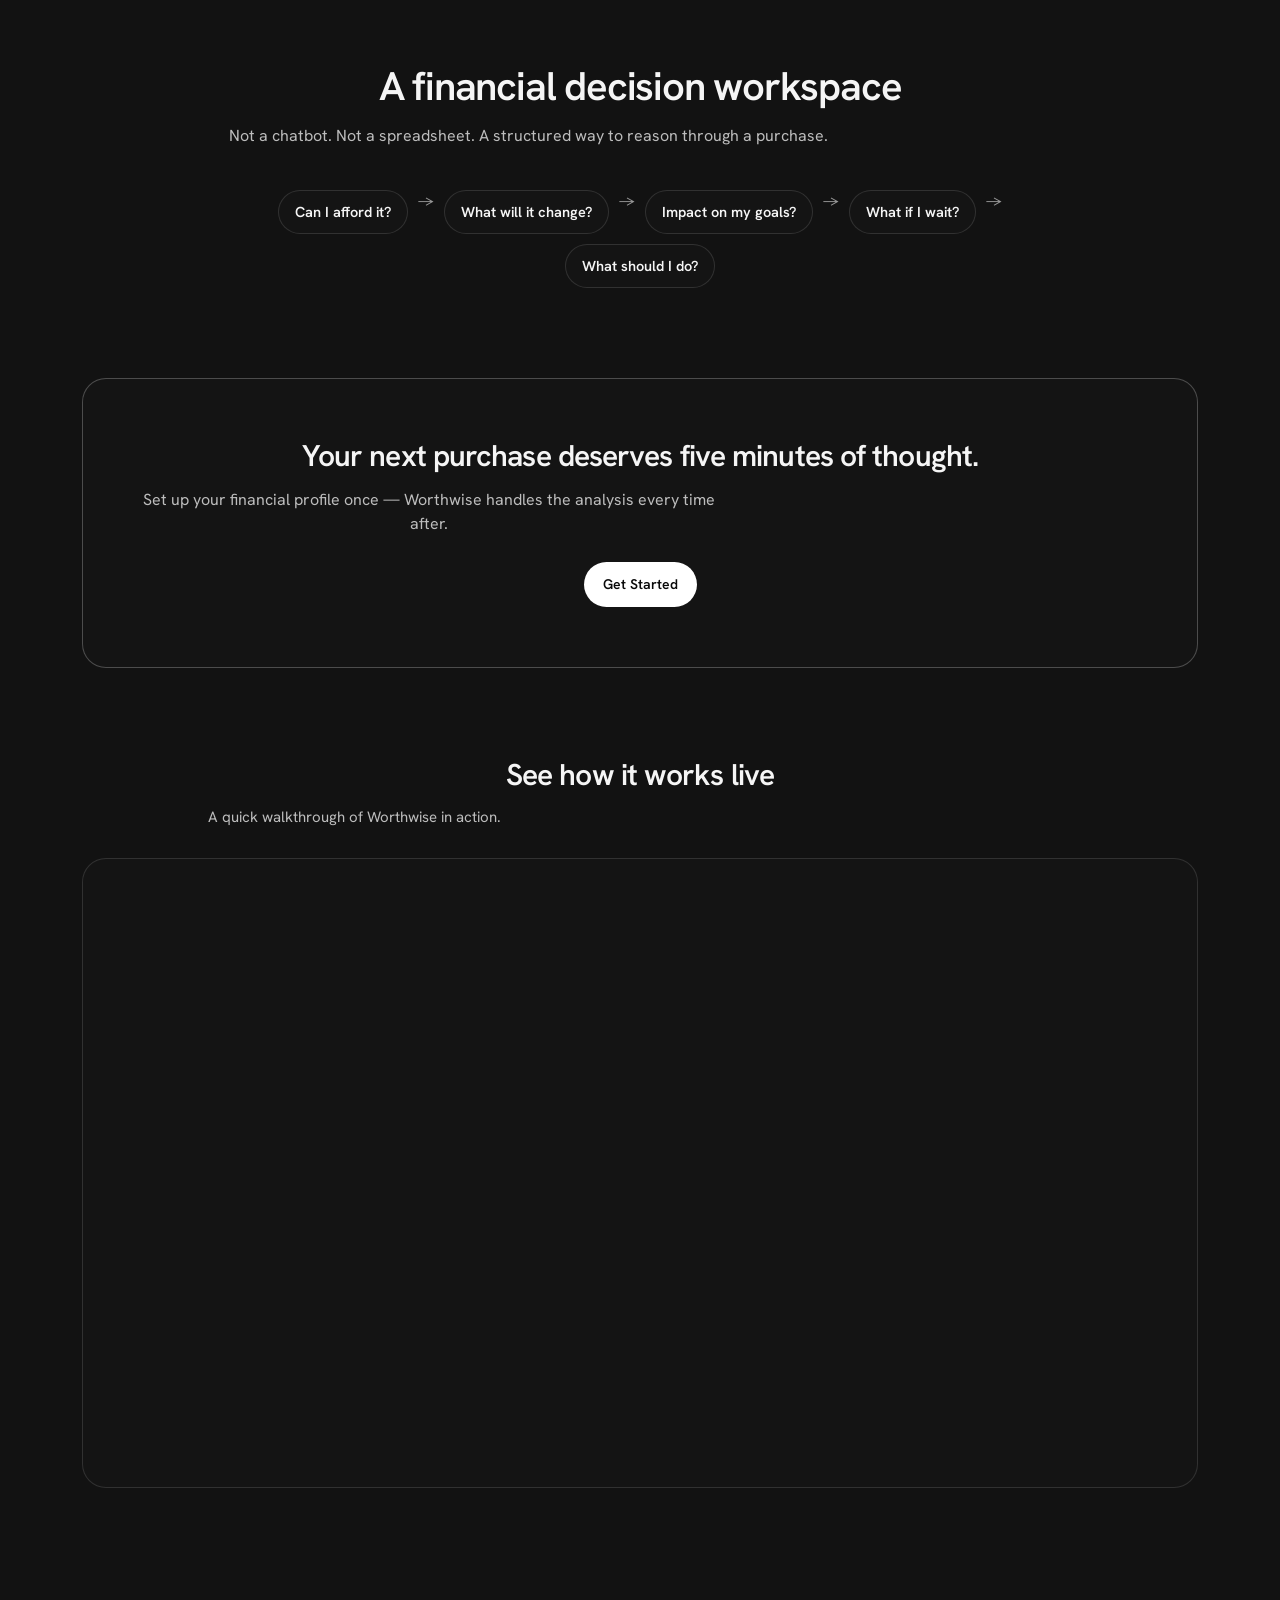
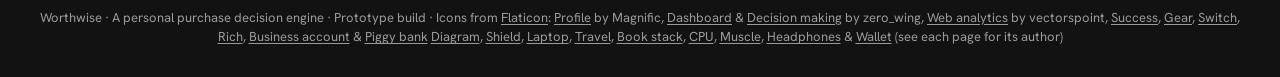
==== commit e6e6402c: "updated the ui" ====
--- a/frontend/index.html
+++ b/frontend/index.html
@@ -15,7 +15,10 @@
     } catch (e) {}
   })();
 </script>
-<link rel="stylesheet" href="styles.css?v=mono1">
+<link rel="preconnect" href="https://fonts.googleapis.com">
+<link rel="preconnect" href="https://fonts.gstatic.com" crossorigin>
+<link href="https://fonts.googleapis.com/css2?family=Playfair+Display:ital,wght@0,400;1,400&display=swap" rel="stylesheet">
+<link rel="stylesheet" href="styles.css?v=mono4">
 </head>
 <body>
 
@@ -163,12 +166,19 @@
 </div>
 
 <section class="hero fade-up">
-  <h1>Think before <em>you spend.</em></h1>
-  <p class="lead">Make purchases that fit your life — not just your budget. Worthwise weighs every purchase against your income, goals, and future plans before you buy.</p>
+  <h1>Spend smarter. <em>Live better.</em></h1>
+  <p class="lead">Make purchases that fit your life<span id="tw-type"> — not just your budget. Worthwise weighs every purchase against your income, goals, and future plans before you buy.</span></p>
   <div class="hero-ctas">
     <a href="#/auth" class="btn btn-primary btn-get-started">Get Started</a>
     <a href="javascript:void(0)" class="btn btn-secondary" data-try-demo>Try Demo</a>
   </div>
+</section>
+
+<section class="tilt-section" aria-label="Sample decisions">
+  <div class="tilt-stage"><div class="tilt-table" role="table">
+    <div class="tt-row tt-head" role="row"><span>Purchase</span><span>Price</span><span>Monthly surplus</span><span><i class="tt-ring"></i>Goal impact</span><span>Recommendation</span><span></span></div>
+    <div class="tt-view"><div class="tt-track"><div class="tt-row" role="row"><span class="tt-name"><i class="tt-thumb"></i><span><b>Sony WH-1000XM5</b><small>Headphones</small></span></span><span class="tt-price">₹24,990</span><span class="tt-surplus"><em>↘</em> −₹1,250 / month</span><span class="tt-goal"><i class="tt-ring"></i>Delays laptop goal</span><span class="tt-rec"><span class="tt-pill wait">Wait 2 months</span></span><span class="tt-chev">›</span></div><div class="tt-row" role="row"><span class="tt-name"><i class="tt-thumb"></i><span><b>MacBook Air M2</b><small>Laptop</small></span></span><span class="tt-price">₹82,990</span><span class="tt-surplus"><em>↘</em> −₹4,100 / month</span><span class="tt-goal"><i class="tt-ring"></i>Significant impact</span><span class="tt-rec"><span class="tt-pill skip">Not recommended</span></span><span class="tt-chev">›</span></div><div class="tt-row" role="row"><span class="tt-name"><i class="tt-thumb"></i><span><b>Nike Running Shoes</b><small>Sportswear</small></span></span><span class="tt-price">₹5,499</span><span class="tt-surplus"><em>↘</em> −₹275 / month</span><span class="tt-goal"><i class="tt-ring"></i>Minor impact</span><span class="tt-rec"><span class="tt-pill buy">Fits your budget</span></span><span class="tt-chev">›</span></div><div class="tt-row" role="row"><span class="tt-name"><i class="tt-thumb"></i><span><b>Smartwatch</b><small>Wearables</small></span></span><span class="tt-price">₹18,999</span><span class="tt-surplus"><em>↘</em> −₹950 / month</span><span class="tt-goal"><i class="tt-ring"></i>Minor impact</span><span class="tt-rec"><span class="tt-pill buy">Fits your budget</span></span><span class="tt-chev">›</span></div><div class="tt-row" role="row"><span class="tt-name"><i class="tt-thumb"></i><span><b>Standing desk</b><small>Home office</small></span></span><span class="tt-price">₹22,000</span><span class="tt-surplus"><em>↘</em> −₹1,100 / month</span><span class="tt-goal"><i class="tt-ring"></i>Delays trip goal</span><span class="tt-rec"><span class="tt-pill wait">Wait 1 month</span></span><span class="tt-chev">›</span></div><div class="tt-row" role="row"><span class="tt-name"><i class="tt-thumb"></i><span><b>Gaming console</b><small>Electronics</small></span></span><span class="tt-price">₹49,990</span><span class="tt-surplus"><em>↘</em> −₹2,500 / month</span><span class="tt-goal"><i class="tt-ring"></i>Significant impact</span><span class="tt-rec"><span class="tt-pill skip">Not recommended</span></span><span class="tt-chev">›</span></div><div class="tt-dup" aria-hidden="true"><div class="tt-row" role="row"><span class="tt-name"><i class="tt-thumb"></i><span><b>Sony WH-1000XM5</b><small>Headphones</small></span></span><span class="tt-price">₹24,990</span><span class="tt-surplus"><em>↘</em> −₹1,250 / month</span><span class="tt-goal"><i class="tt-ring"></i>Delays laptop goal</span><span class="tt-rec"><span class="tt-pill wait">Wait 2 months</span></span><span class="tt-chev">›</span></div><div class="tt-row" role="row"><span class="tt-name"><i class="tt-thumb"></i><span><b>MacBook Air M2</b><small>Laptop</small></span></span><span class="tt-price">₹82,990</span><span class="tt-surplus"><em>↘</em> −₹4,100 / month</span><span class="tt-goal"><i class="tt-ring"></i>Significant impact</span><span class="tt-rec"><span class="tt-pill skip">Not recommended</span></span><span class="tt-chev">›</span></div><div class="tt-row" role="row"><span class="tt-name"><i class="tt-thumb"></i><span><b>Nike Running Shoes</b><small>Sportswear</small></span></span><span class="tt-price">₹5,499</span><span class="tt-surplus"><em>↘</em> −₹275 / month</span><span class="tt-goal"><i class="tt-ring"></i>Minor impact</span><span class="tt-rec"><span class="tt-pill buy">Fits your budget</span></span><span class="tt-chev">›</span></div><div class="tt-row" role="row"><span class="tt-name"><i class="tt-thumb"></i><span><b>Smartwatch</b><small>Wearables</small></span></span><span class="tt-price">₹18,999</span><span class="tt-surplus"><em>↘</em> −₹950 / month</span><span class="tt-goal"><i class="tt-ring"></i>Minor impact</span><span class="tt-rec"><span class="tt-pill buy">Fits your budget</span></span><span class="tt-chev">›</span></div><div class="tt-row" role="row"><span class="tt-name"><i class="tt-thumb"></i><span><b>Standing desk</b><small>Home office</small></span></span><span class="tt-price">₹22,000</span><span class="tt-surplus"><em>↘</em> −₹1,100 / month</span><span class="tt-goal"><i class="tt-ring"></i>Delays trip goal</span><span class="tt-rec"><span class="tt-pill wait">Wait 1 month</span></span><span class="tt-chev">›</span></div><div class="tt-row" role="row"><span class="tt-name"><i class="tt-thumb"></i><span><b>Gaming console</b><small>Electronics</small></span></span><span class="tt-price">₹49,990</span><span class="tt-surplus"><em>↘</em> −₹2,500 / month</span><span class="tt-goal"><i class="tt-ring"></i>Significant impact</span><span class="tt-rec"><span class="tt-pill skip">Not recommended</span></span><span class="tt-chev">›</span></div></div></div></div>
+  </div></div>
 </section>
 
 <div class="hero-visual fade-up">
@@ -214,18 +224,7 @@
   </div>
 </div>
 
-<section class="tilt-section" aria-label="Sample decisions">
-  <p class="tilt-cap">Sample decisions, as they appear in your history</p>
-  <div class="tilt-stage"><div class="tilt-table" role="table">
-    <div class="tilt-row head" role="row"><span>Purchase</span><span>Price</span><span>Verdict</span><span>Goal impact</span><span>Date</span></div>
-    <div class="tilt-row" role="row"><span>iPhone 16<small>New phone</small></span><span>₹79,900</span><span><span class="tilt-pill wait">Wait</span></span><span>Wait 2 months</span><span>12 Oct</span></div>
-    <div class="tilt-row" role="row"><span>Running shoes<small>Footwear</small></span><span>₹4,500</span><span><span class="tilt-pill buy">Buy</span></span><span>On track</span><span>10 Oct</span></div>
-    <div class="tilt-row" role="row"><span>Gaming laptop<small>Electronics</small></span><span>₹1,20,000</span><span><span class="tilt-pill skip">Skip</span></span><span>Delays goal 7 months</span><span>08 Oct</span></div>
-    <div class="tilt-row" role="row"><span>Headphones<small>Audio</small></span><span>₹8,999</span><span><span class="tilt-pill buy">Buy</span></span><span>On track</span><span>05 Oct</span></div>
-    <div class="tilt-row" role="row"><span>Goa weekend trip<small>Travel</small></span><span>₹15,000</span><span><span class="tilt-pill wait">Wait</span></span><span>Wait 1 month</span><span>02 Oct</span></div>
-    <div class="tilt-row" role="row"><span>Standing desk<small>Home office</small></span><span>₹22,000</span><span><span class="tilt-pill buy">Buy</span></span><span>Delays goal 1 week</span><span>29 Sep</span></div>
-  </div></div>
-</section>
+
 
 <section class="value-strip" id="value">
   <div class="item reveal">
@@ -704,6 +703,34 @@
   </div>
 </div>
 
+<script>
+// Typewriter for the hero helper text. Full text stays in the layout (hidden) so nothing jumps while typing.
+(function () {
+  var el = document.getElementById('tw-type');
+  if (!el) return;
+  var full = el.textContent;
+  if (window.matchMedia && window.matchMedia('(prefers-reduced-motion: reduce)').matches) return;
+  el.innerHTML = '<span class="tw-typed"></span><span class="tw-caret"></span><span class="tw-rest"></span>';
+  var typed = el.querySelector('.tw-typed'), rest = el.querySelector('.tw-rest'), caret = el.querySelector('.tw-caret');
+  rest.textContent = full;
+  var i = 0;
+  function step() {
+    if (i >= full.length) { setTimeout(function () { caret.classList.add('tw-done'); }, 1600); return; }
+    i++;
+    typed.textContent = full.slice(0, i);
+    rest.textContent = full.slice(i);
+    var ch = full.charAt(i - 1);
+    var d = 26 + Math.random() * 30;
+    if (ch === ',' || ch === '.') d += 220; else if (ch === '—') d += 160;
+    setTimeout(step, d);
+  }
+  function start() { setTimeout(step, 350); }
+  function waitForOverlay() {
+    if (document.getElementById('wake-overlay')) { setTimeout(waitForOverlay, 150); } else { start(); }
+  }
+  waitForOverlay();
+})();
+</script>
 <script src="app.js?v=mono1"></script>
 </body>
 </html>
--- a/frontend/styles.css
+++ b/frontend/styles.css
@@ -707,7 +707,7 @@
   .hero-ctas{ display:flex; gap:12px; justify-content:center; flex-wrap:wrap; }
 
   .hero-visual{
-    max-width: 880px; margin: 46px auto 0; padding: 0 24px;
+    max-width: 880px; margin: 72px auto 0; padding: 0 24px;
   }
 
   /* FIX (issue 1): the hero-frame previously relied on plain document
@@ -1006,14 +1006,14 @@
 .wallet-anim-module{
   position: relative;
   width: 100%;
-  height: 220px;
+  height: 240px;
   margin: 0 auto;
   overflow: hidden;
 }
 
 .wallet-anim-module .wallet-container{
   position: absolute;
-  bottom: 24px;
+  bottom: 14px;
   left: 60px;
   width: 140px;
   height: 90px;
@@ -1056,7 +1056,7 @@
    outside the clipped module. Only the horizontal value changes on the
    narrow-screen breakpoint below, matching the wallet-container shift. */
 .wallet-anim-module .human-arm{
-  position: absolute; bottom: 34px; left: 95px; width: 70px; z-index: 4;
+  position: absolute; bottom: 24px; left: 95px; width: 70px; z-index: 4;
   transform-origin: 50% 0%;
   animation: walletArmStory 12s infinite ease-in-out;
 }
@@ -1130,7 +1130,7 @@
   82%, 100% { transform: translateY(-50%) scale(0); opacity: 0; }
 }
 @media (max-width: 560px){
-  .wallet-anim-module{ height: 190px; }
+  .wallet-anim-module{ height: 210px; }
   .wallet-anim-module .wallet-container{ left: 20px; }
   .wallet-anim-module .human-arm{ left: 55px; } /* mirrors the wallet's 40px shift above */
   .wallet-anim-module .alert-popup{ right: 12px; width: 50%; padding: 10px 12px; }
@@ -1578,18 +1578,6 @@
 @media (max-width:480px){ .hero h1{ font-size:36px; } }
 .hero-frame{ border-radius:var(--radius-lg); box-shadow:none; background:var(--surface); }
 
-/* tilted decisions preview */
-.tilt-section{ max-width:1000px; margin:56px auto 0; padding:0 20px; }
-.tilt-cap{ text-align:center; color:var(--ink-faint); font-size:14px; margin:0 auto 18px; }
-.tilt-stage{ perspective:1100px; height:clamp(230px,32vw,400px); overflow:hidden;
-  -webkit-mask-image:linear-gradient(to bottom,#000 0%,#000 38%,transparent 94%); mask-image:linear-gradient(to bottom,#000 0%,#000 38%,transparent 94%); }
-.tilt-table{ transform:rotateX(52deg) scale(.97); transform-origin:50% 0; border:1px solid var(--border-strong); border-radius:var(--radius-md); background:var(--surface); overflow:hidden; }
-.tilt-row{ display:grid; grid-template-columns:2.2fr 1.2fr 1fr 1.6fr 1fr; align-items:center; gap:12px; padding:16px 22px; border-top:1px solid var(--border); font-size:15px; color:var(--ink); font-variant-numeric:lining-nums tabular-nums; }
-.tilt-row.head{ border-top:0; color:var(--ink-faint); font-size:13px; font-weight:600; }
-.tilt-row small{ display:block; color:var(--ink-faint); font-size:12.5px; margin-top:2px; }
-.tilt-pill{ display:inline-block; padding:4px 12px; border-radius:999px; font-size:13px; font-weight:600; border:1px solid currentColor; }
-.tilt-pill.buy{ color:var(--buy); background:var(--buy-soft); } .tilt-pill.wait{ color:var(--wait); background:var(--wait-soft); } .tilt-pill.skip{ color:var(--skip); background:var(--skip-soft); }
-@media (max-width:640px){ .tilt-row{ grid-template-columns:2fr 1fr 1fr; padding:12px 14px; font-size:14px; } .tilt-row > :nth-child(3), .tilt-row > :nth-child(5){ display:none; } }
 
 /* motion: responds to the user, existing animations untouched */
 .fade-up{ animation:none; } .reveal{ opacity:1; transform:none; transition:none; }
@@ -1598,4 +1586,55 @@
 .toast{ background:var(--surface-sunk); color:var(--ink); border:1px solid var(--border-strong); border-radius:var(--radius-sm); box-shadow:none; }
 .error,.form-error,.ww-modal-err{ color:var(--skip); }
 :focus-visible{ outline:2px solid var(--ink); outline-offset:2px; }
-::selection{ background:var(--indigo-soft); color:var(--ink); }+::selection{ background:var(--indigo-soft); color:var(--ink); }
+
+/* tilted decisions preview — full-bleed, auto-scrolling, sits right under the hero text */
+.tilt-section{ width:100%; max-width:none; margin:14px 0 0; padding:0; overflow:hidden; }
+.tilt-stage{ position:relative; perspective:1000px; height:clamp(300px,34vw,470px); overflow:hidden;
+  -webkit-mask-image:linear-gradient(to bottom,#000 0%,#000 55%,transparent 97%); mask-image:linear-gradient(to bottom,#000 0%,#000 55%,transparent 97%); }
+.tilt-table{ position:relative; left:50%; width:max(1180px,88vw); transform:translateX(-50%) rotateX(53deg) scale(.98); transform-origin:50% 0; }
+.tt-row{ display:grid; grid-template-columns:2.3fr 1.2fr 1.7fr 1.7fr 1.3fr 18px; align-items:center; gap:14px; padding:18px 2% 18px 7.5%;
+  border-top:1px solid var(--border); font-size:15px; color:var(--ink); font-variant-numeric:lining-nums tabular-nums; font-style:italic; }
+.tt-head{ border-top:0; border-bottom:1px solid var(--border-strong); padding-top:0; color:var(--ink-faint); font-size:13px; }
+.tt-head > span{ display:flex; align-items:center; gap:8px; }
+.tt-name{ display:flex; align-items:center; gap:14px; }
+.tt-name b{ display:block; font-weight:700; }
+.tt-name small{ display:block; color:var(--ink-faint); font-size:13px; margin-top:2px; }
+.tt-thumb{ width:62px; height:40px; border-radius:12px; background:var(--surface-sunk); border:1px solid var(--border-strong); position:relative; flex:none; }
+.tt-thumb::after{ content:''; position:absolute; inset:11px 15px; border-radius:7px; background:var(--border-strong); }
+.tt-surplus em{ color:var(--skip); font-style:normal; margin-right:4px; }
+.tt-goal{ display:flex; align-items:center; gap:10px; }
+.tt-ring{ width:12px; height:12px; border-radius:50%; border:1.5px solid var(--ink-faint); flex:none; display:inline-block; }
+.tt-pill{ display:inline-block; padding:5px 14px; border-radius:999px; font-size:13.5px; font-weight:600; border:1px solid currentColor; white-space:nowrap; }
+.tt-pill.buy{ color:var(--buy); background:var(--buy-soft); } .tt-pill.wait{ color:var(--wait); background:var(--wait-soft); } .tt-pill.skip{ color:var(--skip); background:var(--skip-soft); }
+.tt-chev{ color:var(--ink-faint); text-align:right; }
+.tt-view{ overflow:hidden; height:clamp(420px,46vw,640px); }
+.tt-track{ animation:ttScroll 22s linear infinite; will-change:transform; }
+.tt-dup{ display:contents; }
+@keyframes ttScroll{ from{ transform:translateY(0); } to{ transform:translateY(-50%); } }
+@media (max-width:640px){
+  .tilt-section{ margin-top:8px; }
+  .tilt-stage{ height:340px; perspective:1500px; }
+  .tilt-table{ width:max(340px,106vw); transform:translateX(-50%) rotateX(42deg) scale(1); }
+  .tt-row{ grid-template-columns:1.8fr .8fr 1.5fr; gap:4px; padding:13px 4% 13px 9%; font-size:12.5px; }
+  .tt-name b{ white-space:nowrap; } .tt-thumb{ display:none; }
+  .tt-thumb{ width:38px; height:26px; border-radius:8px; } .tt-thumb::after{ inset:7px 9px; border-radius:4px; } .tt-name{ gap:8px; } .tt-pill{ font-size:10.5px; padding:4px 8px; }
+  .tt-row > :nth-child(3), .tt-row > :nth-child(4), .tt-row > :nth-child(6){ display:none; }
+}
+@media (prefers-reduced-motion:reduce){ .tt-track{ animation:none; } }
+
+
+/* hero headline: editorial serif */
+.hero h1{ font-family:'Playfair Display','Cormorant Garamond',Georgia,'Times New Roman',serif; font-weight:400; font-size:clamp(40px,5vw,68px); line-height:1.1; letter-spacing:-0.005em; color:var(--ink); margin-bottom:22px; }
+.hero h1 em{ font-style:italic; font-weight:400; color:var(--ink-faint); letter-spacing:0; }
+/* keep both phrases on one line on desktop, centered; wraps naturally on mobile */
+@media (min-width:900px){
+  .hero h1{ white-space:nowrap; text-align:center; margin-left:calc(50% - 49vw); margin-right:calc(50% - 49vw); }
+}
+
+/* typewriter for hero helper text */
+.tw-rest{ visibility:hidden; }
+.tw-caret{ display:inline-block; position:relative; width:0; height:1em; vertical-align:-0.14em; }
+.tw-caret::after{ content:''; position:absolute; left:1px; top:0; width:2px; height:100%; background:var(--ink); border-radius:1px; animation:twBlink2 1s steps(1) infinite; }
+.tw-caret.tw-done::after{ opacity:0; animation:none; transition:opacity .6s ease; }
+@keyframes twBlink2{ 0%,50%{ opacity:1; } 50.01%,100%{ opacity:0; } }
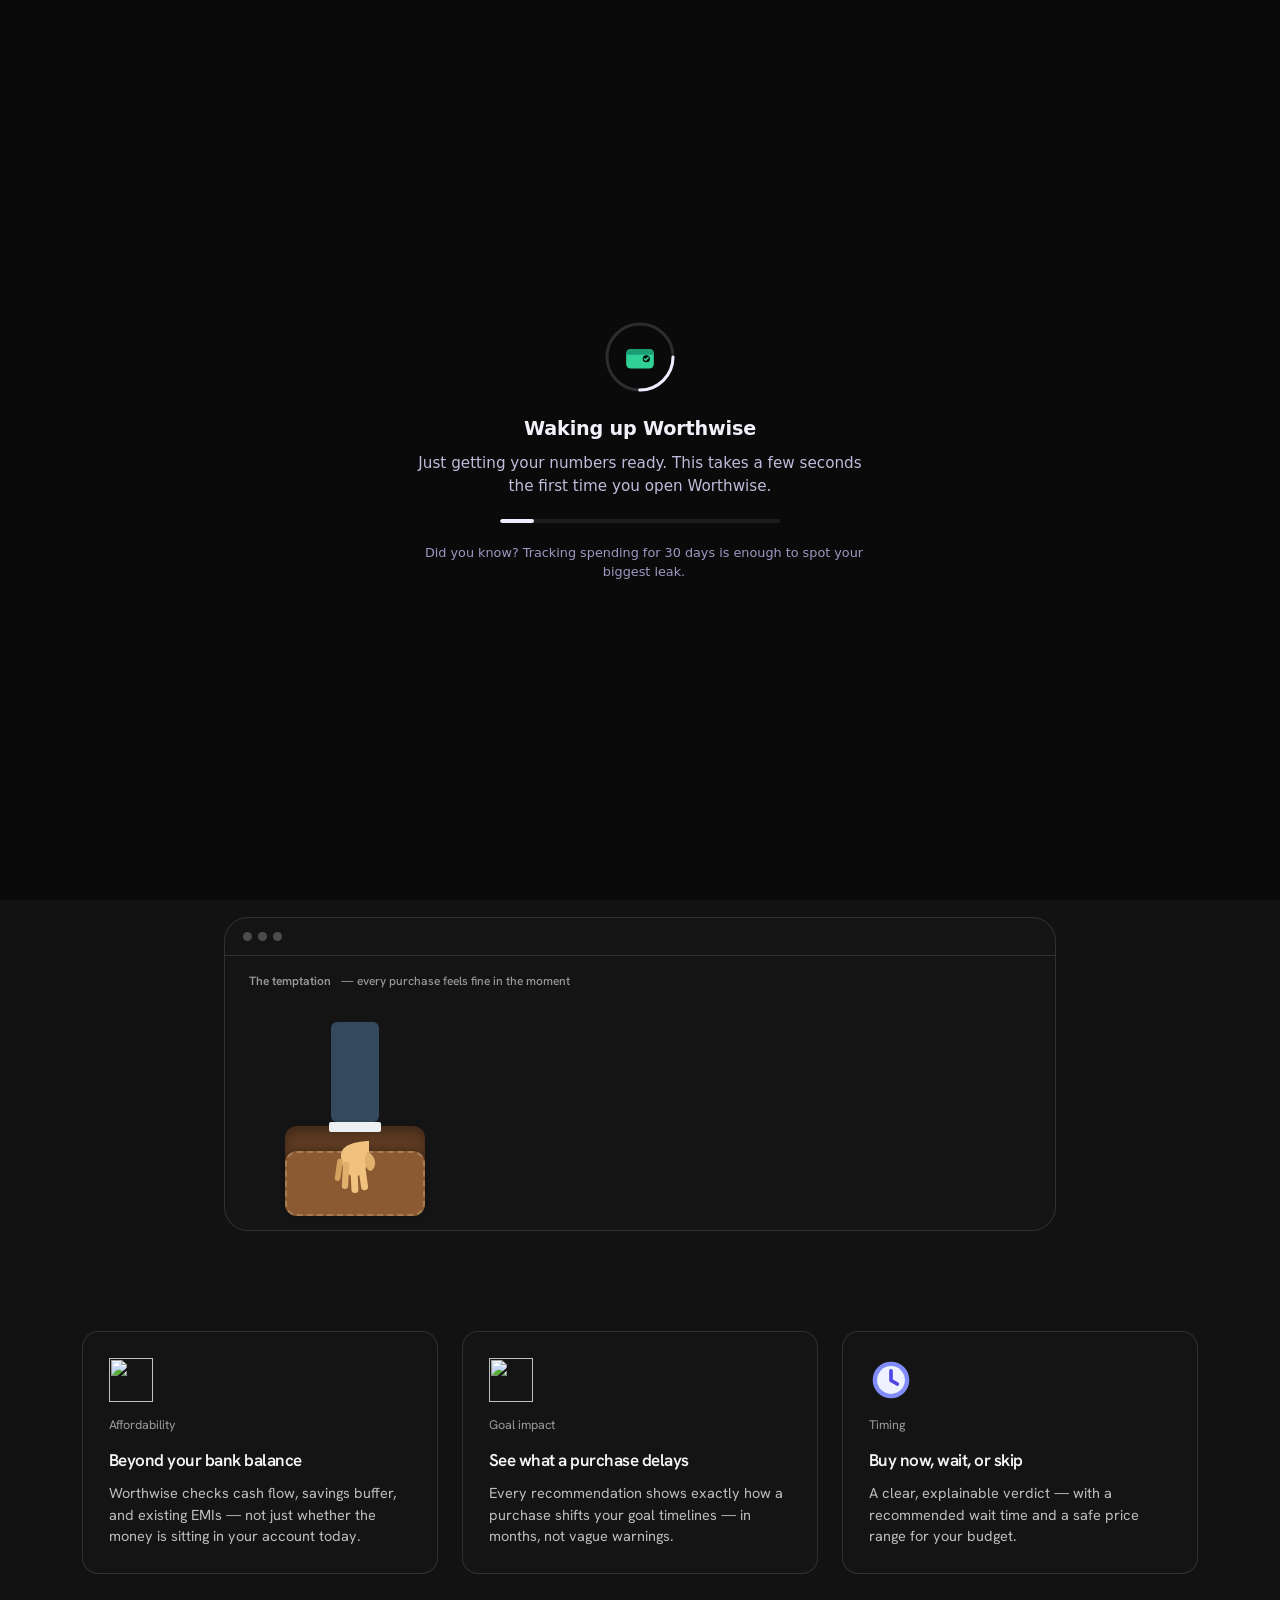
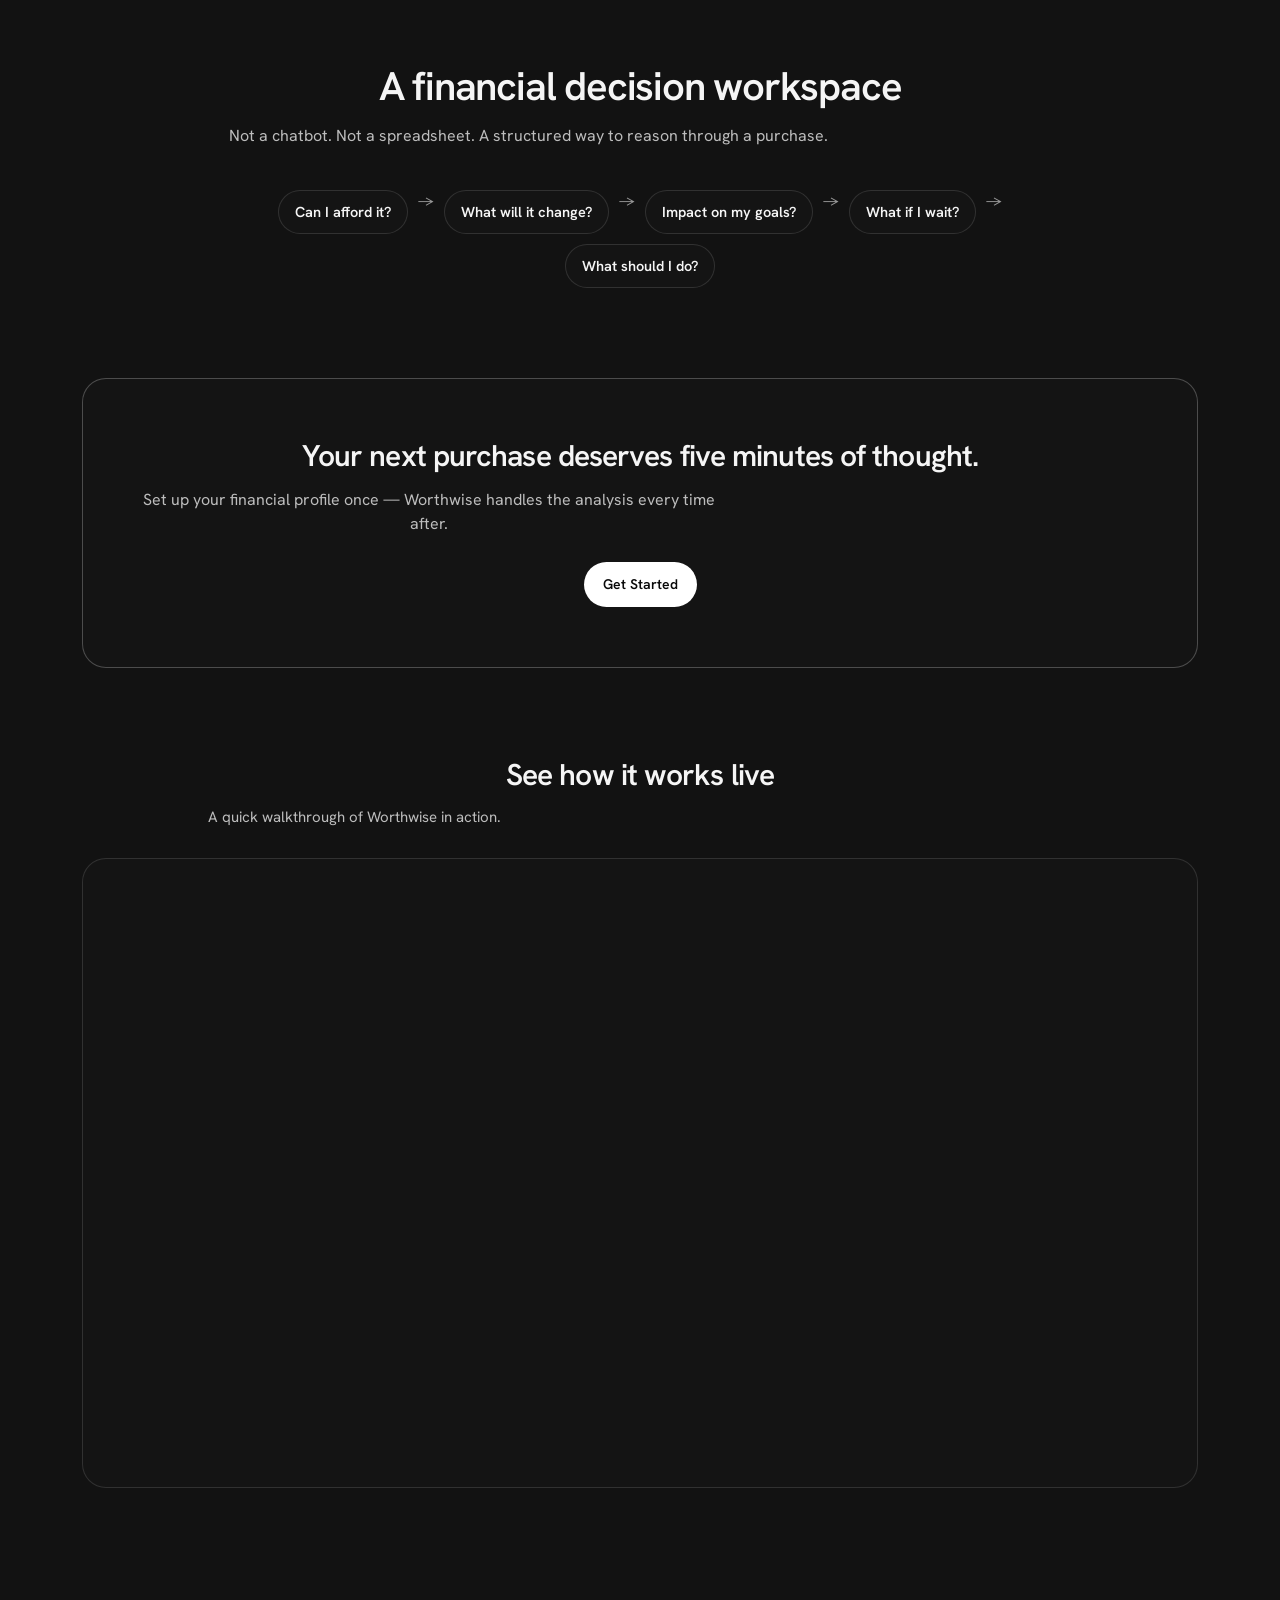
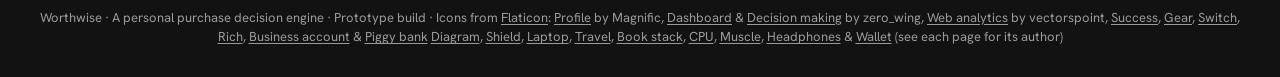
==== commit c6bdca71: "added flashcards animations" ====
--- a/frontend/index.html
+++ b/frontend/index.html
@@ -19,6 +19,7 @@
 <link rel="preconnect" href="https://fonts.gstatic.com" crossorigin>
 <link href="https://fonts.googleapis.com/css2?family=Playfair+Display:ital,wght@0,400;1,400&display=swap" rel="stylesheet">
 <link rel="stylesheet" href="styles.css?v=mono4">
+<link rel="stylesheet" href="chatbot.css?v=1">
 </head>
 <body>
 
@@ -179,6 +180,10 @@
     <div class="tt-row tt-head" role="row"><span>Purchase</span><span>Price</span><span>Monthly surplus</span><span><i class="tt-ring"></i>Goal impact</span><span>Recommendation</span><span></span></div>
     <div class="tt-view"><div class="tt-track"><div class="tt-row" role="row"><span class="tt-name"><i class="tt-thumb"></i><span><b>Sony WH-1000XM5</b><small>Headphones</small></span></span><span class="tt-price">₹24,990</span><span class="tt-surplus"><em>↘</em> −₹1,250 / month</span><span class="tt-goal"><i class="tt-ring"></i>Delays laptop goal</span><span class="tt-rec"><span class="tt-pill wait">Wait 2 months</span></span><span class="tt-chev">›</span></div><div class="tt-row" role="row"><span class="tt-name"><i class="tt-thumb"></i><span><b>MacBook Air M2</b><small>Laptop</small></span></span><span class="tt-price">₹82,990</span><span class="tt-surplus"><em>↘</em> −₹4,100 / month</span><span class="tt-goal"><i class="tt-ring"></i>Significant impact</span><span class="tt-rec"><span class="tt-pill skip">Not recommended</span></span><span class="tt-chev">›</span></div><div class="tt-row" role="row"><span class="tt-name"><i class="tt-thumb"></i><span><b>Nike Running Shoes</b><small>Sportswear</small></span></span><span class="tt-price">₹5,499</span><span class="tt-surplus"><em>↘</em> −₹275 / month</span><span class="tt-goal"><i class="tt-ring"></i>Minor impact</span><span class="tt-rec"><span class="tt-pill buy">Fits your budget</span></span><span class="tt-chev">›</span></div><div class="tt-row" role="row"><span class="tt-name"><i class="tt-thumb"></i><span><b>Smartwatch</b><small>Wearables</small></span></span><span class="tt-price">₹18,999</span><span class="tt-surplus"><em>↘</em> −₹950 / month</span><span class="tt-goal"><i class="tt-ring"></i>Minor impact</span><span class="tt-rec"><span class="tt-pill buy">Fits your budget</span></span><span class="tt-chev">›</span></div><div class="tt-row" role="row"><span class="tt-name"><i class="tt-thumb"></i><span><b>Standing desk</b><small>Home office</small></span></span><span class="tt-price">₹22,000</span><span class="tt-surplus"><em>↘</em> −₹1,100 / month</span><span class="tt-goal"><i class="tt-ring"></i>Delays trip goal</span><span class="tt-rec"><span class="tt-pill wait">Wait 1 month</span></span><span class="tt-chev">›</span></div><div class="tt-row" role="row"><span class="tt-name"><i class="tt-thumb"></i><span><b>Gaming console</b><small>Electronics</small></span></span><span class="tt-price">₹49,990</span><span class="tt-surplus"><em>↘</em> −₹2,500 / month</span><span class="tt-goal"><i class="tt-ring"></i>Significant impact</span><span class="tt-rec"><span class="tt-pill skip">Not recommended</span></span><span class="tt-chev">›</span></div><div class="tt-dup" aria-hidden="true"><div class="tt-row" role="row"><span class="tt-name"><i class="tt-thumb"></i><span><b>Sony WH-1000XM5</b><small>Headphones</small></span></span><span class="tt-price">₹24,990</span><span class="tt-surplus"><em>↘</em> −₹1,250 / month</span><span class="tt-goal"><i class="tt-ring"></i>Delays laptop goal</span><span class="tt-rec"><span class="tt-pill wait">Wait 2 months</span></span><span class="tt-chev">›</span></div><div class="tt-row" role="row"><span class="tt-name"><i class="tt-thumb"></i><span><b>MacBook Air M2</b><small>Laptop</small></span></span><span class="tt-price">₹82,990</span><span class="tt-surplus"><em>↘</em> −₹4,100 / month</span><span class="tt-goal"><i class="tt-ring"></i>Significant impact</span><span class="tt-rec"><span class="tt-pill skip">Not recommended</span></span><span class="tt-chev">›</span></div><div class="tt-row" role="row"><span class="tt-name"><i class="tt-thumb"></i><span><b>Nike Running Shoes</b><small>Sportswear</small></span></span><span class="tt-price">₹5,499</span><span class="tt-surplus"><em>↘</em> −₹275 / month</span><span class="tt-goal"><i class="tt-ring"></i>Minor impact</span><span class="tt-rec"><span class="tt-pill buy">Fits your budget</span></span><span class="tt-chev">›</span></div><div class="tt-row" role="row"><span class="tt-name"><i class="tt-thumb"></i><span><b>Smartwatch</b><small>Wearables</small></span></span><span class="tt-price">₹18,999</span><span class="tt-surplus"><em>↘</em> −₹950 / month</span><span class="tt-goal"><i class="tt-ring"></i>Minor impact</span><span class="tt-rec"><span class="tt-pill buy">Fits your budget</span></span><span class="tt-chev">›</span></div><div class="tt-row" role="row"><span class="tt-name"><i class="tt-thumb"></i><span><b>Standing desk</b><small>Home office</small></span></span><span class="tt-price">₹22,000</span><span class="tt-surplus"><em>↘</em> −₹1,100 / month</span><span class="tt-goal"><i class="tt-ring"></i>Delays trip goal</span><span class="tt-rec"><span class="tt-pill wait">Wait 1 month</span></span><span class="tt-chev">›</span></div><div class="tt-row" role="row"><span class="tt-name"><i class="tt-thumb"></i><span><b>Gaming console</b><small>Electronics</small></span></span><span class="tt-price">₹49,990</span><span class="tt-surplus"><em>↘</em> −₹2,500 / month</span><span class="tt-goal"><i class="tt-ring"></i>Significant impact</span><span class="tt-rec"><span class="tt-pill skip">Not recommended</span></span><span class="tt-chev">›</span></div></div></div></div>
   </div></div>
+</section>
+
+<section class="mflow" id="mflow" aria-label="Product showcase">
+  <iframe class="mflow-frame" src="https://chetandatascience-animation.static.hf.space" title="Worthwise product showcase" loading="lazy" scrolling="no" referrerpolicy="no-referrer"></iframe>
 </section>
 
 <div class="hero-visual fade-up">
@@ -732,5 +737,6 @@
 })();
 </script>
 <script src="app.js?v=mono1"></script>
+<script src="chatbot.js?v=1"></script>
 </body>
 </html>
--- a/frontend/styles.css
+++ b/frontend/styles.css
@@ -1614,9 +1614,10 @@
 @keyframes ttScroll{ from{ transform:translateY(0); } to{ transform:translateY(-50%); } }
 @media (max-width:640px){
   .tilt-section{ margin-top:8px; }
-  .tilt-stage{ height:340px; perspective:1500px; }
-  .tilt-table{ width:max(340px,106vw); transform:translateX(-50%) rotateX(42deg) scale(1); }
-  .tt-row{ grid-template-columns:1.8fr .8fr 1.5fr; gap:4px; padding:13px 4% 13px 9%; font-size:12.5px; }
+  .tilt-stage{ height:min(560px,calc(100svh - 300px)); min-height:420px; perspective:950px; }
+  .tilt-table{ width:max(320px,92vw); transform:translateX(-50%) rotateX(50deg) scale(1); }
+  .tt-view{ height:780px; }
+  .tt-row{ grid-template-columns:1.8fr .8fr 1.5fr; gap:4px; padding:13px 8% 13px 7%; font-size:12.5px; }
   .tt-name b{ white-space:nowrap; } .tt-thumb{ display:none; }
   .tt-thumb{ width:38px; height:26px; border-radius:8px; } .tt-thumb::after{ inset:7px 9px; border-radius:4px; } .tt-name{ gap:8px; } .tt-pill{ font-size:10.5px; padding:4px 8px; }
   .tt-row > :nth-child(3), .tt-row > :nth-child(4), .tt-row > :nth-child(6){ display:none; }
@@ -1637,4 +1638,15 @@
 .tw-caret{ display:inline-block; position:relative; width:0; height:1em; vertical-align:-0.14em; }
 .tw-caret::after{ content:''; position:absolute; left:1px; top:0; width:2px; height:100%; background:var(--ink); border-radius:1px; animation:twBlink2 1s steps(1) infinite; }
 .tw-caret.tw-done::after{ opacity:0; animation:none; transition:opacity .6s ease; }
-@keyframes twBlink2{ 0%,50%{ opacity:1; } 50.01%,100%{ opacity:0; } }+@keyframes twBlink2{ 0%,50%{ opacity:1; } 50.01%,100%{ opacity:0; } }
+
+/* hide the scrolling decisions table on phones; laptop/desktop keep it */
+@media (max-width:640px){ .tilt-section{ display:none; } }
+
+/* Mobile-only: animated product showcase (separate service embedded via iframe).
+   Desktop keeps the scrolling table (.tilt-section), so this stays hidden above 640px. */
+.mflow{ display:none; }
+@media (max-width:640px){
+  .mflow{ display:block; margin:6px -4px 0; padding:0; overflow:hidden; }
+  .mflow-frame{ display:block; width:100%; height:470px; border:0; background:#050809; border-radius:var(--radius-lg); }
+}
--- a/frontend/chatbot.css
+++ b/frontend/chatbot.css
@@ -0,0 +1,228 @@
+/* ==========================================================================
+   Worthwise Assistant — chatbot styles
+   Fully namespaced with the `wwc-` prefix so nothing in styles.css is touched.
+   Uses the app's own theme tokens (--surface, --ink, --border ...) with
+   fallbacks, so it follows the dark / light theme automatically.
+   ========================================================================== */
+
+/* ---------- robot launcher ---------- */
+.wwc-fab{
+  position:fixed; right:16px; bottom:14px; z-index:75;
+  width:72px; height:94px; padding:0; border:none; background:none; cursor:pointer;
+  display:block; -webkit-tap-highlight-color:transparent;
+  filter:drop-shadow(0 6px 10px rgba(0,0,0,.35));
+  transition:transform .2s ease;
+}
+.wwc-fab:hover{ transform:scale(1.06); }
+.wwc-fab:focus-visible{ outline:2px solid var(--ink, #EEF1F0); outline-offset:3px; border-radius:18px; }
+.wwc-robot{ width:100%; height:100%; overflow:visible; display:block; }
+.wwc-robot *{ transform-box:fill-box; }
+
+/* idle: gentle float + shadow */
+.wwc-float{ animation:wwc-float 3.2s ease-in-out infinite; }
+.wwc-shadow{ transform-origin:center; animation:wwc-shadow 3.2s ease-in-out infinite; }
+@keyframes wwc-float{ 0%,100%{ transform:translateY(0); } 50%{ transform:translateY(-5px); } }
+@keyframes wwc-shadow{ 0%,100%{ transform:scaleX(1); opacity:.9; } 50%{ transform:scaleX(.8); opacity:.6; } }
+
+/* eyes blink, antenna glows, belly cursor blinks */
+.wwc-eyes{ transform-origin:center; animation:wwc-blink 4.6s infinite; }
+@keyframes wwc-blink{ 0%,92%,100%{ transform:scaleY(1); } 95%{ transform:scaleY(.1); } }
+.wwc-ball{ animation:wwc-glow 1.8s ease-in-out infinite; }
+@keyframes wwc-glow{ 0%,100%{ opacity:.65; } 50%{ opacity:1; } }
+.wwc-cursor{ animation:wwc-cursor 1.1s steps(1) infinite; }
+@keyframes wwc-cursor{ 0%,50%{ opacity:1; } 51%,100%{ opacity:0; } }
+
+/* happy ^ ^ eyes (only while waving / hovering) */
+.wwc-happy{ display:none; }
+
+/* ---- waving: right arm goes up and waves ---- */
+.wwc-arm-l, .wwc-arm-r{ transform-origin:50% 14%; }
+.wwc-fab.wwc-waving .wwc-arm-r,
+.wwc-fab:not(.wwc-thinking):hover .wwc-arm-r{
+  animation:wwc-raise .35s ease-out forwards, wwc-wiggle .5s ease-in-out .35s infinite alternate;
+}
+@keyframes wwc-raise{ from{ transform:rotate(0deg); } to{ transform:rotate(-142deg); } }
+@keyframes wwc-wiggle{ from{ transform:rotate(-142deg); } to{ transform:rotate(-170deg); } }
+.wwc-fab.wwc-waving .wwc-eyes,
+.wwc-fab:not(.wwc-thinking):hover .wwc-eyes{ display:none; }
+.wwc-fab.wwc-waving .wwc-happy,
+.wwc-fab:not(.wwc-thinking):hover .wwc-happy{ display:inline; }
+
+/* ---- answering: dots on the screen, both arms "type" ---- */
+.wwc-dots{ display:none; }
+.wwc-dots circle{ animation:wwc-dotfade 1s infinite; }
+.wwc-dots circle:nth-child(2){ animation-delay:.18s; }
+.wwc-dots circle:nth-child(3){ animation-delay:.36s; }
+@keyframes wwc-dotfade{ 0%,100%{ opacity:.25; } 40%{ opacity:1; } }
+.wwc-fab.wwc-thinking .wwc-face{ display:none; }
+.wwc-fab.wwc-thinking .wwc-dots{ display:inline; }
+.wwc-fab.wwc-thinking .wwc-cursor{ animation-duration:.4s; }
+.wwc-fab.wwc-thinking .wwc-ball{ animation-duration:.6s; }
+.wwc-fab.wwc-thinking .wwc-arm-l{ animation:wwc-tap .32s ease-in-out infinite alternate; }
+.wwc-fab.wwc-thinking .wwc-arm-r{ animation:wwc-tap .32s ease-in-out .16s infinite alternate; }
+@keyframes wwc-tap{ from{ transform:translateY(-2px) rotate(-6deg); } to{ transform:translateY(2px) rotate(6deg); } }
+
+/* ---------- small popup bubble next to the robot ---------- */
+.wwc-pop{
+  position:fixed; right:20px; bottom:116px; z-index:75; max-width:220px;
+  padding:9px 14px; border-radius:16px 16px 4px 16px;
+  background:var(--surface, #14171C); color:var(--ink, #EEF1F0);
+  border:1px solid var(--border-strong, #343A43); box-shadow:0 10px 28px rgba(0,0,0,.4);
+  font:600 13px/1.45 system-ui,-apple-system,'Segoe UI',sans-serif;
+  opacity:0; transform:translateY(8px) scale(.95); transform-origin:bottom right; pointer-events:none;
+  transition:opacity .25s ease, transform .25s cubic-bezier(.34,1.56,.64,1);
+}
+.wwc-pop.wwc-pop-show{ opacity:1; transform:none; pointer-events:auto; cursor:pointer; }
+.wwc-pop::after{
+  content:''; position:absolute; right:30px; bottom:-6px; width:10px; height:10px; rotate:45deg;
+  background:var(--surface, #14171C);
+  border-right:1px solid var(--border-strong, #343A43); border-bottom:1px solid var(--border-strong, #343A43);
+}
+.wwc-pop-typing{ display:flex; gap:4px; align-items:center; padding:3px 2px; }
+.wwc-pop-typing .wwc-dot{ display:block; }
+.wwc-hand{ display:inline-block; transform-origin:70% 75%; animation:wwc-handwave 1s ease-in-out infinite; }
+@keyframes wwc-handwave{ 0%,100%{ transform:rotate(0); } 25%{ transform:rotate(18deg); } 75%{ transform:rotate(-14deg); } }
+
+/* ---------- panel ---------- */
+.wwc-panel{
+  position:fixed; right:20px; bottom:118px; z-index:76;
+  width:330px; height:450px; max-width:calc(100vw - 40px); max-height:calc(100vh - 142px);
+  display:flex; flex-direction:column; overflow:hidden;
+  background:var(--surface, #14171C); color:var(--ink, #EEF1F0);
+  border:1px solid var(--border-strong, #343A43); border-radius:16px;
+  box-shadow:0 20px 50px rgba(0,0,0,.45);
+  font-family:system-ui,-apple-system,'Segoe UI',Roboto,sans-serif;
+  visibility:hidden; opacity:0; transform:translateY(10px) scale(.98); pointer-events:none;
+  transition:opacity .18s ease, transform .18s ease, visibility 0s linear .18s;
+}
+.wwc-panel.wwc-show{
+  visibility:visible; opacity:1; transform:none; pointer-events:auto;
+  transition:opacity .18s ease, transform .18s ease, visibility 0s;
+}
+
+/* ---------- header ---------- */
+.wwc-head{
+  display:flex; align-items:center; justify-content:space-between; gap:10px;
+  padding:10px 12px; border-bottom:1px solid var(--border, #23272E);
+}
+.wwc-title{ display:flex; align-items:center; gap:10px; min-width:0; }
+.wwc-title b{ display:block; font-size:13.5px; font-weight:700; line-height:1.2; }
+.wwc-title small{ display:block; font-size:11.5px; color:var(--ink-muted, #9BA3AB); line-height:1.3; }
+.wwc-avatar{
+  flex:0 0 auto; width:30px; height:30px; border-radius:50%;
+  background:var(--surface-sunk, #1A1E24); border:1px solid var(--border, #23272E);
+  display:flex; align-items:center; justify-content:center;
+}
+.wwc-avatar svg{ width:17px; height:17px; }
+.wwc-head-btns{ display:flex; gap:2px; }
+.wwc-icon-btn{
+  width:28px; height:28px; border-radius:8px; border:none; background:none; cursor:pointer;
+  color:var(--ink-muted, #9BA3AB); font-size:14px; line-height:1;
+  display:flex; align-items:center; justify-content:center;
+}
+.wwc-icon-btn:hover{ color:var(--ink, #EEF1F0); background:var(--surface-sunk, #1A1E24); }
+.wwc-icon-btn:focus-visible{ outline:2px solid var(--ink, #EEF1F0); outline-offset:1px; }
+
+/* ---------- message log ---------- */
+.wwc-log{
+  flex:1; min-height:0; overflow-y:auto; padding:12px 12px 4px;
+  display:flex; flex-direction:column; gap:10px; scroll-behavior:smooth;
+  overscroll-behavior:contain;
+}
+.wwc-row{ display:flex; gap:8px; align-items:flex-end; max-width:100%; }
+.wwc-row.wwc-user{ justify-content:flex-end; }
+.wwc-bubble{
+  max-width:86%; padding:9px 12px; border-radius:14px;
+  font-size:13.5px; line-height:1.5; word-wrap:break-word; overflow-wrap:anywhere;
+}
+.wwc-bot .wwc-bubble{
+  background:var(--surface-sunk, #1A1E24); border:1px solid var(--border, #23272E);
+  border-bottom-left-radius:4px;
+}
+.wwc-user .wwc-bubble{
+  background:var(--ink, #EEF1F0); color:var(--bg, #0A0C0F);
+  border-bottom-right-radius:4px;
+}
+.wwc-bubble p{ margin:0; }
+.wwc-bubble p + p, .wwc-bubble p + ul, .wwc-bubble ul + p{ margin-top:6px; }
+.wwc-bubble ul{ margin:6px 0 0; padding-left:18px; }
+.wwc-bubble li{ margin:2px 0; }
+.wwc-bubble strong{ font-weight:700; }
+
+.wwc-actions{ display:flex; flex-wrap:wrap; gap:6px; margin-top:8px; }
+.wwc-action{
+  font:600 12px system-ui,sans-serif; padding:6px 10px; border-radius:999px; cursor:pointer;
+  background:var(--ink, #EEF1F0); color:var(--bg, #0A0C0F); border:1px solid transparent;
+}
+.wwc-action:hover{ opacity:.88; }
+.wwc-action:focus-visible{ outline:2px solid var(--ink, #EEF1F0); outline-offset:2px; }
+
+/* typing indicator */
+.wwc-typing .wwc-bubble{ display:flex; gap:4px; align-items:center; padding:12px 14px; }
+.wwc-dot{
+  width:6px; height:6px; border-radius:50%; background:var(--ink-muted, #9BA3AB);
+  animation:wwc-bounce 1.1s infinite ease-in-out;
+}
+.wwc-dot:nth-child(2){ animation-delay:.15s; }
+.wwc-dot:nth-child(3){ animation-delay:.3s; }
+@keyframes wwc-bounce{ 0%,80%,100%{ transform:translateY(0); opacity:.5; } 40%{ transform:translateY(-4px); opacity:1; } }
+
+/* ---------- suggestion chips (single horizontally-scrolling row) ---------- */
+.wwc-chips{
+  display:flex; gap:6px; padding:8px 12px 6px; overflow-x:auto; white-space:nowrap;
+  scrollbar-width:none; -webkit-overflow-scrolling:touch;
+}
+.wwc-chips::-webkit-scrollbar{ display:none; }
+.wwc-chip{
+  flex:0 0 auto; font:500 12px system-ui,sans-serif; padding:6px 10px; border-radius:999px; cursor:pointer;
+  background:transparent; color:var(--ink-muted, #9BA3AB); border:1px solid var(--border-strong, #343A43);
+}
+.wwc-chip:hover{ color:var(--ink, #EEF1F0); background:var(--surface-sunk, #1A1E24); }
+.wwc-chip:focus-visible{ outline:2px solid var(--ink, #EEF1F0); outline-offset:1px; }
+
+/* ---------- input ---------- */
+.wwc-form{
+  display:flex; gap:8px; padding:8px 12px 12px; border-top:1px solid var(--border, #23272E);
+}
+.wwc-input{
+  flex:1; min-width:0; height:38px; padding:0 12px; border-radius:10px;
+  background:var(--bg, #0A0C0F); color:var(--ink, #EEF1F0);
+  border:1px solid var(--border-strong, #343A43); font:400 16px system-ui,sans-serif; /* 16px stops iOS zoom */
+}
+.wwc-input::placeholder{ color:var(--ink-faint, #656E78); }
+.wwc-input:focus{ outline:none; border-color:var(--ink-muted, #9BA3AB); }
+.wwc-send{
+  flex:0 0 auto; width:38px; height:38px; border-radius:10px; border:none; cursor:pointer;
+  background:var(--ink, #EEF1F0); color:var(--bg, #0A0C0F);
+  display:flex; align-items:center; justify-content:center;
+}
+.wwc-send:hover{ opacity:.88; }
+.wwc-send:disabled{ opacity:.4; cursor:not-allowed; }
+.wwc-send svg{ width:17px; height:17px; }
+.wwc-note{
+  padding:0 12px 8px; margin-top:-4px; font-size:10.5px; color:var(--ink-faint, #656E78); text-align:center;
+}
+
+/* ---------- mobile: full-screen sheet, button above the app's bottom nav ---------- */
+@media (max-width: 900px){
+  .wwc-fab{ right:8px; bottom:calc(72px + env(safe-area-inset-bottom, 0px)); }
+  .wwc-pop{ right:12px; bottom:calc(172px + env(safe-area-inset-bottom, 0px)); }
+  .wwc-panel{
+    left:10px; right:10px; top:auto; bottom:calc(76px + env(safe-area-inset-bottom, 0px));
+    width:auto; height:min(480px, calc(100dvh - 170px)); max-width:none; max-height:none;
+    border-radius:16px;
+  }
+  .wwc-fab.wwc-open{ display:none; }   /* the header has its own close button here */
+  .wwc-bubble{ font-size:14.5px; }
+}
+
+@media (prefers-reduced-motion: reduce){
+  .wwc-panel, .wwc-panel.wwc-show, .wwc-fab{ transition:none; }
+  .wwc-log{ scroll-behavior:auto; }
+  .wwc-dot{ animation:none; opacity:.8; }
+  .wwc-float, .wwc-shadow, .wwc-eyes, .wwc-ball, .wwc-cursor, .wwc-hand, .wwc-dots circle,
+  .wwc-fab.wwc-thinking .wwc-arm-l, .wwc-fab.wwc-thinking .wwc-arm-r,
+  .wwc-fab.wwc-waving .wwc-arm-r, .wwc-fab:hover .wwc-arm-r{ animation:none; }
+  .wwc-fab.wwc-waving .wwc-arm-r{ transform:rotate(-142deg); }
+  .wwc-pop{ transition:none; }
+}
